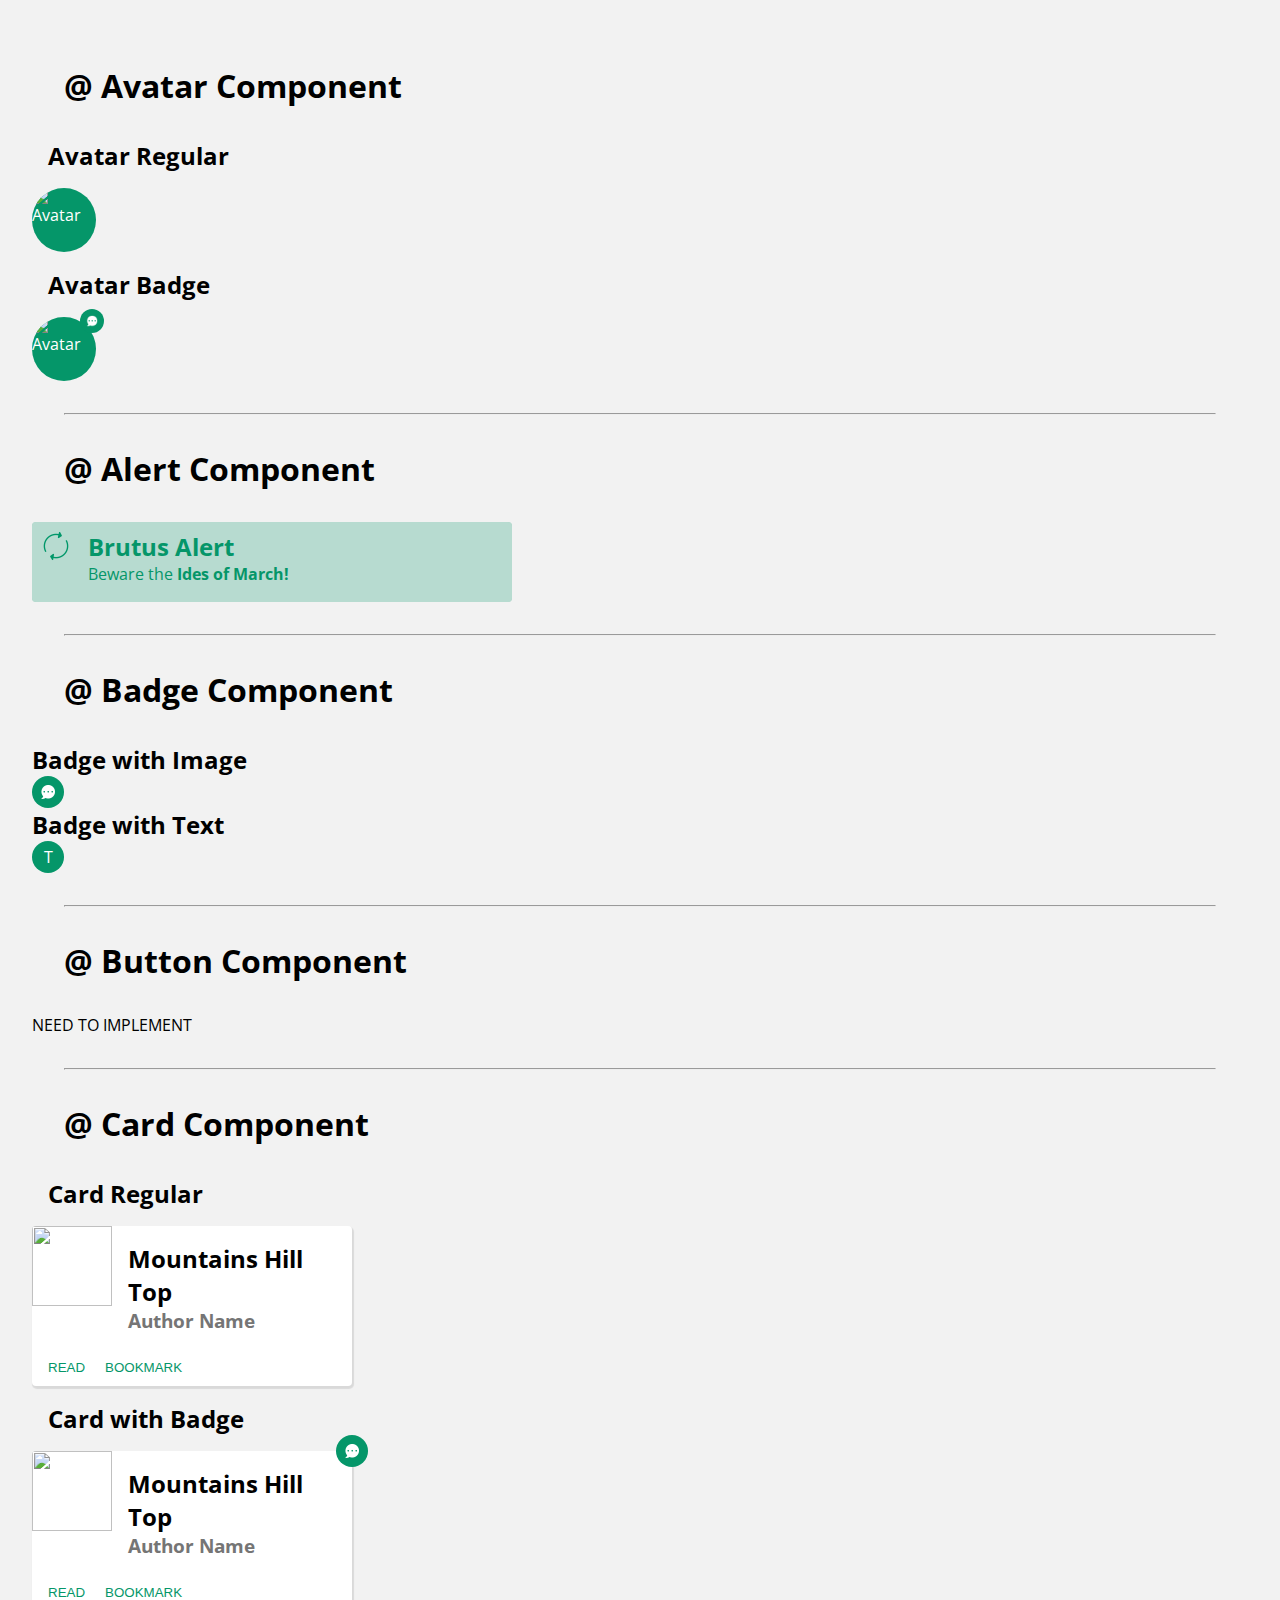
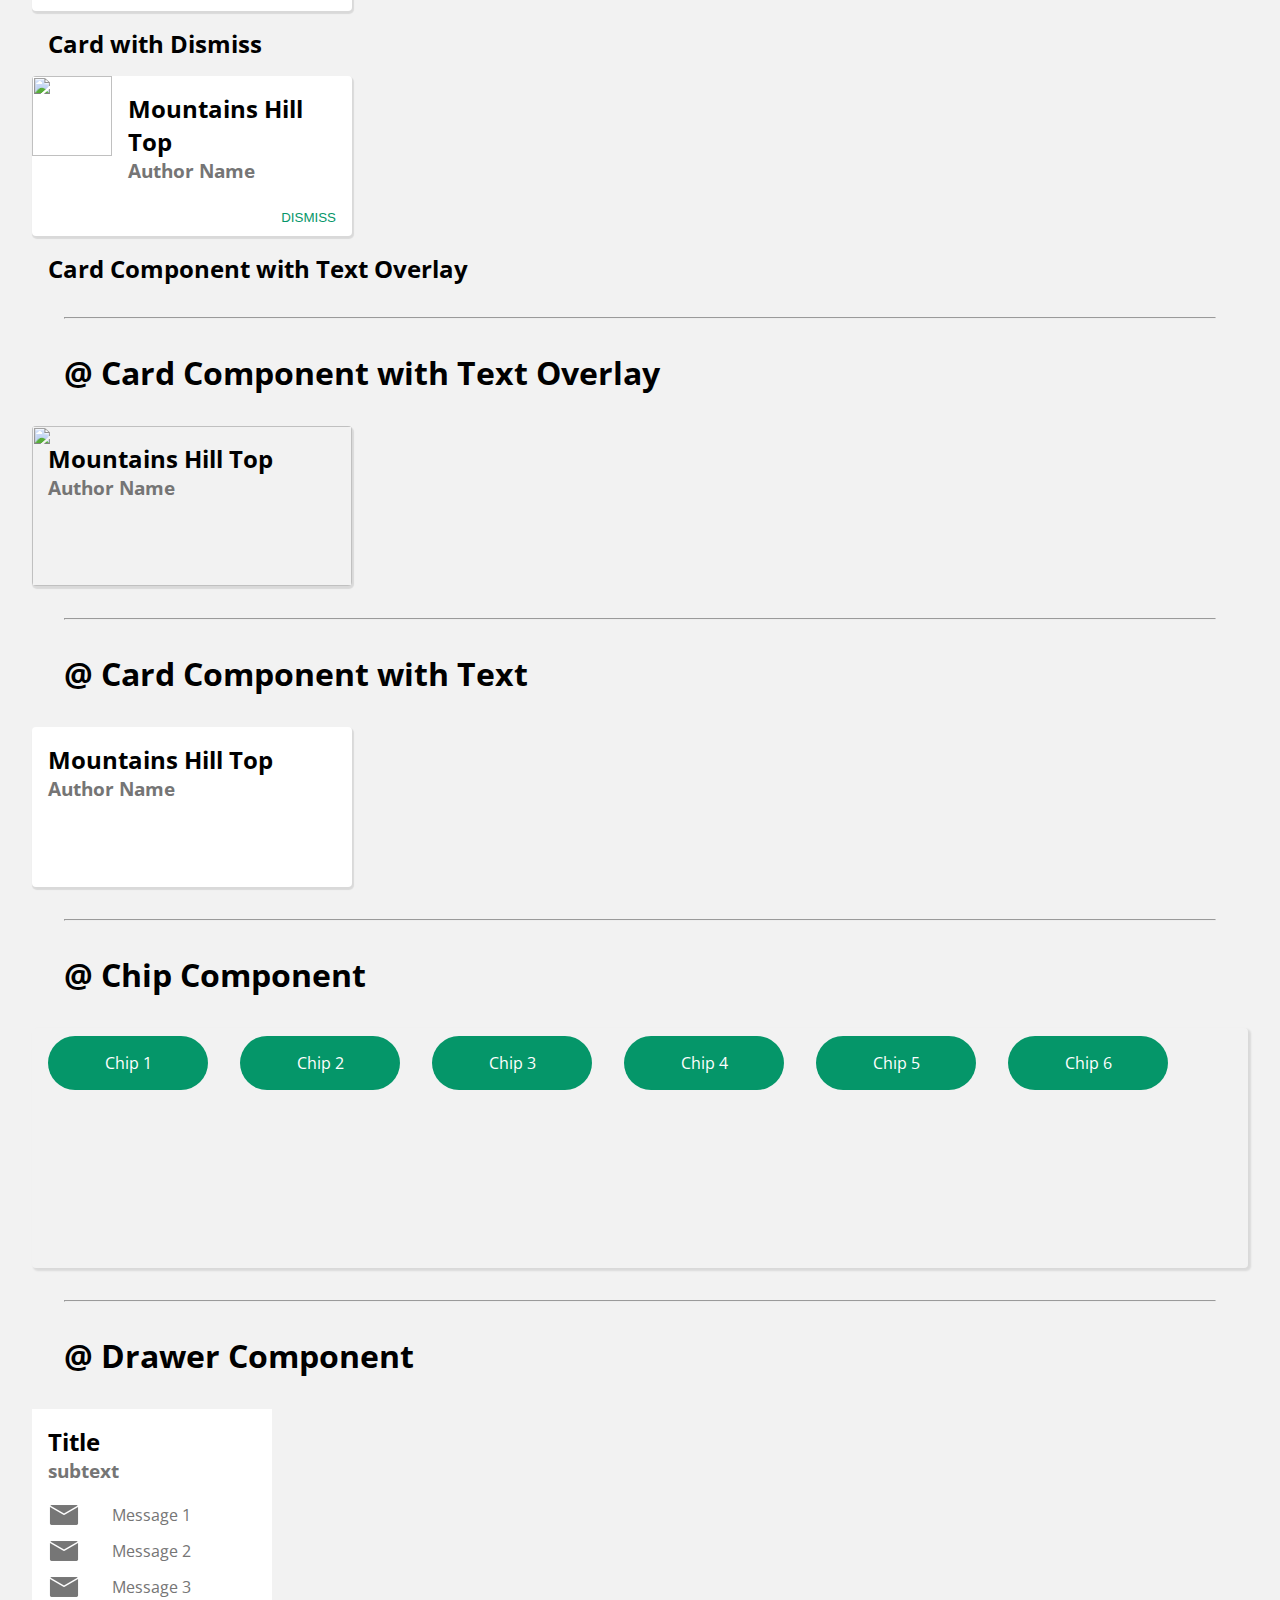
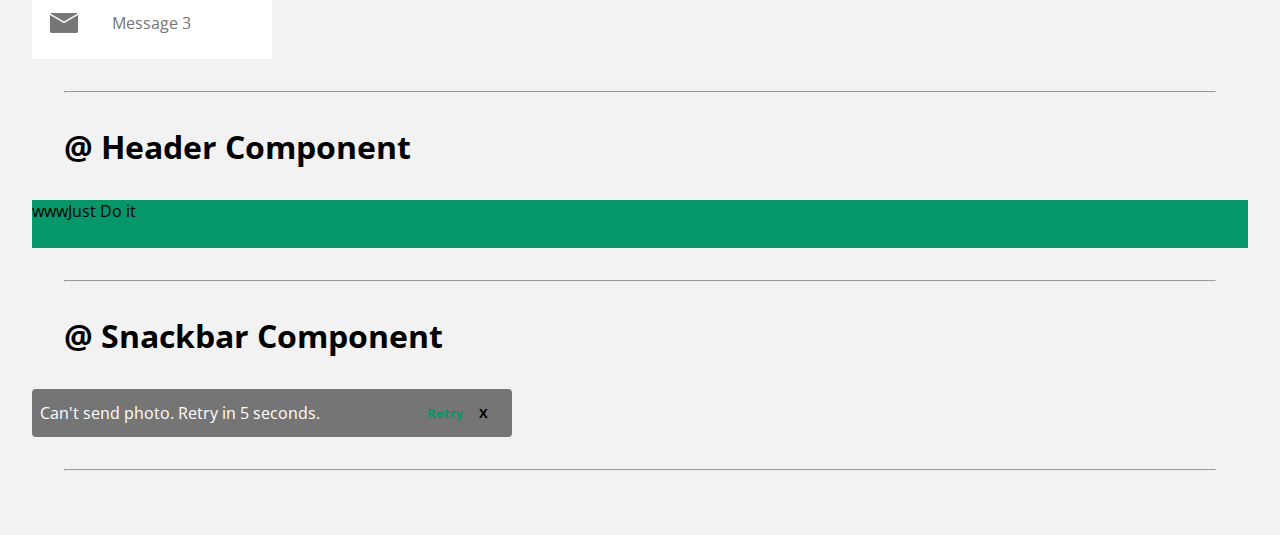
==== index.html @ 1a174f57 "Add Component library:     1) Avatar     2) Alert     3) Badge     4) Card     5) Chip     6) Drawer" ====
<!DOCTYPE html>
<html lang="en">
<head>
    <meta charset="UTF-8">
    <meta http-equiv="X-UA-Compatible" content="IE=edge">
    <meta name="viewport" content="width=device-width, initial-scale=1.0">
    <title>Document</title>
    <link rel="stylesheet" href="styles.css">
</head>
<body>
    <!-- Avatar Component Starts -->
    <h1 class="comp-lib-h1">@ Avatar Component</h1>

    <!-- Avatar Component Description -->

    <h2 class="comp-lib-h2">Avatar Regular</h2>
    <div class="avatar">
        <img class="avatar__content" src="https://i.pravatar.cc/300" alt="Avatar">
        </img>
    </div>

    <h2 class="comp-lib-h2">Avatar Badge</h2>
    <!-- Avatar Component with Badge -->
    <div class="avatar">
        <div class="badge">
            <img class="badge__content" src="/flaticons/chat-white.png" alt="Image">
            </img>
        </div>

        <img class="avatar__content" src="https://i.pravatar.cc/300" alt="Avatar">
        </img>
    </div>

    <!-- Avatar Component Ends -->
    <hr class="comp-lib-hr">




    <!-- Alert Component Starts -->
    <h1 class="comp-lib-h1">@ Alert Component</h1>

    <!-- Alert Component Description -->
    <div class="alert">

        <div class="alert__bg-primary alert--position-start"></div>
        <div class="alert__bg-dark alert--position-start"></div>

        <div class="alert__content alert--position-start">
            <img class="alert__icon" src="/flaticons/sync-green.png" alt="Image">
            </img>

            <div class="alert__text">
                <h2 class="alert__title">Brutus Alert</h2>
                <p class="alert__description">Beware the <strong>Ides of March!</strong></p>
            </div>
        </div>
    </div>

    <!-- Alert Component Ends -->
    <hr class="comp-lib-hr">




    <!-- Badge Component Starts -->
    <h1 class="comp-lib-h1">@ Badge Component</h1>

    <!-- Badge Component Description -->
    <h2>Badge with Image</h2>
    <div class="badge">
        <img class="badge__content" src="/flaticons/chat-white.png" alt="Image">
        </img>
    </div>

    <h2>Badge with Text</h2>
    <div class="badge">
        <div>T</div>
    </div>

    <!-- Badge Component Ends -->
    <hr class="comp-lib-hr">




    <!-- Button Component Starts -->
    <h1 class="comp-lib-h1">@ Button Component</h1>

    <!-- Button Component Description -->
    NEED TO IMPLEMENT

    <!-- Button Component Ends -->
    <hr class="comp-lib-hr">
    
    
    
    
    
    <!-- Card Component Starts -->
    <h1 class="comp-lib-h1">@ Card Component</h1>

    <!-- Card Component Description -->

    <h2 class="comp-lib-h2">Card Regular</h2>
    <!-- Card Component Regular -->
    <div class="card">
        <div class="card__content">
            <img class="card__img" 
            src="https://media.istockphoto.com/photos/aerial-view-of-misty-mountains-at-sunrise-picture-id1195458582?k=20&m=1195458582&s=612x612&w=0&h=gzpAJTwppTIEAhNbUaHnjuRQoYon0F4C87UQ3xXv1oU="/>

            <div class="card__info">
                <h2 class="card__primary-text">Mountains Hill Top</h2>
                <h3 class="card__secondary-text">Author Name</h3>
            </div>
        </div>


        <div class="card__actions">
            <div class="card__buttons">
                <button class="card__button">READ</button>
                <button class="card__button">BOOKMARK</button>
            </div>


            <!-- Inset Icons base on need -->
            <!-- <div class="card__icons">
                <button class="card__button">READ</button>
                <button class="card__button">BOOKMARK</button>
            </div> -->
        </div>
    </div>
    <!-- Card Component Regular Ends -->


    <h2 class="comp-lib-h2">Card with Badge</h2>
    <!-- Card Component with Badge Start -->
    <div class="card">

        <div class="badge">
            <img class="badge__content" src="/flaticons/chat-white.png" alt="Image">
            </img>
        </div>

        <div class="card__content">
            <img class="card__img" 
            src="https://media.istockphoto.com/photos/aerial-view-of-misty-mountains-at-sunrise-picture-id1195458582?k=20&m=1195458582&s=612x612&w=0&h=gzpAJTwppTIEAhNbUaHnjuRQoYon0F4C87UQ3xXv1oU="/>

            <div class="card__info">
                <h2 class="card__primary-text">Mountains Hill Top</h2>
                <h3 class="card__secondary-text">Author Name</h3>
            </div>
        </div>


        <div class="card__actions">
            <div class="card__buttons">
                <button class="card__button">READ</button>
                <button class="card__button">BOOKMARK</button>
            </div>
        </div>
    </div>
    <!-- Card Component with Badge Ends -->


    <h2 class="comp-lib-h2">Card with Dismiss</h2>
    <!-- Card Component with Dismiss Starts -->
    <div class="card">
        <div class="card__content">
            <img class="card__img" 
            src="https://media.istockphoto.com/photos/aerial-view-of-misty-mountains-at-sunrise-picture-id1195458582?k=20&m=1195458582&s=612x612&w=0&h=gzpAJTwppTIEAhNbUaHnjuRQoYon0F4C87UQ3xXv1oU="/>

            <div class="card__info">
                <h2 class="card__primary-text">Mountains Hill Top</h2>
                <h3 class="card__secondary-text">Author Name</h3>
            </div>
        </div>


        <div class="card__actions card__actions--dismiss">
            <div class="card__buttons">
                <button class="card__button">DISMISS</button>
            </div>
        </div>
    </div>
    <!-- Card Component with Dismiss Ends -->


    <h2 class="comp-lib-h2">Card Component with Text Overlay</h2>
    <!-- Card Component with Text Overlay Starts -->
    <!-- Card Component with Text Overlay Ends -->


    <!-- Card Component Ends -->
    <hr class="comp-lib-hr">





    <!-- Card Component with Text Overlay Starts -->
    <h1 class="comp-lib-h1">@ Card Component with Text Overlay</h1>

    <!-- Card Component with Text Overlay Description -->
    <div class="card-txt-overlay">
        <img class="card-txt-overlay__img" 
        src="https://picsum.photos/320/160"/>

        <div class="card-txt-overlay__content">
            <div class="card-txt-overlay__info">
                <h2 class="card-txt-overlay__primary-text">Mountains Hill Top</h2>
                <h3 class="card-txt-overlay__secondary-text">Author Name</h3>
            </div>
        </div>

    </div>

    <!-- Card Component with Text Overlay Ends -->
    <hr class="comp-lib-hr">



    <!-- Card Component with Text Starts -->
    <h1 class="comp-lib-h1">@ Card Component with Text</h1>

    <!-- Card Component with Text Description -->
    <div class="card-txt">

        <div class="card-txt__content">
            <div class="card-txt__info">
                <h2 class="card-txt__primary-text">Mountains Hill Top</h2>
                <h3 class="card-txt__secondary-text">Author Name</h3>
            </div>
        </div>
    </div>
    <!-- Card Component with Text Ends -->
    <hr class="comp-lib-hr">

    


    <!-- Chip Component Starts -->
    <h1 class="comp-lib-h1">@ Chip Component</h1>

    <!-- Chip Component -->
    <div class="chip-holder">
        <div class="chip-holder__chip">
            Chip 1
        </div>
        <div class="chip-holder__chip">
            Chip 2
        </div>
        <div class="chip-holder__chip">
            Chip 3
        </div>
        <div class="chip-holder__chip">
            Chip 4
        </div>
        <div class="chip-holder__chip">
            Chip 5
        </div>
        <div class="chip-holder__chip">
            Chip 6
        </div>
    </div>
    <!-- Chip Component Ends -->
    <hr class="comp-lib-hr">




    <!-- Drawer Component Starts-->
    <h1 class="comp-lib-h1">@ Drawer Component</h1>

    <!-- Drawer Component Regular -->
    <div class="drawer">
        <div class="drawer__heading">
            <h2 class="drawer__title">Title</h2>
            <h3 class="drawer__subtitle">subtext</h3>
        </div>

        <div class="drawer__content-holder">
            <div class="drawer__content ">
                <img class="drawer__icon" src="/flaticons/mail.png" alt="Image">
                <p class="drawer__icon-description">Message 1</p>
            </div>
            <div class="drawer__content">
                <img class="drawer__icon" src="/flaticons/mail.png" alt="Image">
                <p class="drawer__icon-description">Message 2</p>
            </div>
            <div class="drawer__content">
                <img class="drawer__icon" src="/flaticons/mail.png" alt="Image">
                <p class="drawer__icon-description">Message 3</p>
            </div>
            <div class="drawer__content">
                <img class="drawer__icon" src="/flaticons/mail.png" alt="Image">
                <p class="drawer__icon-description">Message 3</p>
            </div>
        </div>
    </div>

    <!-- Drawer Component Ends-->
    <hr class="comp-lib-hr">



    <!-- Header Component Starts -->
    <h1 class="comp-lib-h1">@ Header Component</h1>

    <!-- Header Component Regular -->
    <div class="header">

        <section  class="header__navigation">
            <div class="header__button">
                www
            </div>
            <span class="header__title">
                Just Do it
            </span>
        </section>

        <section class="header__action">
            <!-- <button class="header__btn-download">HHH</button>
            <button class="header__btn-print"></button>
            <button class="header__btn-save"></button> -->
        </section>
    </div>


    <!-- Header Component Ends -->
    <hr class="comp-lib-hr">



    <!-- Snackbar Component Starts -->
    <h1 class="comp-lib-h1">@ Snackbar Component</h1>

    <!-- Snackbar Component Regular -->
    <div class="snackbar">
        <p class="snackbar__message">Can't send photo. Retry in 5 seconds.</p>


        <button class="snackbar__action snackbar__text-btn">Retry</button>
        <button class="snackbar__close snackbar__text-btn"> X</button>

    </div>
    <!-- Snackbar Component Ends -->
    <hr class="comp-lib-hr">
</body>
</html>
---- styles.css ----
@import url('https://fonts.googleapis.com/css2?family=Open+Sans:wght@500&display=swap');

* {
    box-sizing: border-box;
    padding: 0px;
    margin: 0px;
}
:root{
    --primary-color: #059669;
    --secondary-color: white;

    --black: #000000;
    --white: white;
    --grey-subtle: #F2F2F2;
    --grey-secondary: #757575;
}

body{
    background: var(--grey-subtle);
    padding: 2rem;
    font-family: 'Open Sans', sans-serif;
}

.comp-lib-hr {
    margin: 2rem;
}
.comp-lib-h1 {
    margin: 2rem;
}
.comp-lib-h2 {
    margin: 1rem;
}


/*  Avatar Component Starts */
.avatar{
    width: 4rem;
    height: 4rem;
    border-radius: 50%;
    background-color: var(--primary-color);
    color: var(--white);

    display: flex;
    justify-content: center;
    align-items: center;

    position: relative;
}
.avatar__content {
    width: 4rem;
    height: 4rem;

    border-radius: 50%;
}
/* Avatar Component with Badge */
.avatar .badge {
    position: absolute;
    top: -0.5rem;
    right: -0.5rem;
    width: 1.5rem;
    height: 1.5rem;
}
.avatar .badge__content {
    width: 0.75rem;
    height: 0.75rem;
}
/*  Avatar Component Ends */




/*  Alert Component Starts */
.alert {
    position: relative;
    height: 5rem;
}
.alert__bg-primary {
    background-color: var(--primary-color);
    opacity: 0.5;
}
.alert__bg-dark {
    background-color: var(--grey-subtle);
    opacity: 0.5;
}
.alert__content{
    padding: 0.5rem;
    border-radius: 0.25rem;
    color: var(--white);

    display: flex;
    /* justify-content: center;
    align-items: center; */
}

.alert__icon {
    width: 2rem;
    height: 2rem;
    color: var(--primary-color);
}

.alert__text {
    flex-grow: 1;
    padding: 0rem 1rem;
}

.alert__title {
    color: var(--primary-color);
}
.alert__description {
    color: var(--primary-color);
}


.alert--position-start {
    position: absolute;
    top: 0px;
    left: 0px;

    width: 30rem;
    height: 5rem;
    border-radius: 0.25rem;
}
/*  Avatar Component Ends */



/*  Badge Component Starts */
.badge{
    width: 2rem;
    height: 2rem;
    border-radius: 50%;
    background-color: var(--primary-color);
    color: var(--white);

    display: flex;
    justify-content: center;
    align-items: center;
}

.badge__content {
    width: 1rem;
    height: 1rem;
}
/*  Badge Component Ends */




/*  Card Component Starts */
.card{
    display: flex;
    flex-direction: column;
    align-items: stretch;

    width: 20rem;
    height: 10rem;
    background: var(--white);
    position: relative;

    border-radius: 0.25rem;
    box-shadow: 1px 2px 1px 1px rgba(0, 0, 0, 0.1);
}

.card__content {
    display: flex;
    flex-grow: 1;
}
.card__content:hover {
    background-color:var(--grey-subtle);
}

.card__img {
    width: 5rem;
    height: 5rem;
    border-radius: 0.25rem 0rem 0rem 0rem;
}

.card__info {
    flex-grow: 1;
    margin-right: auto;
    padding: 1rem 1rem;
}
.card__primary-text{
    color: var(--black);
}
.card__secondary-text{
    color: var(--grey-secondary);
}

.card__actions {
    display: flex;

    min-height: 2rem;
    padding: 0.5rem;
    align-items: center;
}

.card__button {
    background-color: var(--white);
    border: none;
    text-decoration: none;
    display: inline-block;
    color: var(--primary-color);
    padding: 0.5rem;
}

.card__icons {
    margin-left: auto;
}

    /* Card with Badge Starts */
    .card .badge {
        position: absolute;
        top: -1rem;
        right: -1rem;
    }
    /* Card with Badge Ends */


    /* Card with Dismiss Starts */
    .card__actions--dismiss {
        margin-left: auto;

    }
    /* Card with Dismiss Ends */

/*  Card Component Ends */




/*  Card Component with Text Overlay Starts */
.card-txt-overlay{
    display: flex;
    flex-direction: column;
    align-items: stretch;

    width: 20rem;
    height: 10rem;
    position: relative;

    border-radius: 0.25rem;
    box-shadow: 1px 2px 1px 1px rgba(0, 0, 0, 0.1);
}

.card-txt-overlay__img {
    width: 20rem;
    height: 10rem;
    border-radius: 0.25rem;

    position: absolute;
    top: 0px;
    left: 0px;
}

.card-txt-overlay__content {
    display: flex;
    flex-grow: 1;
}
.card-txt-overlay__content:hover {
    background-color:var(--grey-subtle);
    opacity: 0.25;
}

.card-txt-overlay__info {
    flex-grow: 1;
    margin-right: auto;
    padding: 1rem 1rem;
}
.card-txt-overlay__primary-text{
    color: var(--black);
}
.card-txt-overlay__secondary-text{
    color: var(--grey-secondary);
}
/*  Card Component with Text Overlay Ends */







/*  Card Component with Text Starts */
.card-txt {
    display: flex;
    flex-direction: column;
    align-items: stretch;

    width: 20rem;
    height: 10rem;
    background: var(--white);
    position: relative;

    border-radius: 0.25rem;
    box-shadow: 1px 2px 1px 1px rgba(0, 0, 0, 0.1);
}

.card-txt__content {
    display: flex;
    flex-grow: 1;
}
.card-txt__content:hover {
    background-color:var(--grey-subtle);
    opacity: 0.25;
}

.card-txt__info {
    flex-grow: 1;
    margin-right: auto;
    padding: 1rem 1rem;
}
.card-txt__primary-text{
    color: var(--black);
}
.card-txt__secondary-text{
    color: var(--grey-secondary);
}
/*  Card Component with Text Ends */







/*  Chip Component */
.chip-holder {
    display: flex;
    flex-direction: row;
    flex-wrap: wrap;
    align-items: flex-start;
    align-content: flex-start;

    height: 15rem;
    background: var(--grey-subtle);
    position: relative;

    border-radius: 0.25rem;
    box-shadow: 2px 2px 2px 1px rgba(0.1, 0.1, 0.1, 0.1);
}

.chip-holder__chip {
    min-width: 10rem;
    min-height: 3rem;
    padding: 1rem;
    margin: 0.5rem 1rem 0.5rem 1rem;
    background: var(--primary-color);
    border-radius: 50px;
    color: var(--white);
    text-align: center;
}
/*  Chip Component Ends */





/*  Drawer Component Starts */
.drawer {
    width: 15rem;
    background-color: var(--white);
    display: flex;
    flex-direction: column;
    padding: 1rem;
}
.drawer__heading {
    margin: 0rem 0rem 1rem 0rem;
}

.drawer__title {

}

.drawer__subtitle {
    color: var(--grey-secondary);
}

.drawer__content-holder {
    display: flex;
    flex-direction: column;
}

.drawer__content {
    height: 2rem;
    display: flex;
    align-items: center;
    margin-bottom: 0.25rem;
}
.drawer__content--focus {
    background-color: var(--primary-color);
    opacity: 0.5;
}

.drawer__icon {
    width: 2rem;
    height: 2rem;
    display: inline-block;
}

.drawer__icon-description {
    display: inline-block;
    color: var(--grey-secondary);
    margin-left: 2rem;

}
/*  Drawer Component Ends */



/*  Header Component Starts */
.header {
    height: 3rem;
    background-color: var(--primary-color);

    display: flex;
}
.header__navigation {
    display: flex;
}


.header__action {
    display: flex;
    margin-left: auto;
}

.header__btn-download {
    width: 1rem;
    height: 1rem;
    background: url("/flaticons/mail.png");
}

.header__btn-print {
    width: 1rem;
    height: 1rem;
    background: url("/flaticons/mail.png");
}

.header__btn-save {
    width: 4rem;
    height: 4rem;
    background: url("/flaticons/chat-white.png");
}

/*  Header Component Ends */


/*  Snackbar Component Starts */
.snackbar {
    width: 30rem;
    height: 3rem;
    border-radius: 0.25rem;

    background-color: var(--grey-secondary);
    display: flex;
    align-items: center;

}

.snackbar__message {
    flex-grow: 1;
    padding: 0.5rem;
    color: var(--white);
}

.snackbar__text-btn {
    text-decoration: none;
    border: none;
    background: none;
    padding: 0.5rem;
    font-family: 'Open Sans', sans-serif;
    font-weight: bold;
}

.snackbar__action {
    color: var(--primary-color);
}

.snackbar__close {
    text-decoration: none;
}

.snackbar__text-btn:last-child {
    margin-right: 1rem;
}

/*  Snackbar Component Ends */
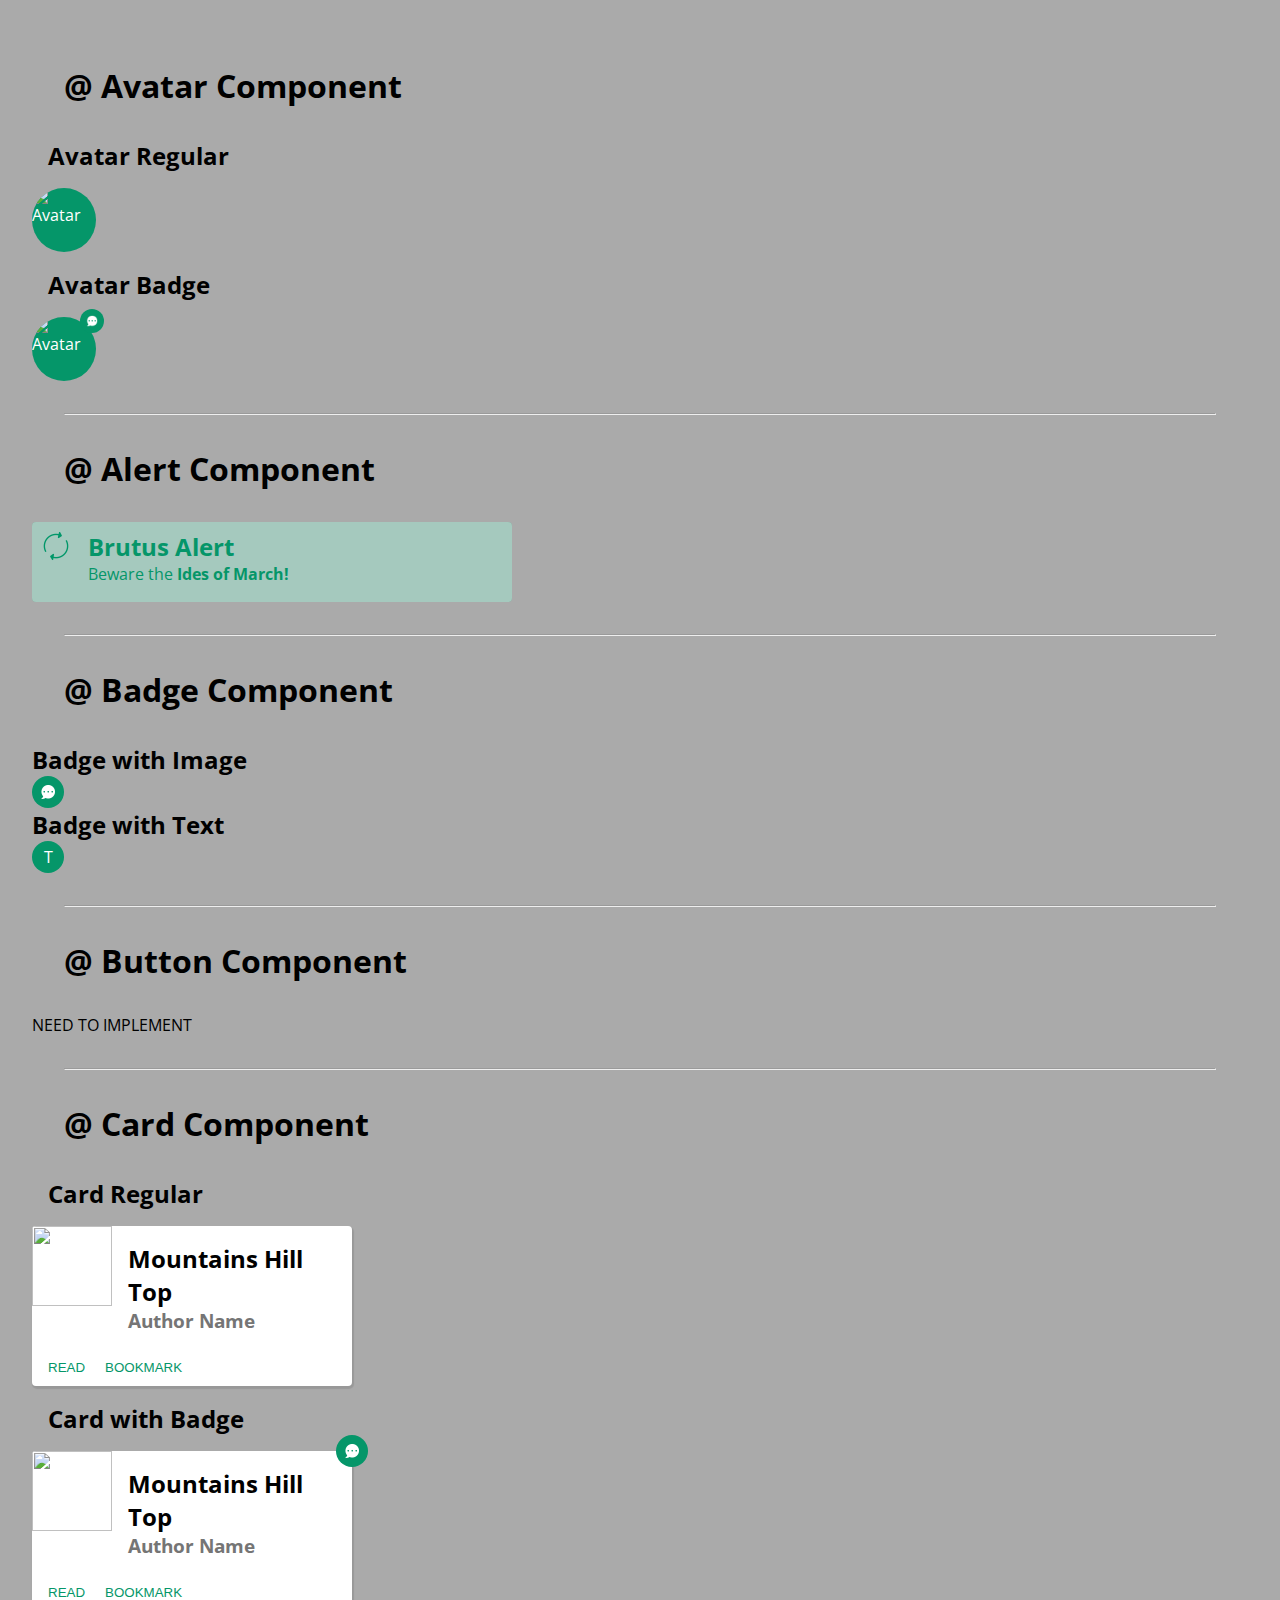
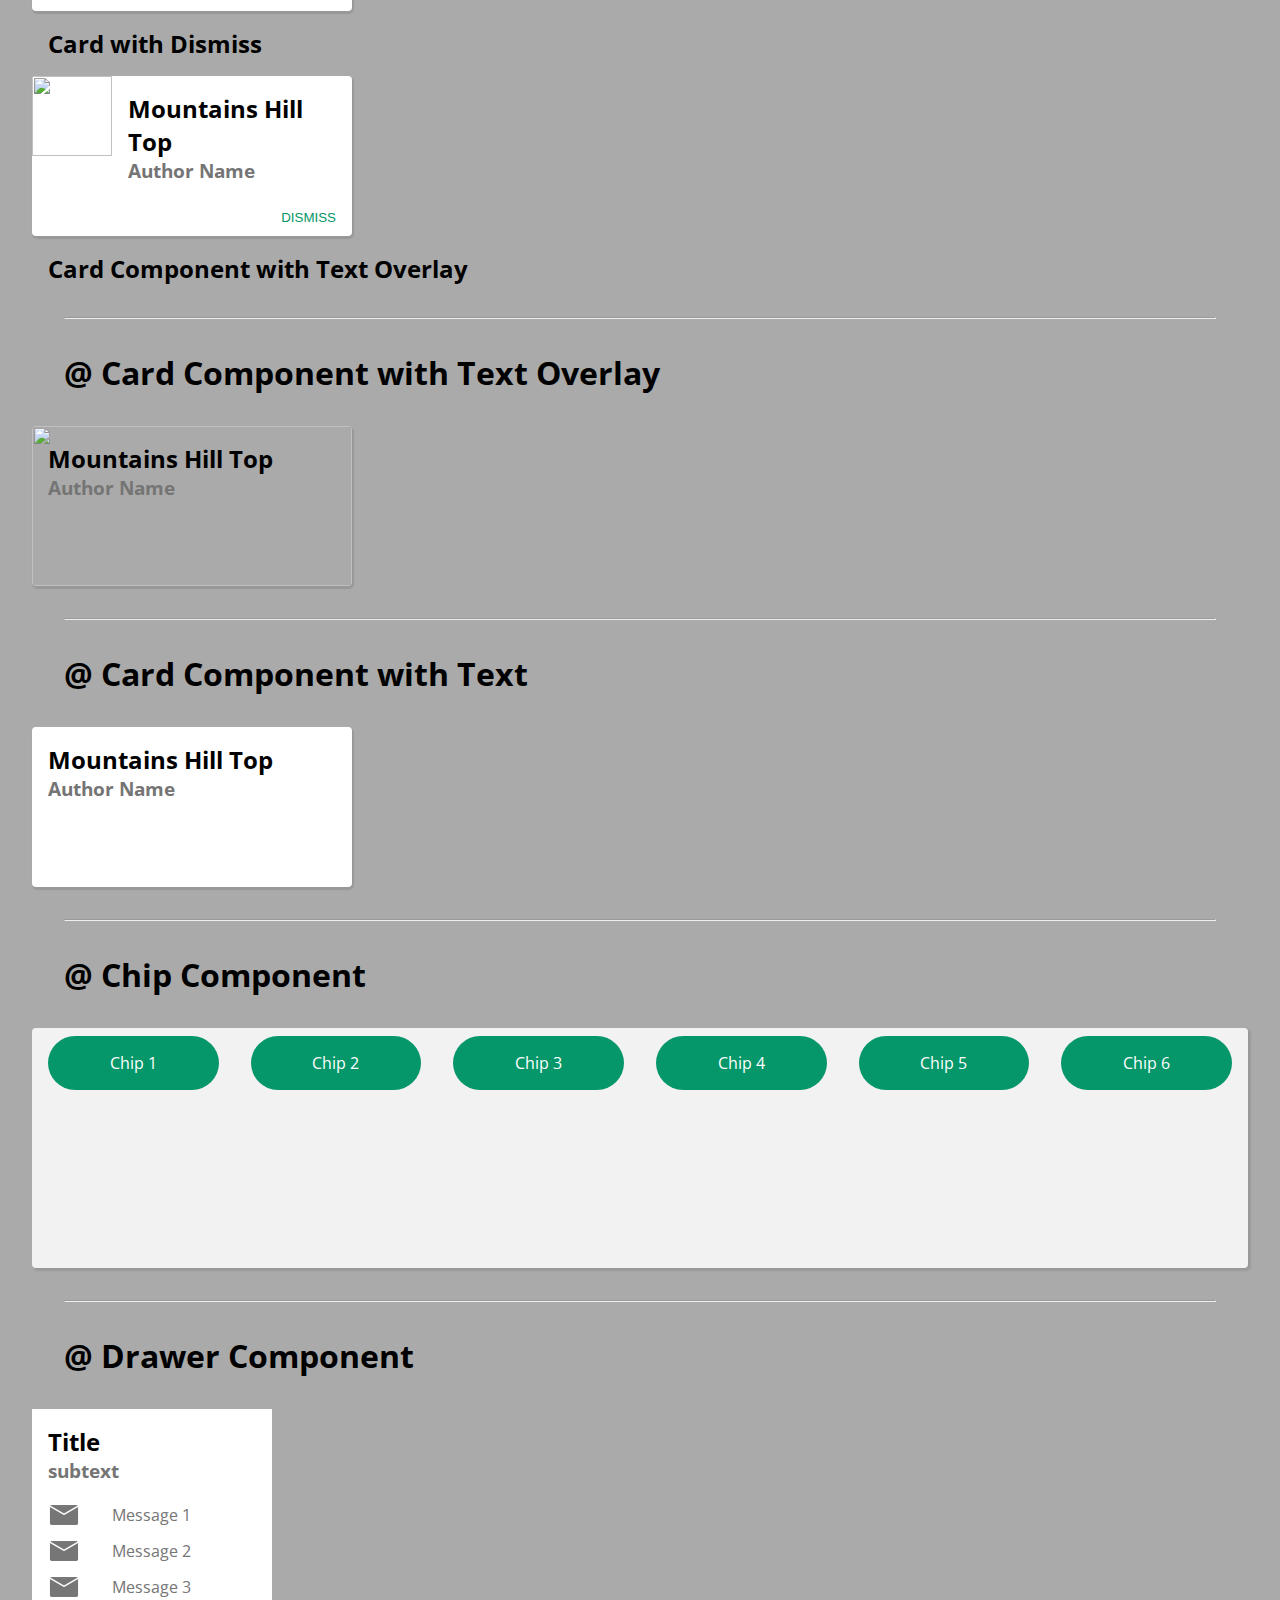
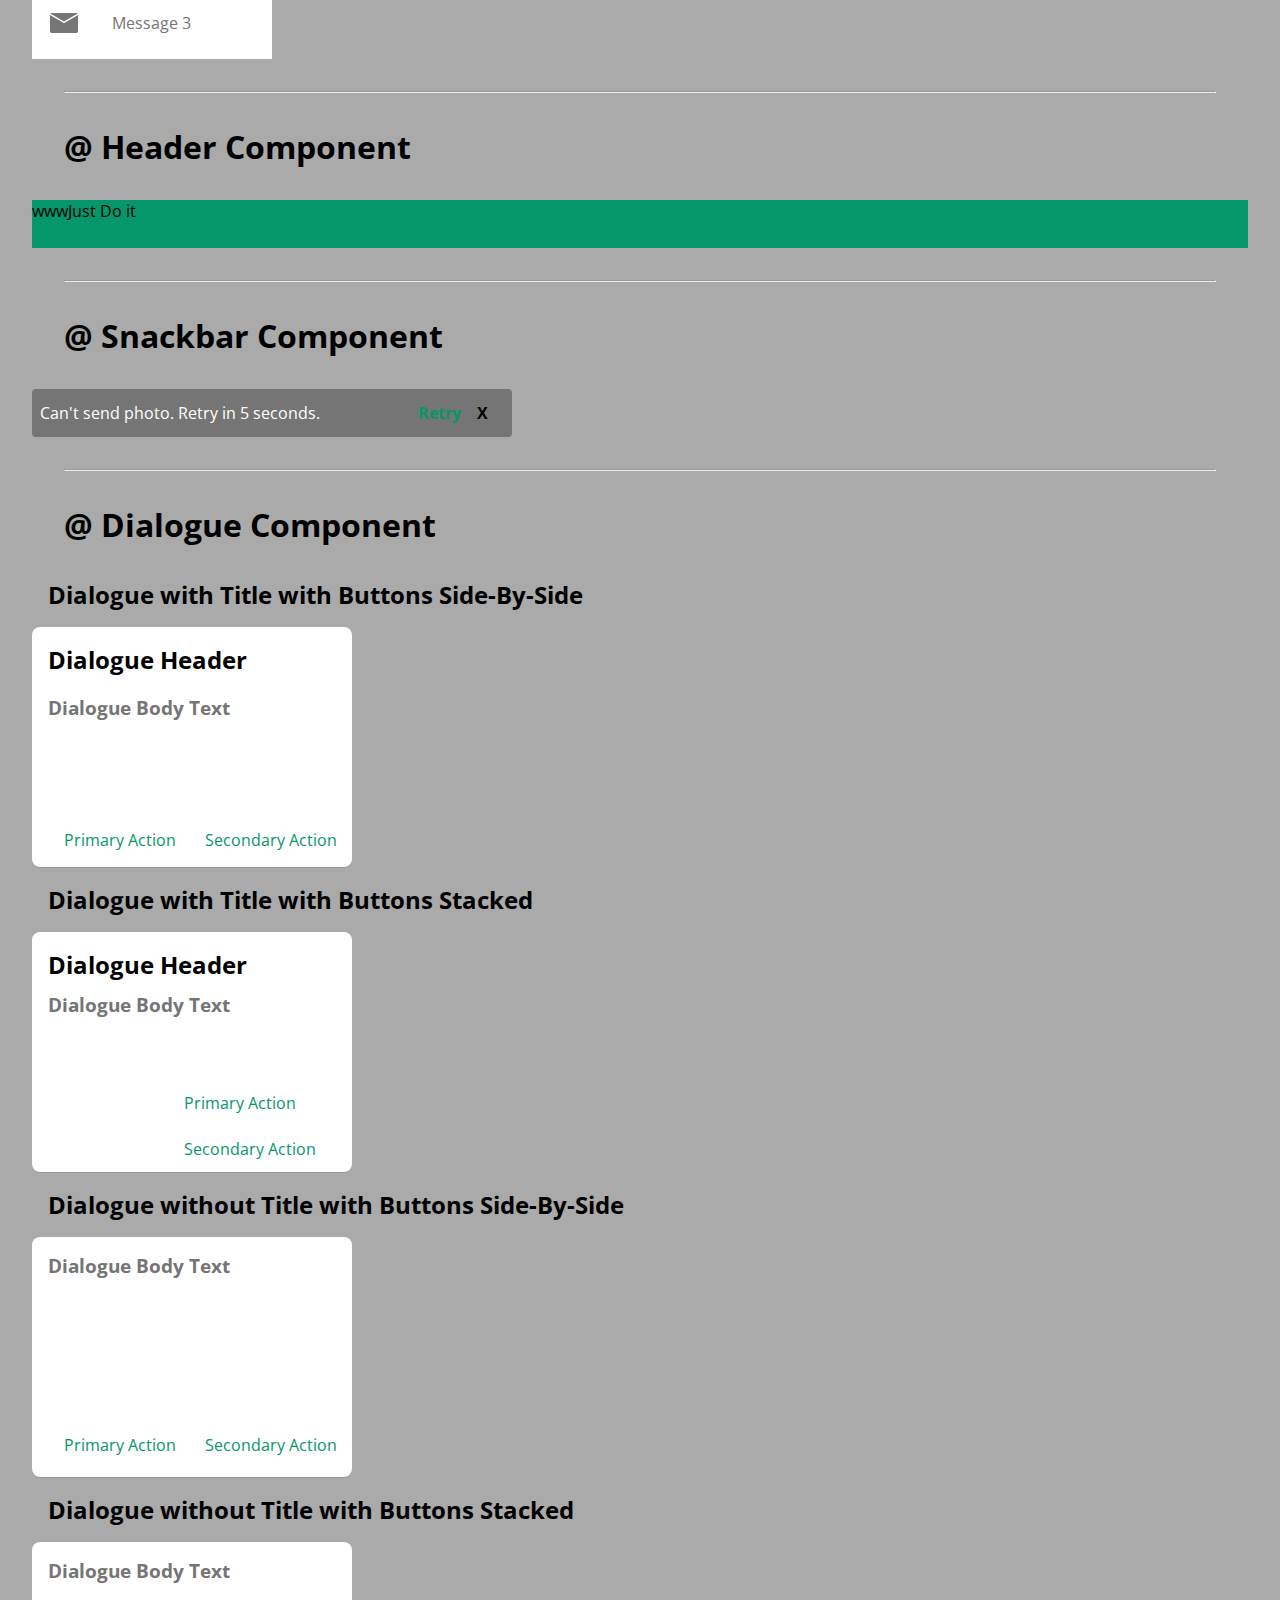
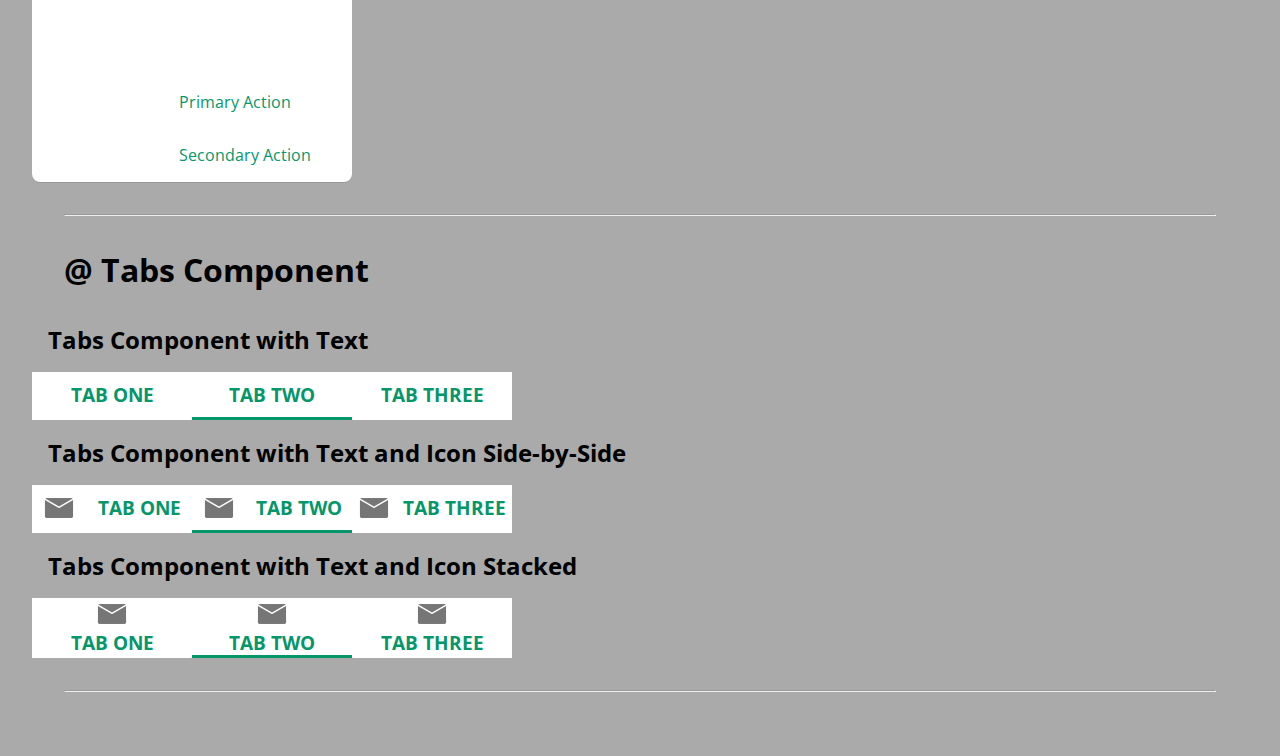
==== commit c99566d0: "Add: 1) Snackbar 2) Tabs 3) Card" ====
--- a/index.html
+++ b/index.html
@@ -340,11 +340,168 @@
         <p class="snackbar__message">Can't send photo. Retry in 5 seconds.</p>
 
 
-        <button class="snackbar__action snackbar__text-btn">Retry</button>
-        <button class="snackbar__close snackbar__text-btn"> X</button>
+        <button class="snackbar__text-btn snackbar__action button-inherit-parent">Retry</button>
+        <button class="snackbar__text-btn snackbar__close button-inherit-parent"> X</button>
 
     </div>
     <!-- Snackbar Component Ends -->
     <hr class="comp-lib-hr">
+
+
+
+
+    <!-- Dialogue Component Starts -->
+    <h1 class="comp-lib-h1">@ Dialogue Component</h1>
+
+    <h2 class="comp-lib-h2">Dialogue with Title with Buttons Side-By-Side</h2>    
+    <!-- Dialogue Component Starts -- with Title  with Buttons Side-By-Side -->
+    <div class="dialogue dialogue--title-buttons-side-by-side">
+        <h2 class="dialogue__title">
+            Dialogue Header
+        </h2>
+        <h3 class="dialogue__supporting-text">
+            Dialogue Body Text
+        </h3>
+        <button class="dialogue__action-btn dialogue__action-btn__primary dialogue__action-btn--side-by-side button-inherit-parent">
+            Primary Action
+        </button>
+        <button class="dialogue__action-btn dialogue__action-btn__secondary dialogue__action-btn--side-by-side button-inherit-parent">
+            Secondary Action 
+        </button>
+    </div>
+    <!-- Dialogue Component Ends -- with Title  with Buttons Side-By-Side -->
+
+
+
+    <h2 class="comp-lib-h2">Dialogue with Title with Buttons Stacked</h2>
+    <!-- Dialogue Component Starts -- with Title  with Buttons Stacked -->
+    <div class="dialogue dialogue--buttons-stacked">
+        <h2 class="dialogue__title">
+            Dialogue Header
+        </h2>
+        <h3 class="dialogue__supporting-text">
+            Dialogue Body Text
+        </h3>
+        <button class="dialogue__action-btn dialogue__action-btn__primary dialogue__action-btn--stacked button-inherit-parent">
+            Primary Action
+        </button>
+        <button class="dialogue__action-btn dialogue__action-btn__secondary dialogue__action-btn--stacked button-inherit-parent">
+            Secondary Action 
+        </button>
+    </div>
+    <!-- Dialogue Component Ends -- with Title  with Buttons Stacked -->
+    
+
+    <h2 class="comp-lib-h2">Dialogue without Title with Buttons Side-By-Side</h2>
+    <!-- Dialogue Component Starts -- without Title  with Buttons Side-By-Side -->
+    <div class="dialogue dialogue--no-title-buttons-side-by-side">
+        <h2 class="dialogue__title dialogue__title--none">
+            Dialogue Header
+        </h2>
+        <h3 class="dialogue__supporting-text">
+            Dialogue Body Text
+        </h3>
+        <button class="dialogue__action-btn dialogue__action-btn__primary dialogue__action-btn--side-by-side button-inherit-parent">
+            Primary Action
+        </button>
+        <button class="dialogue__action-btn dialogue__action-btn__secondary dialogue__action-btn--side-by-side button-inherit-parent">
+            Secondary Action 
+        </button>
+    </div>
+
+    <!-- Dialogue Component Ends -- without Title  with Buttons Side-By-Side -->
+
+
+
+    <h2 class="comp-lib-h2">Dialogue without Title with Buttons Stacked</h2>
+    <!-- Dialogue Component Starts -- without Title  with Buttons Stacked -->
+    <div class="dialogue dialogue--no-title-buttons-stacked">
+        <h2 class="dialogue__title dialogue__title--none">
+            Dialogue Header
+        </h2>
+        <h3 class="dialogue__supporting-text">
+            Dialogue Body Text
+        </h3>
+        <button class="dialogue__action-btn dialogue__action-btn__primary dialogue__action-btn--stacked button-inherit-parent">
+            Primary Action
+        </button>
+        <button class="dialogue__action-btn dialogue__action-btn__secondary dialogue__action-btn--stacked button-inherit-parent">
+            Secondary Action 
+        </button>
+    </div>
+
+    <!-- Dialogue Component Ends -- without Title  with Buttons Stacked -->
+
+
+    <!-- Dialogue Component Ends -->
+    <hr class="comp-lib-hr">
+
+
+
+    <!-- Tabs Component Starts -->
+    <h1 class="comp-lib-h1">@ Tabs Component</h1>
+
+
+    <h2 class="comp-lib-h2">Tabs Component with Text</h2>
+    <!-- Tabs Component Starts -- with Text -->
+    <div class="tab-bar">
+        <div class="tab-bar__tab">
+            <div class="tab-bar__icon tab-bar__icon--none"></div>
+            <h3 class="tab-bar__title">Tab One</h3>
+        </div>
+        <div class="tab-bar__tab tab-bar__tab--focus">
+            <div class="tab-bar__icon tab-bar__icon--none"></div>
+            <h3 class="tab-bar__title">Tab Two</h3>
+        </div>
+        <div class="tab-bar__tab">
+            <div class="tab-bar__icon tab-bar__icon--none"></div>
+            <h3 class="tab-bar__title">Tab Three</h3>
+        </div>
+    </div>
+    <!-- Tabs Component Ends -- with Text -->
+
+
+    <h2 class="comp-lib-h2">Tabs Component with Text  and Icon Side-by-Side</h2>
+    <!-- Tabs Component Starts -- with Text and Icon side-by-side -->
+    <div class="tab-bar">
+        <div class="tab-bar__tab">
+            <img class="tab-bar__icon" src="/flaticons/mail.png" alt="Image">
+            <h3 class="tab-bar__title">Tab One</h3>
+        </div>
+        <div class="tab-bar__tab tab-bar__tab--focus">
+            <img class="tab-bar__icon" src="/flaticons/mail.png" alt="Image">
+            <h3 class="tab-bar__title">Tab Two</h3>
+        </div>
+        <div class="tab-bar__tab">
+            <img class="tab-bar__icon" src="/flaticons/mail.png" alt="Image">
+            <h3 class="tab-bar__title">Tab Three</h3>
+        </div>
+    </div>
+    <!-- Tabs Component Ends -- with Text and Icon side-by-side -->
+
+
+    <h2 class="comp-lib-h2">Tabs Component with Text and Icon Stacked</h2>
+    <!-- Tabs Component Starts -- with Text and Icon Stacked -->
+    <div class="tab-bar">
+        <div class="tab-bar__tab tab-bar__tab--icon-text-stacked ">
+            <img class="tab-bar__icon" src="/flaticons/mail.png" alt="Image">
+            <h3 class="tab-bar__title">Tab One</h3>
+        </div>
+        <div class="tab-bar__tab tab-bar__tab--icon-text-stacked tab-bar__tab--focus">
+            <img class="tab-bar__icon" src="/flaticons/mail.png" alt="Image">
+            <h3 class="tab-bar__title">Tab Two</h3>
+        </div>
+        <div class="tab-bar__tab tab-bar__tab--icon-text-stacked ">
+            <img class="tab-bar__icon" src="/flaticons/mail.png" alt="Image">
+            <h3 class="tab-bar__title">Tab Three</h3>
+        </div>
+    </div>
+    <!-- Tabs Component Ends -- with Text and Icon Stacked -->
+
+    <!-- Tabs Component Ends -->
+    <hr class="comp-lib-hr">
+
+
+
 </body>
 </html>--- a/styles.css
+++ b/styles.css
@@ -7,16 +7,20 @@
 }
 :root{
     --primary-color: #059669;
+    --rgba-primary-color-hover: 5, 150, 105, 0.1;
     --secondary-color: white;
 
     --black: #000000;
     --white: white;
     --grey-subtle: #F2F2F2;
     --grey-secondary: #757575;
+
+    --rgba-box-shadow: 0, 0, 0, 0.1;
+    --description-text: #757575;
 }
 
 body{
-    background: var(--grey-subtle);
+    background: #AAAAAA;
     padding: 2rem;
     font-family: 'Open Sans', sans-serif;
 }
@@ -30,6 +34,20 @@
 .comp-lib-h2 {
     margin: 1rem;
 }
+
+/* Common CSS Starts */
+.button-inherit-parent {
+    background: none;
+	color: inherit;
+	border: none;
+	padding: 0;
+	font: inherit;
+	cursor: pointer;
+	outline: inherit;
+}
+/* Common CSS Ends */
+
+
 
 
 /*  Avatar Component Starts */
@@ -158,7 +176,7 @@
     position: relative;
 
     border-radius: 0.25rem;
-    box-shadow: 1px 2px 1px 1px rgba(0, 0, 0, 0.1);
+    box-shadow: 1px 2px 1px 1px rgba(var(--rgba-box-shadow));
 }
 
 .card__content {
@@ -240,7 +258,7 @@
     position: relative;
 
     border-radius: 0.25rem;
-    box-shadow: 1px 2px 1px 1px rgba(0, 0, 0, 0.1);
+    box-shadow: 1px 2px 1px 1px rgba(var(--rgba-box-shadow));
 }
 
 .card-txt-overlay__img {
@@ -293,7 +311,7 @@
     position: relative;
 
     border-radius: 0.25rem;
-    box-shadow: 1px 2px 1px 1px rgba(0, 0, 0, 0.1);
+    box-shadow: 1px 2px 1px 1px rgba(var(--rgba-box-shadow));
 }
 
 .card-txt__content {
@@ -324,7 +342,7 @@
 
 
 
-/*  Chip Component */
+/*  Chip Component with Flex */
 .chip-holder {
     display: flex;
     flex-direction: row;
@@ -350,8 +368,40 @@
     color: var(--white);
     text-align: center;
 }
-/*  Chip Component Ends */
-
+/*  Chip Component Ends with Flex */
+
+
+
+/*  Chip Component with Grid */
+.chip-holder {
+    display: grid;
+    grid-template-columns: 1fr 1fr 1fr 1fr 1fr 1fr;
+
+    height: 15rem;
+    background: var(--grey-subtle);
+    position: relative;
+
+    border-radius: 0.25rem;
+    box-shadow: 2px 2px 2px 1px rgba(0.1, 0.1, 0.1, 0.1);
+}
+
+.chip-holder__chip {
+    min-width: 10rem;
+    min-height: 3rem;
+    padding: 1rem;
+    margin: 0.5rem 1rem 0.5rem 1rem;
+    background: var(--primary-color);
+    border-radius: 50px;
+    color: var(--white);
+    text-align: center;
+}
+
+@media only screen and (max-width: 1212px) {
+    .chip-holder {
+        grid-template-columns: 1fr 1fr 1fr;
+    }
+  }
+/*  Chip Component Ends with Grid */
 
 
 
@@ -455,7 +505,12 @@
     background-color: var(--grey-secondary);
     display: flex;
     align-items: center;
-
+    
+    /* Uncomment to Enable them to fix snack bar */
+
+    /* position: fixed;
+    bottom: 30px;
+    left: 30px; */
 }
 
 .snackbar__message {
@@ -487,3 +542,184 @@
 
 /*  Snackbar Component Ends */
 
+
+
+/*  Dialogue Component Starts */
+
+.dialogue {
+    width: 20rem;
+    height: 15rem;
+    border-radius: 0.5rem;
+    box-shadow: 0px 1px 0px 0px rgba(var(--rgba-box-shadow));
+    background-color: var(--white);
+    
+    display: grid;
+    grid-template-columns: "1fr 1fr 1fr";
+
+}
+
+.dialogue__title {
+    grid-area: title;
+    /* background-color: red; */
+    padding: 1rem;
+    height: 2rem;
+}
+
+.dialogue__supporting-text {
+    grid-area: supportingText;
+    padding: 1rem;
+    color: var(--description-text);
+
+}
+
+.dialogue__action-btn {
+    width: auto;
+    border-radius: 8px;
+    margin: 6px;
+    color: var(--primary-color);
+    text-align: center;
+}
+.dialogue__action-btn:hover {
+    background-color:rgba(var(--rgba-primary-color-hover));
+}
+
+.dialogue__action-btn__primary {
+    grid-area: actionBtnPrimary;
+}
+
+.dialogue__action-btn__secondary {
+    grid-area: actionBtnSecondary;
+}
+
+/*  Dialogue Component Starts -- with Title with Buttons Side-By-Side  */
+.dialogue--title-buttons-side-by-side {
+    grid-template-areas: 'title          title            title'
+                         'supportingText supportingText   supportingText'
+                         'supportingText supportingText   supportingText'
+                         'supportingText supportingText   supportingText'
+                         'supportingText supportingText   supportingText'
+                         '.....          actionBtnPrimary actionBtnSecondary';
+}
+/*  Dialogue Component Ends -- with Buttons Stacked with Buttons Side-By-Side  */
+
+
+/*  Dialogue Component Starts -- with Title with Buttons Stacked */
+.dialogue--buttons-stacked {
+    grid-template-areas: 'title          title            title'
+                         'supportingText supportingText   supportingText'
+                         'supportingText supportingText   supportingText'
+                         'supportingText supportingText   supportingText'
+                         'supportingText supportingText   supportingText'
+                         '.....          .....            actionBtnPrimary'
+                         '.....          .....            actionBtnSecondary';
+
+}
+
+.dialogue__action-btn--stacked {
+    text-align: left;
+    padding-left: 1rem;
+}
+/*  Dialogue Component Ends -- with Title with Buttons Stacked */
+
+
+/*  Dialogue Component Starts -- without Title with Buttons Side-By-Side */
+.dialogue--no-title-buttons-side-by-side {
+    grid-template-areas: 'supportingText supportingText   supportingText'
+                         'supportingText supportingText   supportingText'
+                         'supportingText supportingText   supportingText'
+                         'supportingText supportingText   supportingText'
+                         '.....          actionBtnPrimary actionBtnSecondary';
+}
+
+.dialogue__title--none {
+    display: none;
+}
+/*  Dialogue Component Ends -- with Buttons Stacked with Buttons Side-By-Side */
+
+
+/*  Dialogue Component Starts -- without Title with Buttons Stacked */
+.dialogue--no-title-buttons-stacked {
+    grid-template-areas: 'supportingText supportingText   supportingText'
+                         'supportingText supportingText   supportingText'
+                         'supportingText supportingText   supportingText'
+                         'supportingText supportingText   supportingText'
+                         '.....          .....            actionBtnPrimary'
+                         '.....          .....            actionBtnSecondary';
+}
+
+.dialogue__title--none {
+    display: none;
+}
+
+.dialogue__action-btn--stacked {
+    text-align: left;
+    padding-left: 1rem;
+}
+/*  Dialogue Component Ends -- with Buttons Stacked with Buttons Stacked */
+
+
+/*  Dialogue Component Ends */
+
+
+
+
+/*  Tabs Component Starts */
+
+.tab-bar {
+    display: inline-flex;
+    background: var(--white);
+    height: auto;
+}
+
+.tab-bar__tab {
+    width: 10rem;
+    height: auto;
+    min-height: 3rem;
+
+    border-bottom: 3px solid var(--white);
+
+    display: flex;
+    align-items: center;
+    justify-content: center;
+}
+.tab-bar__tab:hover {
+    background: rgba(var(--rgba-primary-color-hover));
+}
+.tab-bar__tab--focus {
+    border-bottom: 3px solid var(--primary-color);
+}
+
+.tab-bar__icon {
+    width: 2rem;
+    height: 2rem;
+    margin-left: auto;
+    margin-right: auto;
+}
+
+.tab-bar__title {
+    width: auto;
+    height: auto;
+    text-transform: uppercase;
+    color: var(--primary-color);
+    margin-left: auto;
+    margin-right: auto;
+}
+
+/*  Tabs Component Starts -- with Text*/
+.tab-bar__icon--none {
+    display: none;
+}
+/*  Tabs Component Ends -- with Text*/
+
+/*  Tabs Component Starts -- with Text and Icon side-by-side*/
+.tab-bar__icon--none {
+}
+/*  Tabs Component Ends -- with Text and Icon side-by-side*/
+
+/*  Tabs Component Starts -- with Text and Icon Stacked*/
+.tab-bar__tab--icon-text-stacked {
+    flex-direction: column;
+}
+/*  Tabs Component Ends -- with Text and Icon Stacked*/
+
+/*  Tabs Component Ends */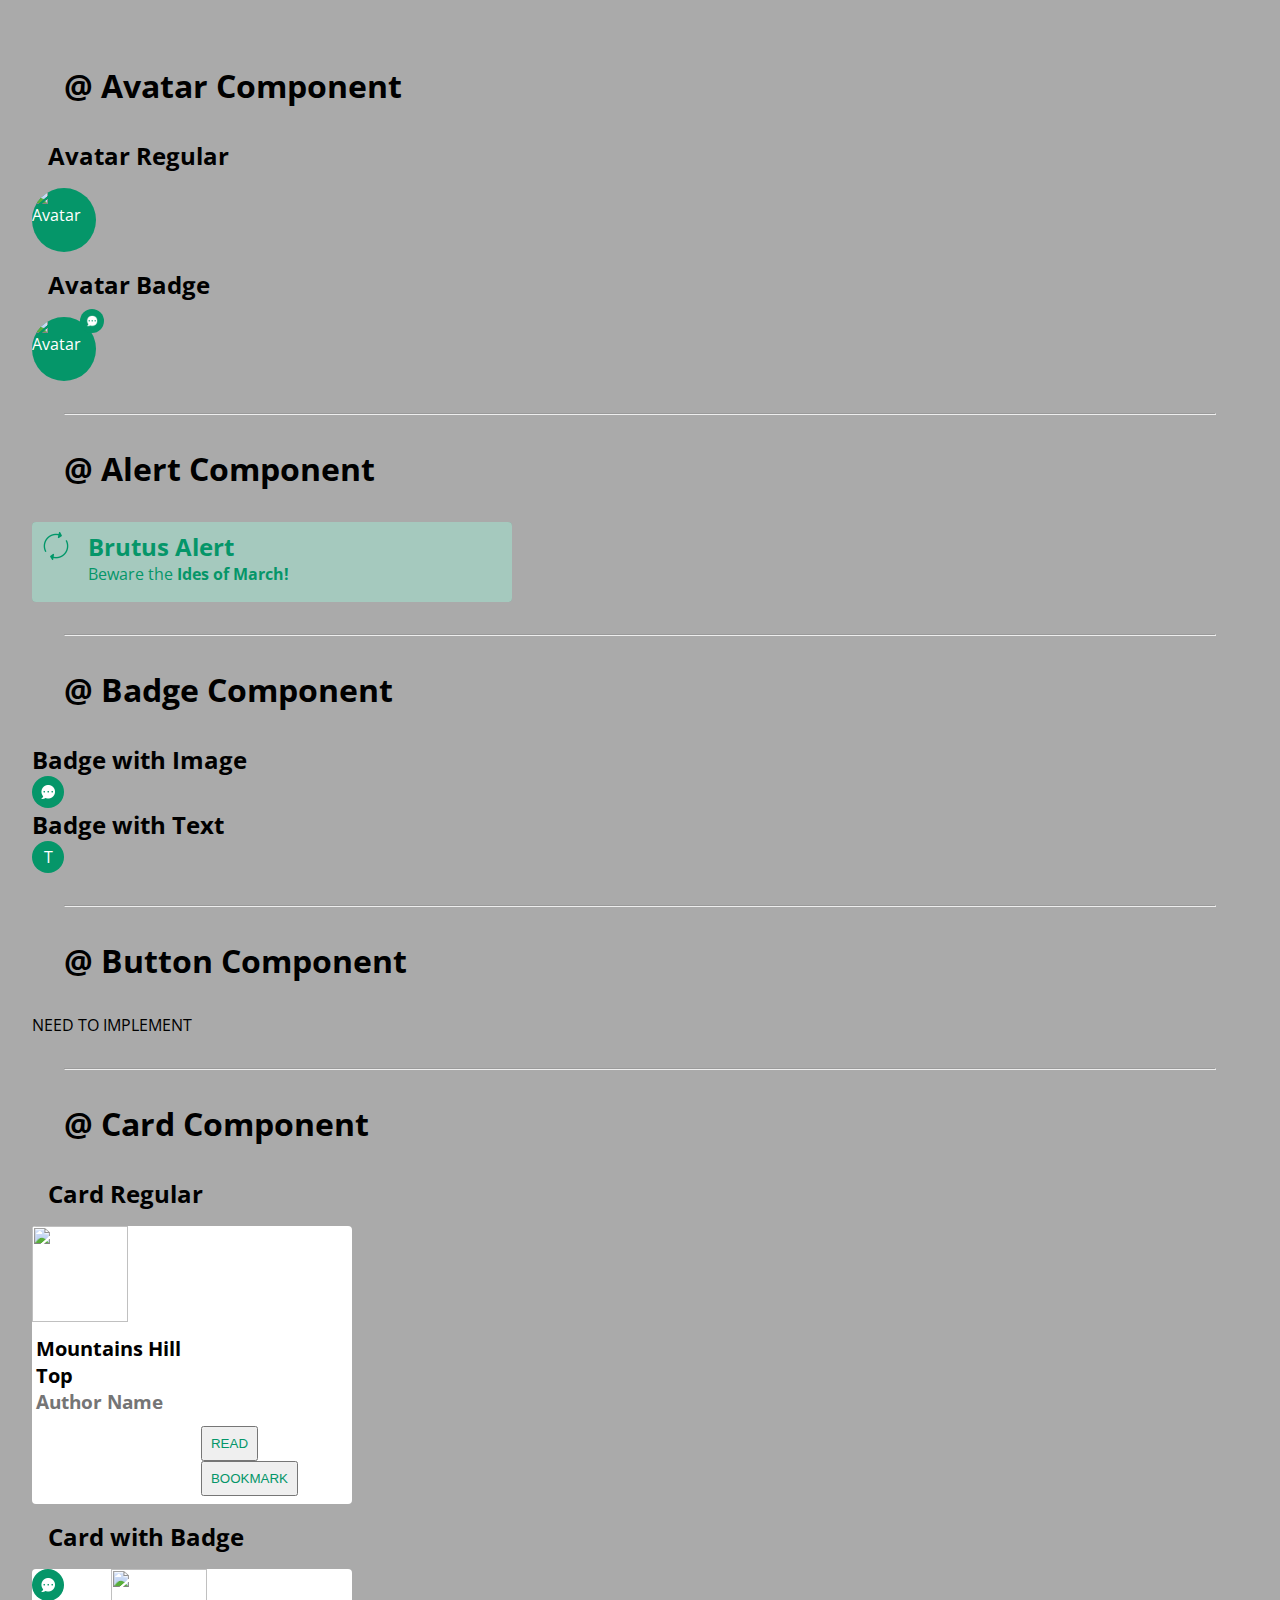
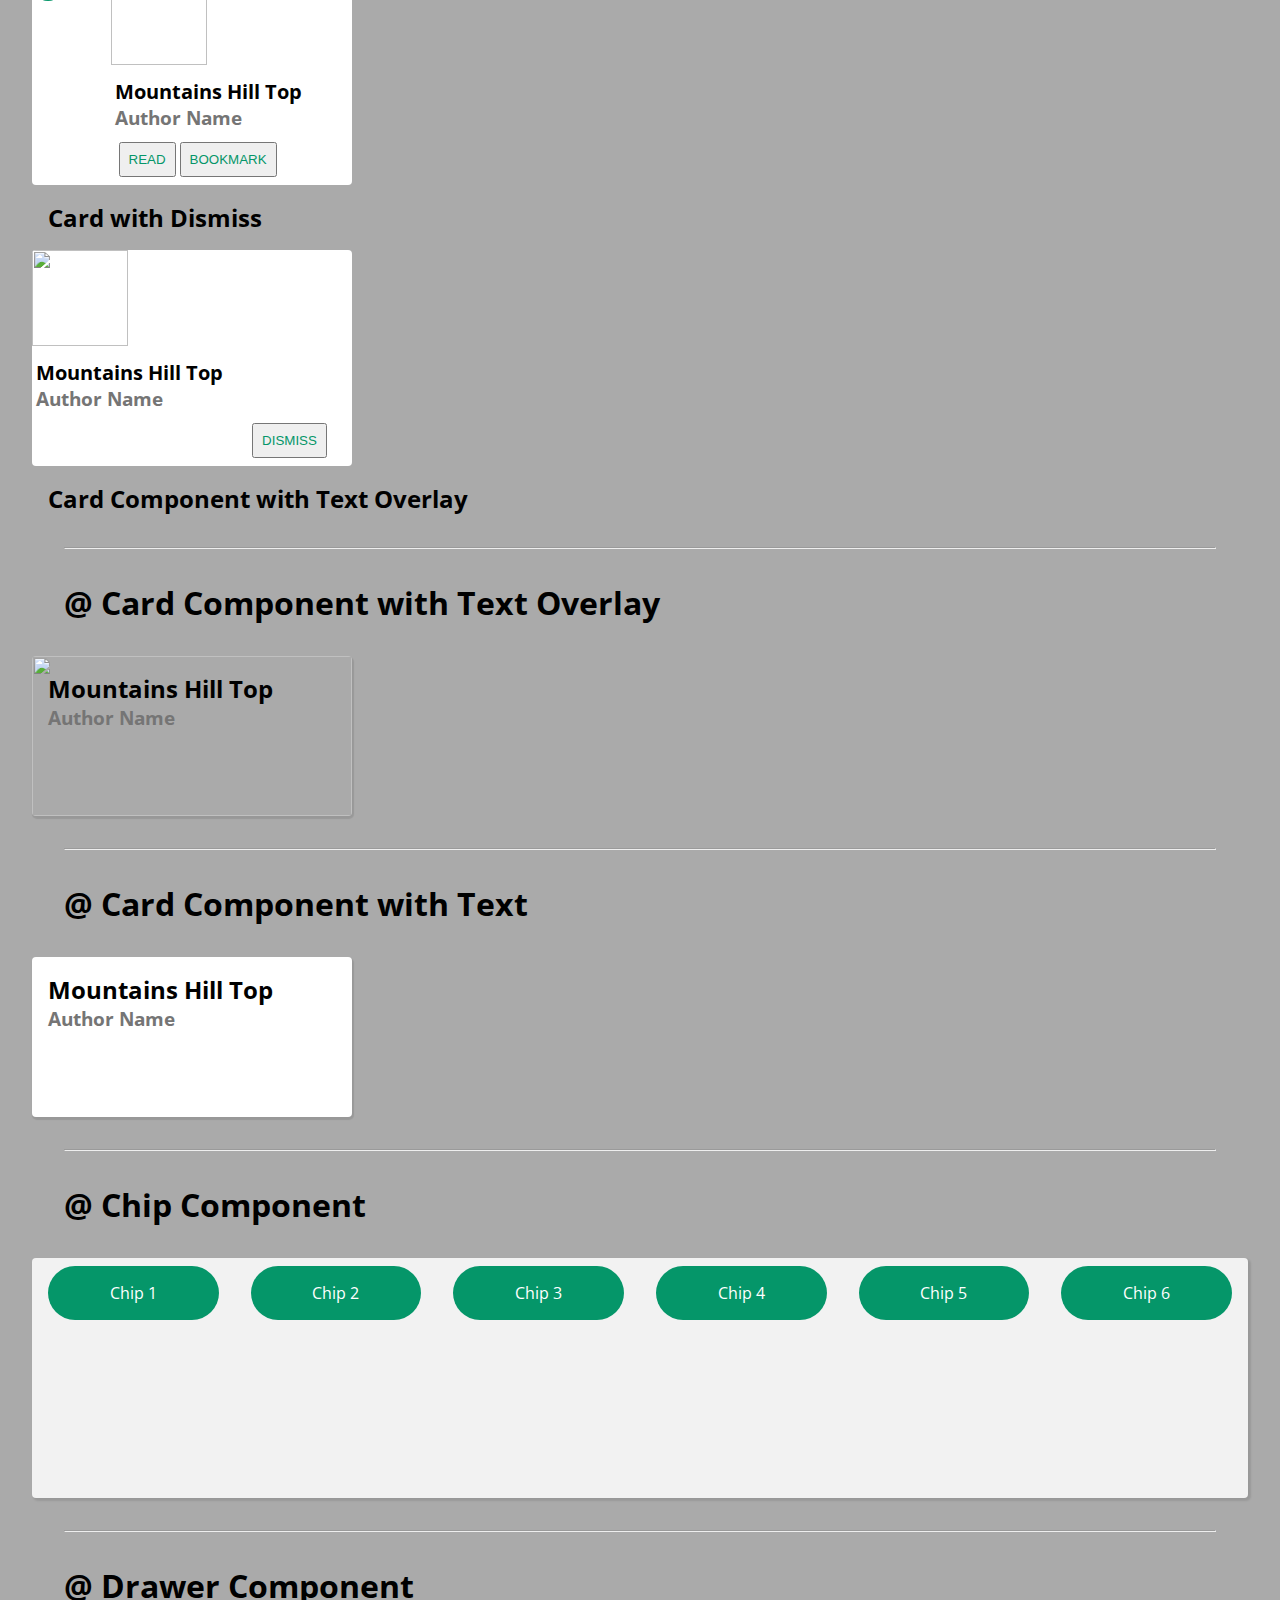
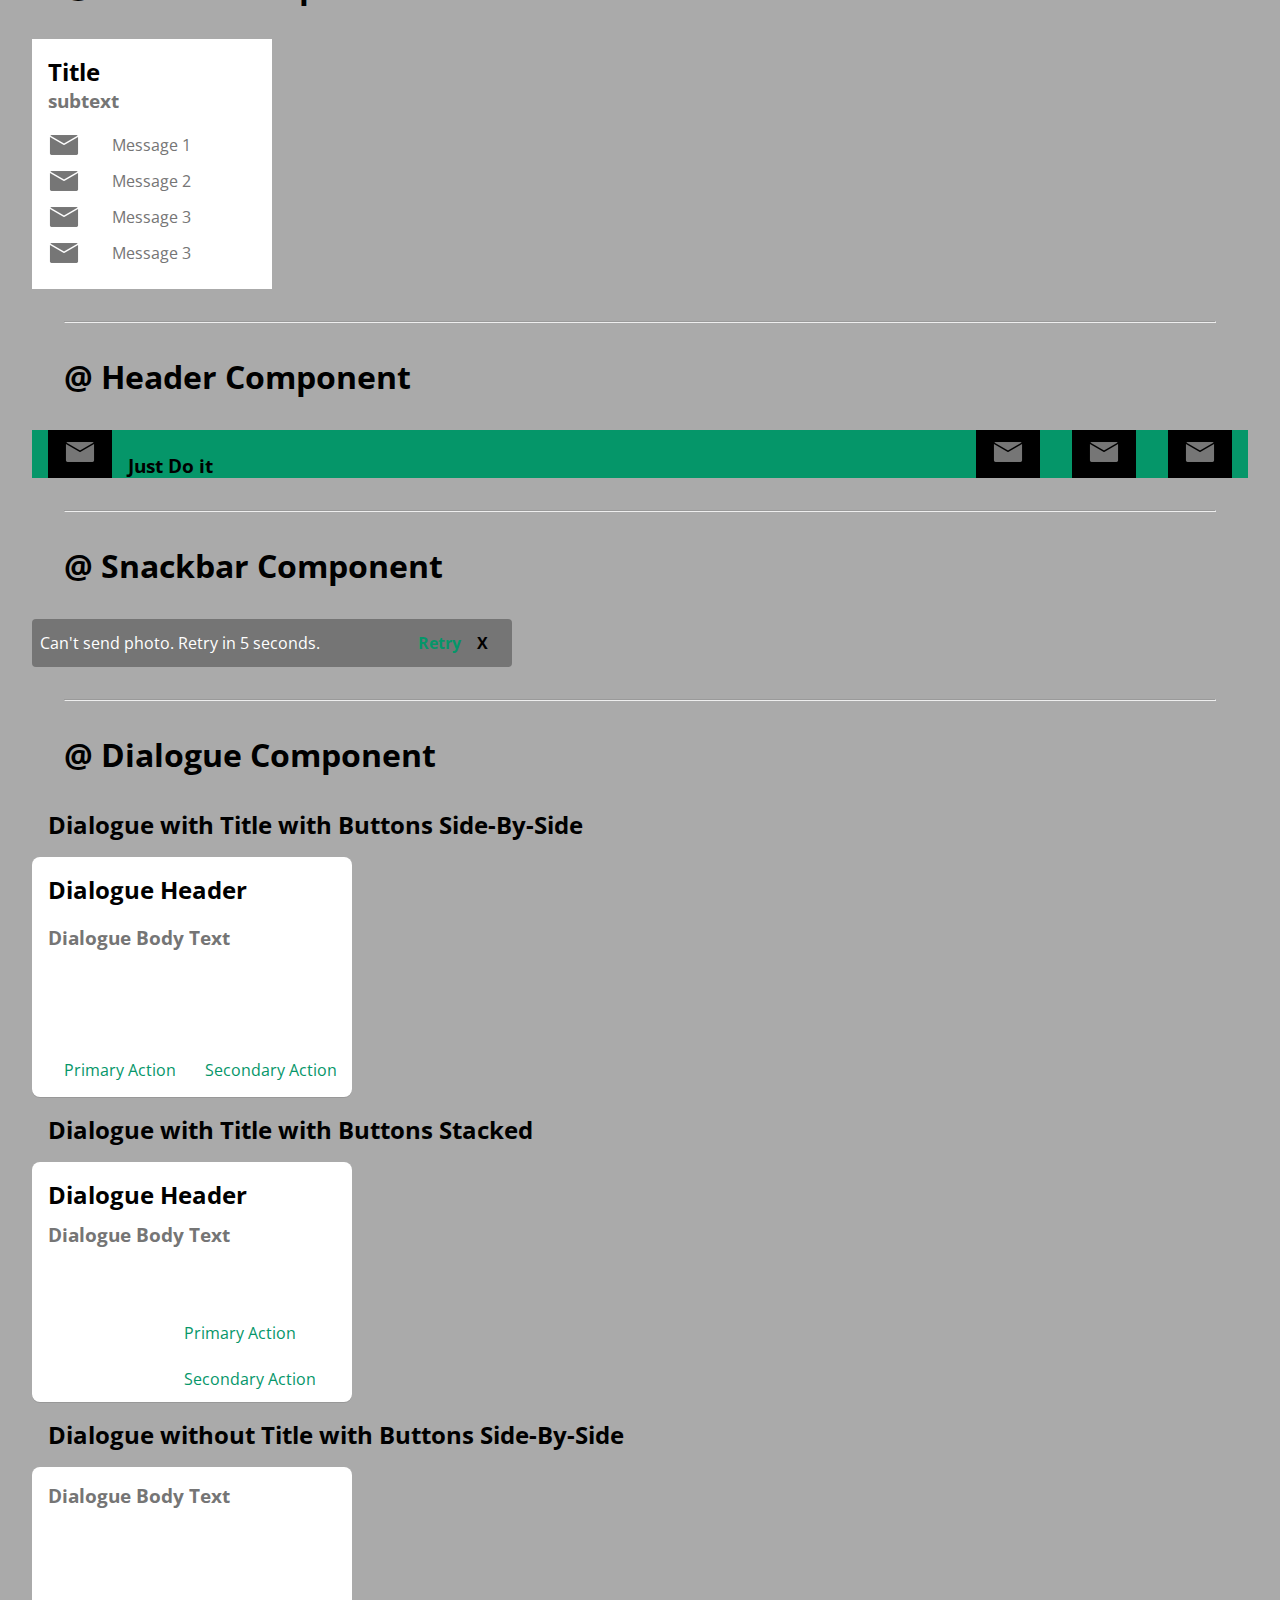
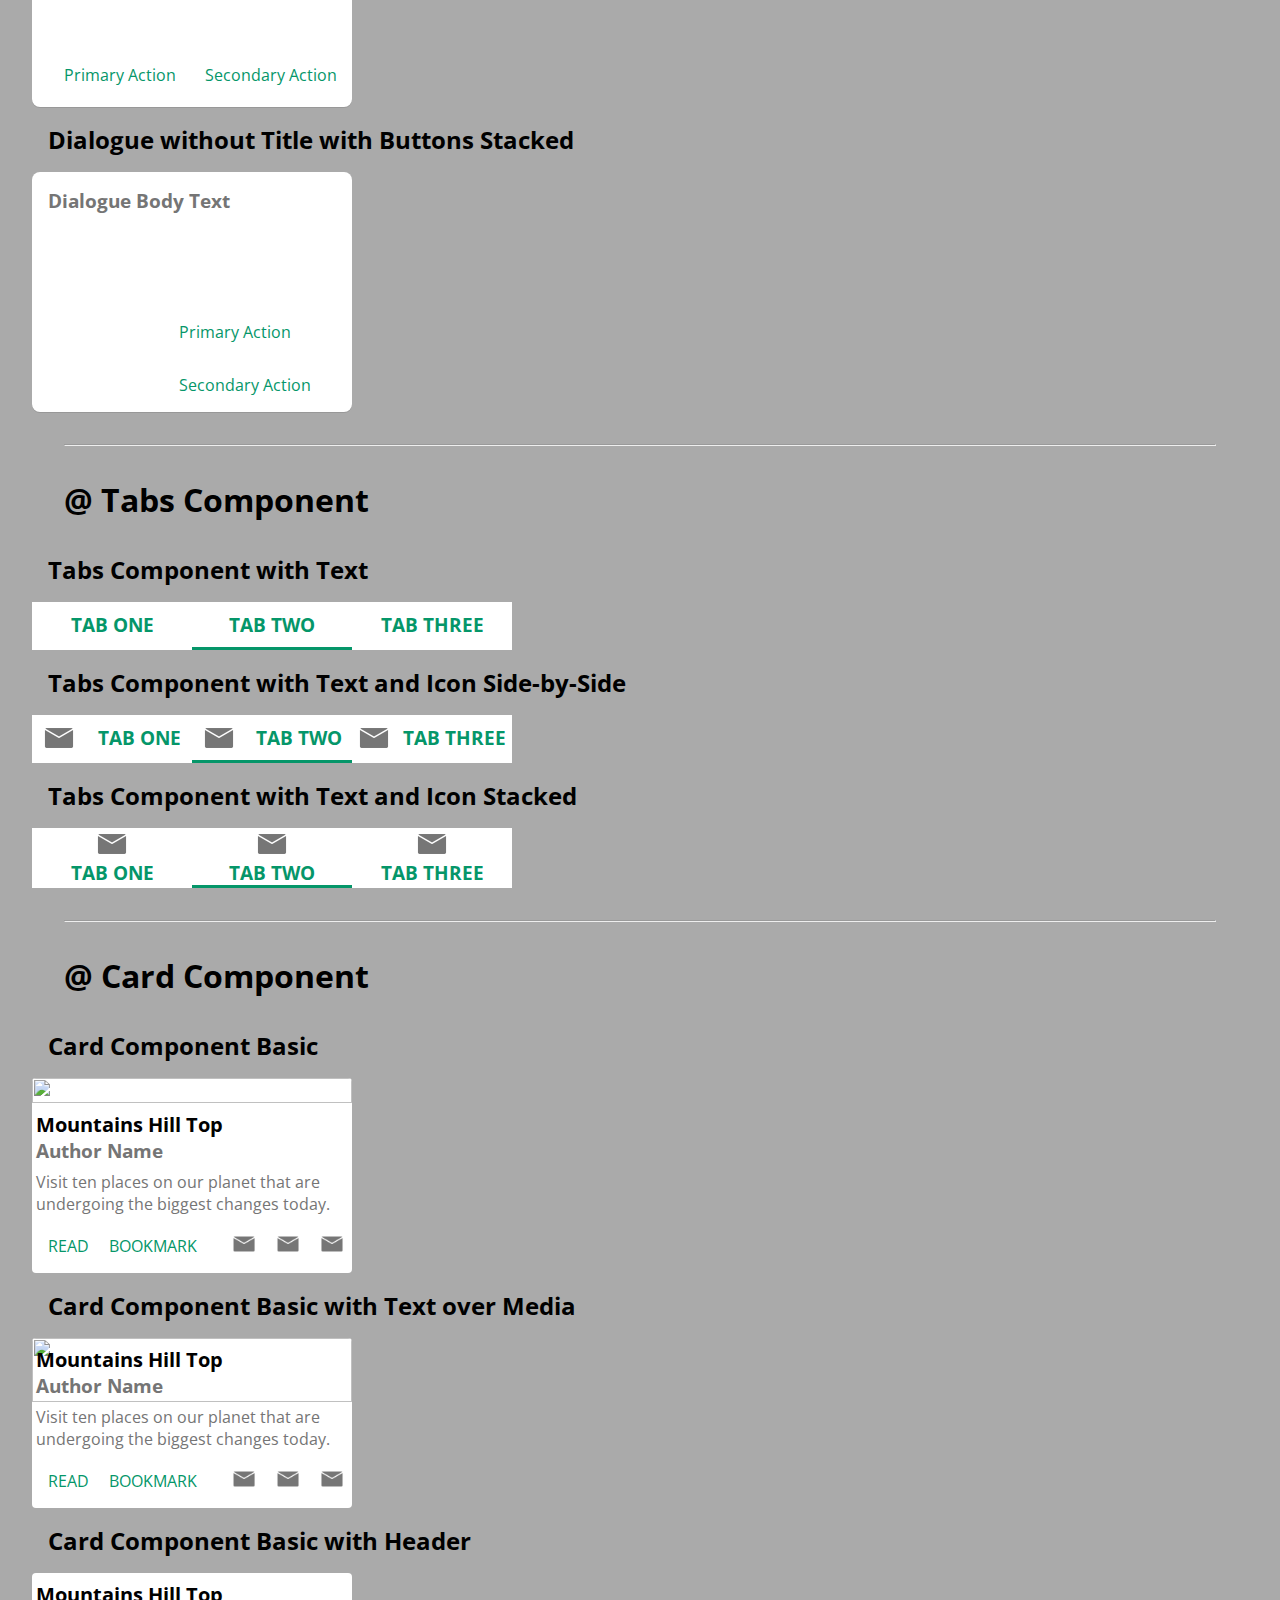
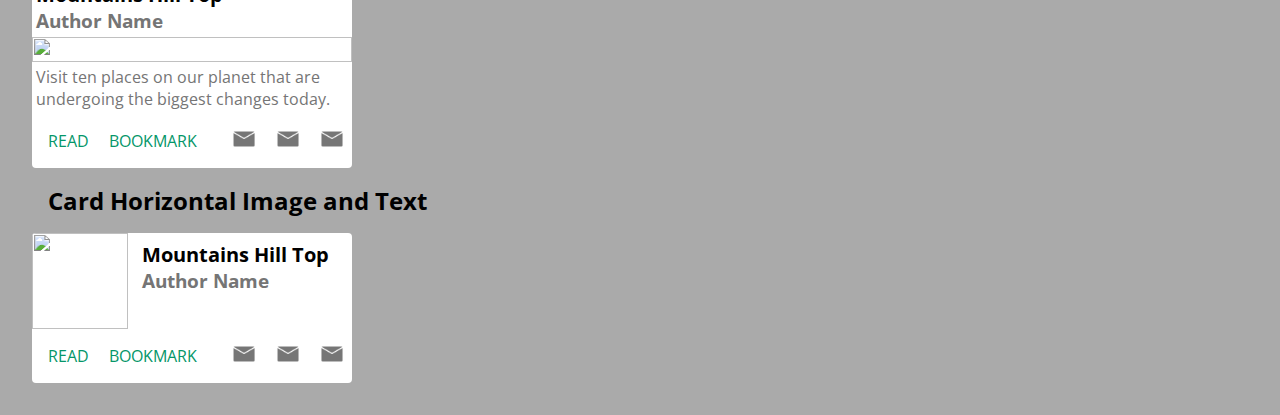
==== commit 02bfbd1c: "Add card with grid and Header component" ====
--- a/index.html
+++ b/index.html
@@ -310,20 +310,26 @@
     <!-- Header Component Regular -->
     <div class="header">
 
-        <section  class="header__navigation">
-            <div class="header__button">
-                www
-            </div>
-            <span class="header__title">
+        <!-- <section  class="header__navigation"> -->
+            <button class="header__btn-download button-inherit-parent">
+                <img class="tab-bar__icon" src="/flaticons/mail.png" alt="Image">
+            </button>
+            <h3 class="header__title">
                 Just Do it
-            </span>
-        </section>
-
-        <section class="header__action">
-            <!-- <button class="header__btn-download">HHH</button>
-            <button class="header__btn-print"></button>
-            <button class="header__btn-save"></button> -->
-        </section>
+            </h3>
+        <!-- </section> -->
+
+        <div class="header__action">
+            <button class="header__btn-download button-inherit-parent">
+                <img class="tab-bar__icon" src="/flaticons/mail.png" alt="Image">
+            </button>
+            <button class="header__btn-print button-inherit-parent">
+                <img class="tab-bar__icon" src="/flaticons/mail.png" alt="Image">
+            </button>
+            <button class="header__btn-save button-inherit-parent">
+                <img class="tab-bar__icon" src="/flaticons/mail.png" alt="Image">
+            </button>
+        </div>
     </div>
 
 
@@ -502,6 +508,146 @@
     <hr class="comp-lib-hr">
 
 
+    <!-- Card Component Starts -->
+    <h1 class="comp-lib-h1">@ Card Component</h1>
+
+    <!-- Card Component Description -->
+
+    <h2 class="comp-lib-h2">Card Component Basic</h2>
+    <!-- Card Component Starts -- Basic -->
+    <div class="card card-basic">
+        <img class="card__img card__img--basic"
+            src="https://material-components.github.io/material-components-web-catalog/static/media/photos/3x2/2.jpg"/>
+
+        <div class="card__info">
+            <h2 class="card__primary-text">Mountains Hill Top</h2>
+            <h3 class="card__secondary-text">Author Name</h3>
+        </div>
+
+        <div class="card__description">
+            <p>Visit ten places on our planet that are undergoing the biggest changes today.</p>
+        </div>
+
+        <div class="card__actions">
+            <div class="card__buttons">
+                <button class="card__button button-inherit-parent">READ</button>
+                <button class="card__button button-inherit-parent">BOOKMARK</button>
+            </div>
+
+
+            <!-- Inset Icons base on need -->
+            <div class="card__icons">
+                <img class="card__icon" src="/flaticons/mail.png" alt="Image">
+                <img class="card__icon" src="/flaticons/mail.png" alt="Image">
+                <img class="card__icon" src="/flaticons/mail.png" alt="Image">
+            </div>
+
+        </div>
+    </div>
+    <!-- Card Component Ends -- Basic -->
+
+
+    <h2 class="comp-lib-h2">Card Component Basic with Text over Media</h2>
+    <!-- Card Component Starts -- Basic with Text over Media -->
+    <div class="card card-basic-text-over-media">
+        <img class="card__img card__img--basic-text-over-media"
+            src="https://material-components.github.io/material-components-web-catalog/static/media/photos/3x2/2.jpg"/>
+
+        <div class="card__info card__info--basic-text-over-media">
+            <h2 class="card__primary-text">Mountains Hill Top</h2>
+            <h3 class="card__secondary-text">Author Name</h3>
+        </div>
+
+        <div class="card__description">
+            <p>Visit ten places on our planet that are undergoing the biggest changes today.</p>
+        </div>
+
+        <div class="card__actions">
+            <div class="card__buttons">
+                <button class="card__button button-inherit-parent">READ</button>
+                <button class="card__button button-inherit-parent">BOOKMARK</button>
+            </div>
+
+
+            <!-- Inset Icons base on need -->
+            <div class="card__icons">
+                <img class="card__icon" src="/flaticons/mail.png" alt="Image">
+                <img class="card__icon" src="/flaticons/mail.png" alt="Image">
+                <img class="card__icon" src="/flaticons/mail.png" alt="Image">
+            </div>
+
+        </div>
+    </div>
+    <!-- Card Component Ends -- Basic with Text over Media -->
+
+    <h2 class="comp-lib-h2">Card Component Basic with Header</h2>
+    <!-- Card Component Starts -- Basic with Header -->
+    <div class="card card-basic-text-header">
+        <img class="card__img card__img--basic-text-over-media"
+            src="https://material-components.github.io/material-components-web-catalog/static/media/photos/3x2/2.jpg"/>
+
+        <div class="card__info card__info--basic-text-header">
+            <h2 class="card__primary-text">Mountains Hill Top</h2>
+            <h3 class="card__secondary-text">Author Name</h3>
+        </div>
+
+        <div class="card__description">
+            <p>Visit ten places on our planet that are undergoing the biggest changes today.</p>
+        </div>
+
+        <div class="card__actions">
+            <div class="card__buttons">
+                <button class="card__button button-inherit-parent">READ</button>
+                <button class="card__button button-inherit-parent">BOOKMARK</button>
+            </div>
+
+
+            <!-- Inset Icons base on need -->
+            <div class="card__icons">
+                <img class="card__icon" src="/flaticons/mail.png" alt="Image">
+                <img class="card__icon" src="/flaticons/mail.png" alt="Image">
+                <img class="card__icon" src="/flaticons/mail.png" alt="Image">
+            </div>
+
+        </div>
+    </div>
+    <!-- Card Component Ends -- Basic with Header -->
+
+
+
+    <h2 class="comp-lib-h2">Card Horizontal Image and Text</h2>
+    <!-- Card Component Starts -- Horizontal Image and Text -->
+    <div class="card card-img-text-side-by-side">
+        <img class="card__img" 
+            src="https://material-components.github.io/material-components-web-catalog/static/media/photos/3x2/2.jpg"/>
+
+        <div class="card__info">
+            <h2 class="card__primary-text">Mountains Hill Top</h2>
+            <h3 class="card__secondary-text">Author Name</h3>
+        </div>
+
+        <div class="card__description card__description-none">
+            <p>Some Description</p>
+        </div>
+
+        <div class="card__actions">
+            <div class="card__buttons">
+                <button class="card__button button-inherit-parent">READ</button>
+                <button class="card__button button-inherit-parent">BOOKMARK</button>
+            </div>
+
+
+            <!-- Inset Icons base on need -->
+            <div class="card__icons">
+                <img class="card__icon" src="/flaticons/mail.png" alt="Image">
+                <img class="card__icon" src="/flaticons/mail.png" alt="Image">
+                <img class="card__icon" src="/flaticons/mail.png" alt="Image">
+            </div>
+
+        </div>
+    </div>
+    <!-- Card Component Ends -- Horizontal Image and Text -->
+
 
 </body>
 </html>--- a/styles.css
+++ b/styles.css
@@ -165,7 +165,7 @@
 
 
 /*  Card Component Starts */
-.card{
+/* .card{
     display: flex;
     flex-direction: column;
     align-items: stretch;
@@ -224,22 +224,22 @@
 
 .card__icons {
     margin-left: auto;
-}
+} */
 
     /* Card with Badge Starts */
-    .card .badge {
+    /* .card .badge {
         position: absolute;
         top: -1rem;
         right: -1rem;
-    }
+    } */
     /* Card with Badge Ends */
 
 
     /* Card with Dismiss Starts */
-    .card__actions--dismiss {
+    /* .card__actions--dismiss {
         margin-left: auto;
 
-    }
+    } */
     /* Card with Dismiss Ends */
 
 /*  Card Component Ends */
@@ -465,8 +465,10 @@
 
     display: flex;
 }
-.header__navigation {
-    display: flex;
+
+.header__title {
+    margin-top: auto;
+
 }
 
 
@@ -476,21 +478,24 @@
 }
 
 .header__btn-download {
-    width: 1rem;
-    height: 1rem;
-    background: url("/flaticons/mail.png");
+    width: 4rem;
+    height: auto;
+    margin: 0rem 1rem 0rem 1rem;
+    background: var(--black);
 }
 
 .header__btn-print {
-    width: 1rem;
-    height: 1rem;
-    background: url("/flaticons/mail.png");
+    width: 4rem;
+    height: auto;
+    margin: 0rem 1rem 0rem 1rem;
+    background: var(--black);
 }
 
 .header__btn-save {
     width: 4rem;
-    height: 4rem;
-    background: url("/flaticons/chat-white.png");
+    height: auto;
+    margin: 0rem 1rem 0rem 1rem;
+    background: var(--black);
 }
 
 /*  Header Component Ends */
@@ -705,21 +710,182 @@
     margin-right: auto;
 }
 
-/*  Tabs Component Starts -- with Text*/
+/*  Tabs Component Starts -- with Text */
 .tab-bar__icon--none {
     display: none;
 }
-/*  Tabs Component Ends -- with Text*/
-
-/*  Tabs Component Starts -- with Text and Icon side-by-side*/
+/*  Tabs Component Ends -- with Text */
+
+/*  Tabs Component Starts -- with Text and Icon side-by-side */
 .tab-bar__icon--none {
 }
-/*  Tabs Component Ends -- with Text and Icon side-by-side*/
-
-/*  Tabs Component Starts -- with Text and Icon Stacked*/
+/*  Tabs Component Ends -- with Text and Icon side-by-side */
+
+/*  Tabs Component Starts -- with Text and Icon Stacked */
 .tab-bar__tab--icon-text-stacked {
     flex-direction: column;
 }
-/*  Tabs Component Ends -- with Text and Icon Stacked*/
-
-/*  Tabs Component Ends */+/*  Tabs Component Ends -- with Text and Icon Stacked */
+
+/*  Tabs Component Ends */
+
+
+
+
+
+
+/*  Card Component Starts */
+.card{
+    display: grid;
+    width: 20rem;
+    height: auto;
+    background: var(--white);
+    border-radius: 0.25rem;
+    overflow: hidden;
+
+}
+
+.card__img {
+    grid-area: cardImg;
+    width: 6rem;
+    height: 6rem;
+}
+
+.card__info {
+    grid-area: cardInfo;
+}
+
+.card__actions {
+    grid-area: cardActions;
+}
+
+.card__info {
+    padding: 0.5rem 0.25rem 0.25rem 0.25rem;
+}
+.card__primary-text{
+    font-size: 1.25rem;
+    color: var(--black);
+}
+.card__secondary-text{
+    color: var(--grey-secondary);
+}
+
+.card__description {
+    grid-area: cardDesc;
+    padding: 0.25rem;
+    color: var(--grey-secondary);
+    /* display: none; */
+}
+
+.card__actions {
+    display: flex;
+
+    min-height: 2rem;
+    padding: 0.5rem;
+    align-items: center;
+
+}
+
+.card__button {
+    color: var(--primary-color);
+    padding: 0.5rem;
+}
+
+.card__icons {
+    margin-left: auto;
+}
+.card__icon {
+    width: 1.5rem;
+    height: 1.5rem;
+    margin-left: 1rem;
+}
+
+/*  Card Component Starts -- Basic */
+.card-basic {
+    grid-template-areas: 'cardImg     cardImg     cardImg    cardImg    cardImg    cardImg'
+                         'cardImg     cardImg     cardImg    cardImg    cardImg    cardImg'
+                         'cardImg     cardImg     cardImg    cardImg    cardImg    cardImg'
+                         'cardInfo     cardInfo     cardInfo    cardInfo    cardInfo    cardInfo'
+                         'cardInfo     cardInfo     cardInfo    cardInfo    cardInfo    cardInfo'
+                         'cardDesc     cardDesc     cardDesc    cardDesc    cardDesc    cardDesc'
+                         'cardActions cardActions cardActions cardActions cardActions cardActions';
+}
+.card__img--basic {
+    object-fit: cover;
+    width: 100%;
+    height: 100%;
+}
+/*  Card Component Ends -- Basic */
+
+/*  Card Component Starts -- Basic with Text over Media */
+.card-basic-text-over-media {
+    grid-template-areas: 'cardImg     cardImg     cardImg    cardImg    cardImg    cardImg'
+                         'cardDesc     cardDesc     cardDesc    cardDesc    cardDesc    cardDesc'
+                         'cardActions cardActions cardActions cardActions cardActions cardActions';
+}
+.card__img--basic-text-over-media {
+    object-fit: cover;
+    width: 100%;
+    height: 100%;
+}
+.card__info--basic-text-over-media {
+    grid-area: cardImg-start / cardImg-start / cardImg-end / cardImg-end;
+    margin-top: auto;
+}
+/*  Card Component Ends -- Basic with Text over Media */
+
+
+/*  Card Component Starts -- Basic with Header */
+.card-basic-text-header {
+    grid-template-areas: 'cardInfo     cardInfo     cardInfo    cardInfo    cardInfo    cardInfo'
+                         'cardImg     cardImg     cardImg    cardImg    cardImg    cardImg'
+                         'cardDesc     cardDesc     cardDesc    cardDesc    cardDesc    cardDesc'
+                         'cardActions cardActions cardActions cardActions cardActions cardActions';
+}
+.card__img--basic-text-over-media {
+    object-fit: cover;
+    width: 100%;
+    height: 100%;
+}
+.card__info--basic-text-header {
+    grid-area: cardInfo;
+    margin-top: auto;
+}
+
+/*  Card Component Ends -- Basic with Header */
+
+
+
+/*  Card Component Starts -- Horizontal Image and Text */
+.card-img-text-side-by-side {
+    grid-template-areas: 'cardImg     cardImg     cardInfo    cardInfo    cardInfo    cardInfo'
+                         'cardImg     cardImg     cardInfo    cardInfo    cardInfo    cardInfo'
+                         'cardImg     cardImg     cardInfo    cardInfo    cardInfo    cardInfo'
+                         'cardActions cardActions cardActions cardActions cardActions cardActions';
+}
+
+.card__description-none {
+    display: none;
+}
+/*  Card Component Ends -- Horizontal Image and Text */
+
+
+
+
+    /* Card with Badge Starts */
+    /* .card .badge {
+        position: absolute;
+        top: -1rem;
+        right: -1rem;
+    } */
+    /* Card with Badge Ends */
+
+
+    /* Card with Dismiss Starts */
+    /* .card__actions--dismiss {
+        margin-left: auto;
+
+    } */
+    /* Card with Dismiss Ends */
+
+/*  Card Component Ends */
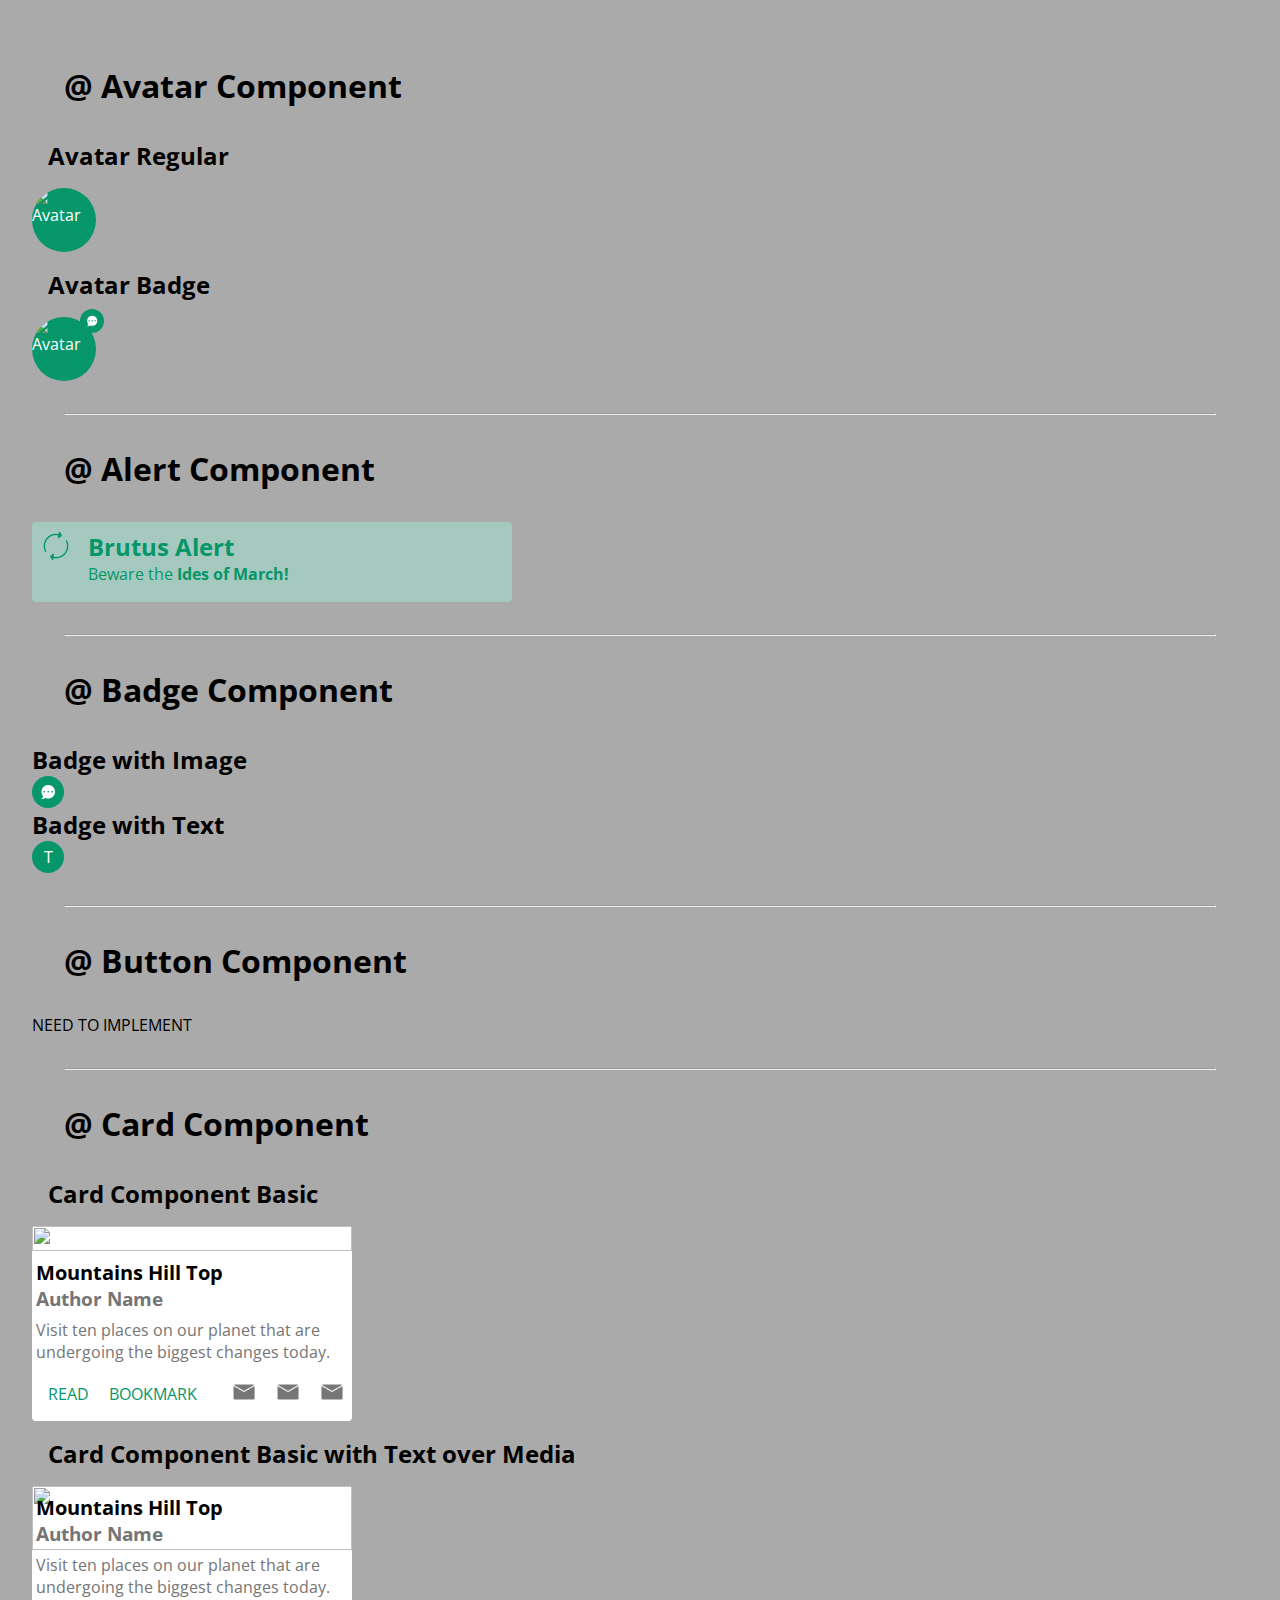
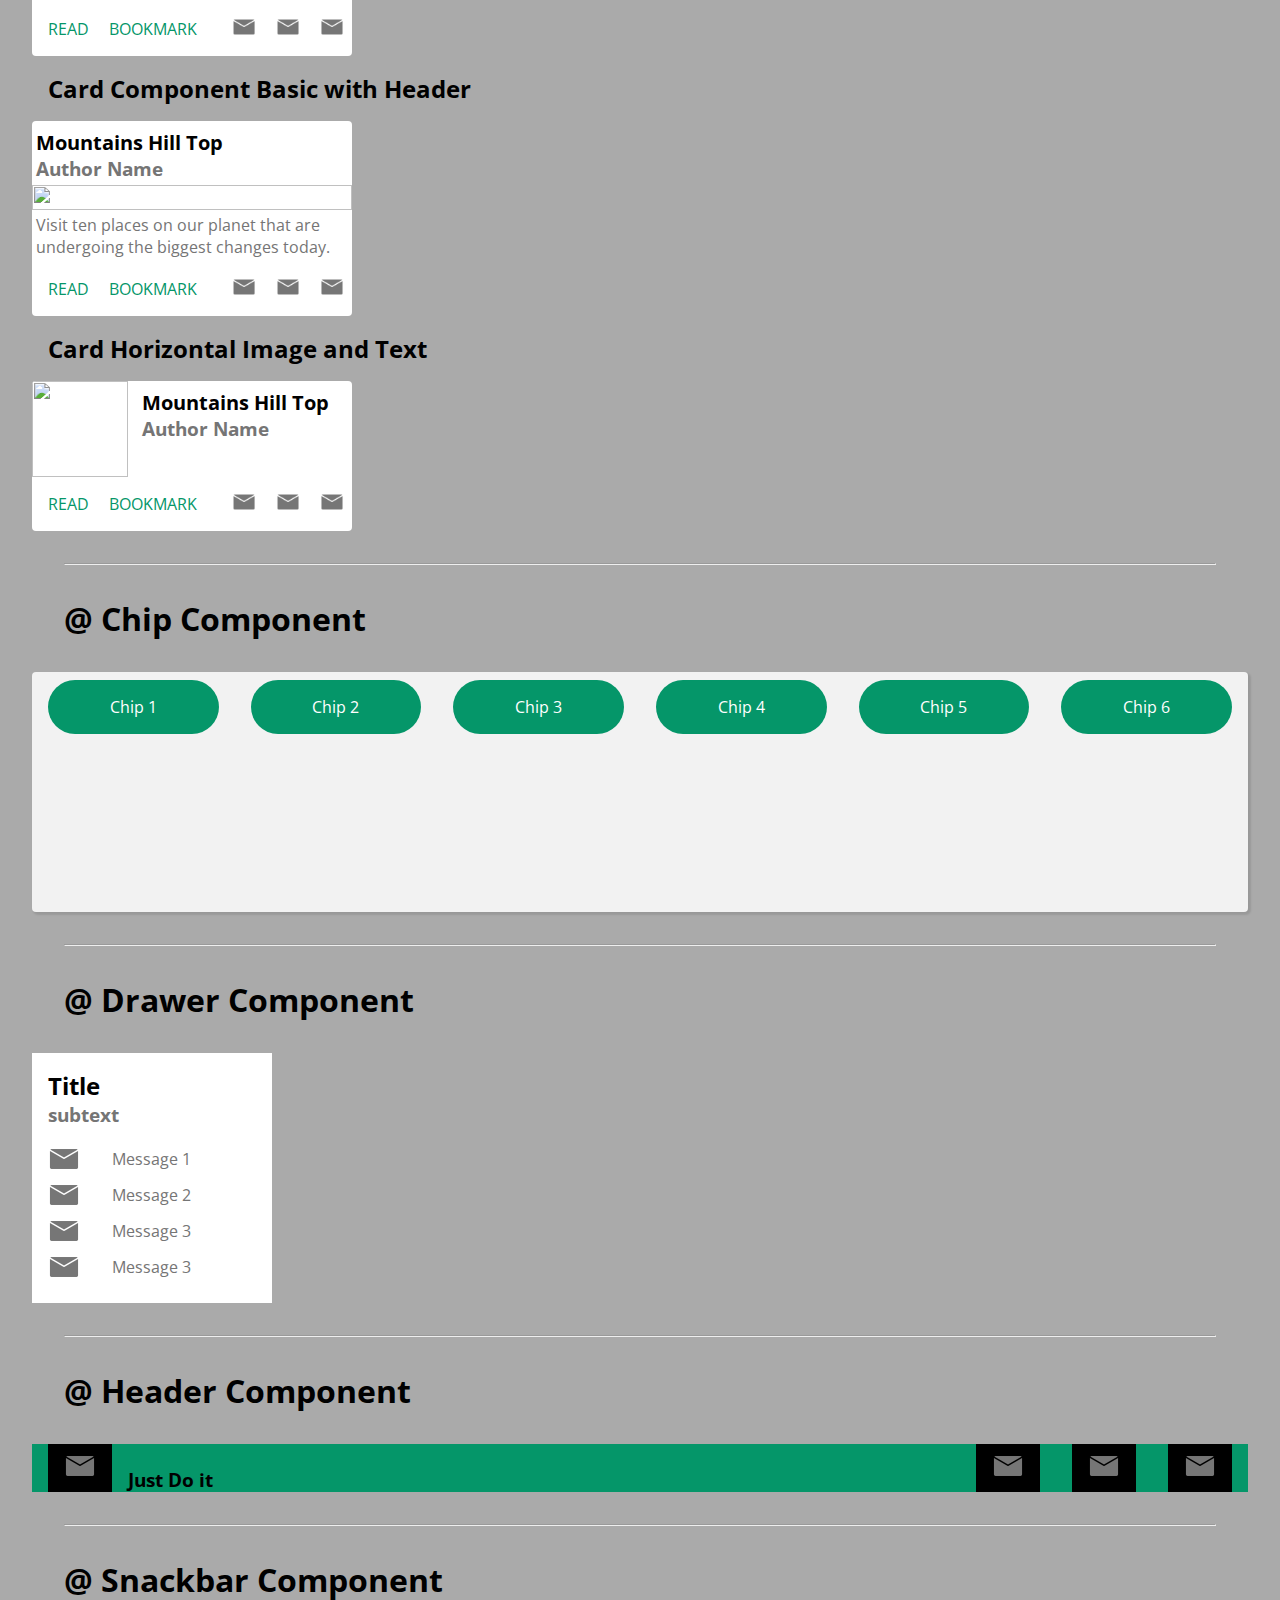
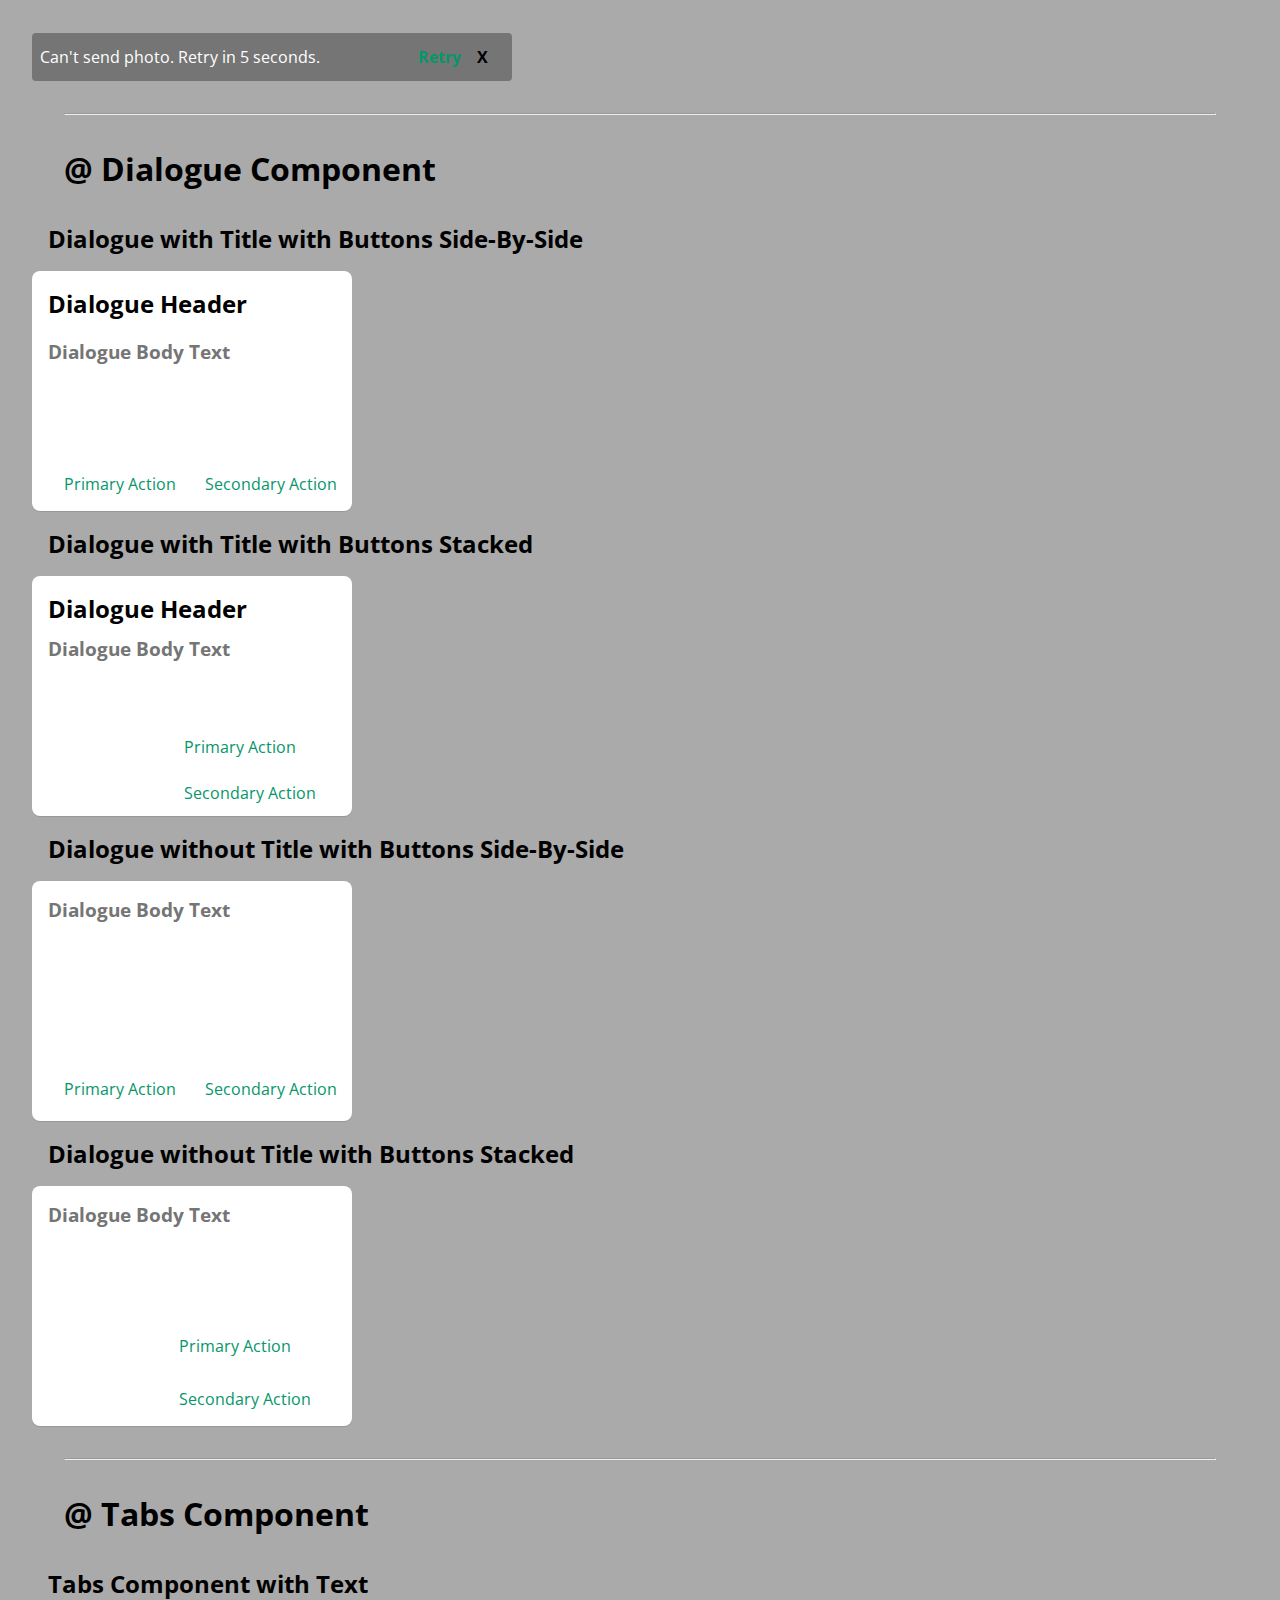
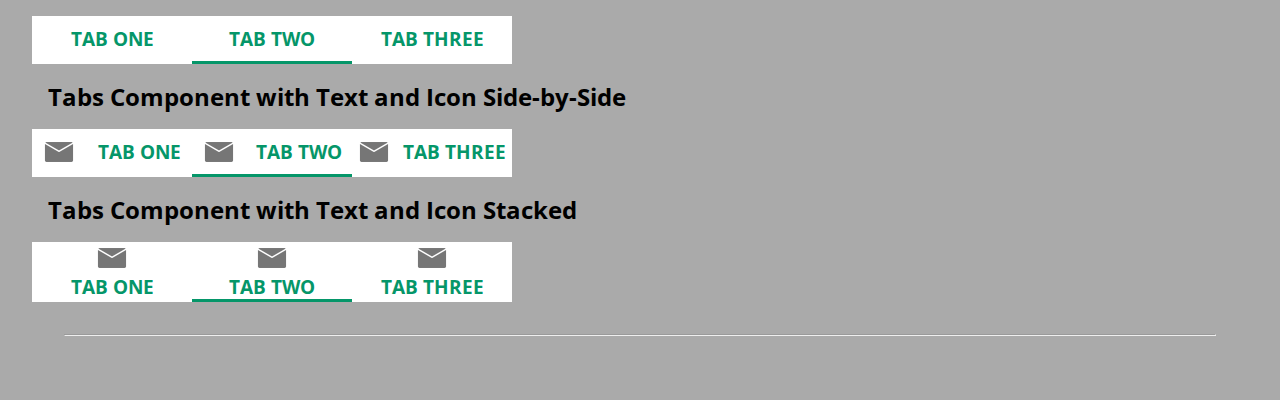
==== commit b9c4bddb: "Refactoring Card component Css and html code." ====
--- a/index.html
+++ b/index.html
@@ -96,149 +96,152 @@
     
     
     
-    
     <!-- Card Component Starts -->
     <h1 class="comp-lib-h1">@ Card Component</h1>
 
     <!-- Card Component Description -->
 
-    <h2 class="comp-lib-h2">Card Regular</h2>
-    <!-- Card Component Regular -->
-    <div class="card">
-        <div class="card__content">
-            <img class="card__img" 
-            src="https://media.istockphoto.com/photos/aerial-view-of-misty-mountains-at-sunrise-picture-id1195458582?k=20&m=1195458582&s=612x612&w=0&h=gzpAJTwppTIEAhNbUaHnjuRQoYon0F4C87UQ3xXv1oU="/>
-
-            <div class="card__info">
-                <h2 class="card__primary-text">Mountains Hill Top</h2>
-                <h3 class="card__secondary-text">Author Name</h3>
-            </div>
-        </div>
-
+    <h2 class="comp-lib-h2">Card Component Basic</h2>
+    <!-- Card Component Starts -- Basic -->
+    <div class="card card-basic">
+        <img class="card__img card__img--basic"
+            src="https://material-components.github.io/material-components-web-catalog/static/media/photos/3x2/2.jpg"/>
+
+        <div class="card__info">
+            <h2 class="card__primary-text">Mountains Hill Top</h2>
+            <h3 class="card__secondary-text">Author Name</h3>
+        </div>
+
+        <div class="card__description">
+            <p>Visit ten places on our planet that are undergoing the biggest changes today.</p>
+        </div>
 
         <div class="card__actions">
             <div class="card__buttons">
-                <button class="card__button">READ</button>
-                <button class="card__button">BOOKMARK</button>
+                <button class="card__button button-inherit-parent">READ</button>
+                <button class="card__button button-inherit-parent">BOOKMARK</button>
             </div>
 
 
             <!-- Inset Icons base on need -->
-            <!-- <div class="card__icons">
-                <button class="card__button">READ</button>
-                <button class="card__button">BOOKMARK</button>
-            </div> -->
-        </div>
-    </div>
-    <!-- Card Component Regular Ends -->
-
-
-    <h2 class="comp-lib-h2">Card with Badge</h2>
-    <!-- Card Component with Badge Start -->
-    <div class="card">
-
-        <div class="badge">
-            <img class="badge__content" src="/flaticons/chat-white.png" alt="Image">
-            </img>
-        </div>
-
-        <div class="card__content">
-            <img class="card__img" 
-            src="https://media.istockphoto.com/photos/aerial-view-of-misty-mountains-at-sunrise-picture-id1195458582?k=20&m=1195458582&s=612x612&w=0&h=gzpAJTwppTIEAhNbUaHnjuRQoYon0F4C87UQ3xXv1oU="/>
-
-            <div class="card__info">
-                <h2 class="card__primary-text">Mountains Hill Top</h2>
-                <h3 class="card__secondary-text">Author Name</h3>
-            </div>
-        </div>
-
+            <div class="card__icons">
+                <img class="card__icon" src="/flaticons/mail.png" alt="Image">
+                <img class="card__icon" src="/flaticons/mail.png" alt="Image">
+                <img class="card__icon" src="/flaticons/mail.png" alt="Image">
+            </div>
+
+        </div>
+    </div>
+    <!-- Card Component Ends -- Basic -->
+
+
+    <h2 class="comp-lib-h2">Card Component Basic with Text over Media</h2>
+    <!-- Card Component Starts -- Basic with Text over Media -->
+    <div class="card card-basic-text-over-media">
+        <img class="card__img card__img--basic-text-over-media"
+            src="https://material-components.github.io/material-components-web-catalog/static/media/photos/3x2/2.jpg"/>
+
+        <div class="card__info card__info--basic-text-over-media">
+            <h2 class="card__primary-text">Mountains Hill Top</h2>
+            <h3 class="card__secondary-text">Author Name</h3>
+        </div>
+
+        <div class="card__description">
+            <p>Visit ten places on our planet that are undergoing the biggest changes today.</p>
+        </div>
 
         <div class="card__actions">
             <div class="card__buttons">
-                <button class="card__button">READ</button>
-                <button class="card__button">BOOKMARK</button>
-            </div>
-        </div>
-    </div>
-    <!-- Card Component with Badge Ends -->
-
-
-    <h2 class="comp-lib-h2">Card with Dismiss</h2>
-    <!-- Card Component with Dismiss Starts -->
-    <div class="card">
-        <div class="card__content">
-            <img class="card__img" 
-            src="https://media.istockphoto.com/photos/aerial-view-of-misty-mountains-at-sunrise-picture-id1195458582?k=20&m=1195458582&s=612x612&w=0&h=gzpAJTwppTIEAhNbUaHnjuRQoYon0F4C87UQ3xXv1oU="/>
-
-            <div class="card__info">
-                <h2 class="card__primary-text">Mountains Hill Top</h2>
-                <h3 class="card__secondary-text">Author Name</h3>
-            </div>
-        </div>
-
-
-        <div class="card__actions card__actions--dismiss">
+                <button class="card__button button-inherit-parent">READ</button>
+                <button class="card__button button-inherit-parent">BOOKMARK</button>
+            </div>
+
+
+            <!-- Inset Icons base on need -->
+            <div class="card__icons">
+                <img class="card__icon" src="/flaticons/mail.png" alt="Image">
+                <img class="card__icon" src="/flaticons/mail.png" alt="Image">
+                <img class="card__icon" src="/flaticons/mail.png" alt="Image">
+            </div>
+
+        </div>
+    </div>
+    <!-- Card Component Ends -- Basic with Text over Media -->
+
+    <h2 class="comp-lib-h2">Card Component Basic with Header</h2>
+    <!-- Card Component Starts -- Basic with Header -->
+    <div class="card card-basic-text-header">
+        <img class="card__img card__img--basic-text-over-media"
+            src="https://material-components.github.io/material-components-web-catalog/static/media/photos/3x2/2.jpg"/>
+
+        <div class="card__info card__info--basic-text-header">
+            <h2 class="card__primary-text">Mountains Hill Top</h2>
+            <h3 class="card__secondary-text">Author Name</h3>
+        </div>
+
+        <div class="card__description">
+            <p>Visit ten places on our planet that are undergoing the biggest changes today.</p>
+        </div>
+
+        <div class="card__actions">
             <div class="card__buttons">
-                <button class="card__button">DISMISS</button>
-            </div>
-        </div>
-    </div>
-    <!-- Card Component with Dismiss Ends -->
-
-
-    <h2 class="comp-lib-h2">Card Component with Text Overlay</h2>
-    <!-- Card Component with Text Overlay Starts -->
-    <!-- Card Component with Text Overlay Ends -->
-
+                <button class="card__button button-inherit-parent">READ</button>
+                <button class="card__button button-inherit-parent">BOOKMARK</button>
+            </div>
+
+
+            <!-- Inset Icons base on need -->
+            <div class="card__icons">
+                <img class="card__icon" src="/flaticons/mail.png" alt="Image">
+                <img class="card__icon" src="/flaticons/mail.png" alt="Image">
+                <img class="card__icon" src="/flaticons/mail.png" alt="Image">
+            </div>
+
+        </div>
+    </div>
+    <!-- Card Component Ends -- Basic with Header -->
+
+
+
+    <h2 class="comp-lib-h2">Card Horizontal Image and Text</h2>
+    <!-- Card Component Starts -- Horizontal Image and Text -->
+    <div class="card card-img-text-side-by-side">
+        <img class="card__img" 
+            src="https://material-components.github.io/material-components-web-catalog/static/media/photos/3x2/2.jpg"/>
+
+        <div class="card__info">
+            <h2 class="card__primary-text">Mountains Hill Top</h2>
+            <h3 class="card__secondary-text">Author Name</h3>
+        </div>
+
+        <div class="card__description card__description-none">
+            <p>Some Description</p>
+        </div>
+
+        <div class="card__actions">
+            <div class="card__buttons">
+                <button class="card__button button-inherit-parent">READ</button>
+                <button class="card__button button-inherit-parent">BOOKMARK</button>
+            </div>
+
+
+            <!-- Inset Icons base on need -->
+            <div class="card__icons">
+                <img class="card__icon" src="/flaticons/mail.png" alt="Image">
+                <img class="card__icon" src="/flaticons/mail.png" alt="Image">
+                <img class="card__icon" src="/flaticons/mail.png" alt="Image">
+            </div>
+
+        </div>
+    </div>
+    <!-- Card Component Ends -- Horizontal Image and Text -->
 
     <!-- Card Component Ends -->
     <hr class="comp-lib-hr">
 
 
 
-
-
-    <!-- Card Component with Text Overlay Starts -->
-    <h1 class="comp-lib-h1">@ Card Component with Text Overlay</h1>
-
-    <!-- Card Component with Text Overlay Description -->
-    <div class="card-txt-overlay">
-        <img class="card-txt-overlay__img" 
-        src="https://picsum.photos/320/160"/>
-
-        <div class="card-txt-overlay__content">
-            <div class="card-txt-overlay__info">
-                <h2 class="card-txt-overlay__primary-text">Mountains Hill Top</h2>
-                <h3 class="card-txt-overlay__secondary-text">Author Name</h3>
-            </div>
-        </div>
-
-    </div>
-
-    <!-- Card Component with Text Overlay Ends -->
-    <hr class="comp-lib-hr">
-
-
-
-    <!-- Card Component with Text Starts -->
-    <h1 class="comp-lib-h1">@ Card Component with Text</h1>
-
-    <!-- Card Component with Text Description -->
-    <div class="card-txt">
-
-        <div class="card-txt__content">
-            <div class="card-txt__info">
-                <h2 class="card-txt__primary-text">Mountains Hill Top</h2>
-                <h3 class="card-txt__secondary-text">Author Name</h3>
-            </div>
-        </div>
-    </div>
-    <!-- Card Component with Text Ends -->
-    <hr class="comp-lib-hr">
-
     
-
-
     <!-- Chip Component Starts -->
     <h1 class="comp-lib-h1">@ Chip Component</h1>
 
@@ -508,145 +511,6 @@
     <hr class="comp-lib-hr">
 
 
-    <!-- Card Component Starts -->
-    <h1 class="comp-lib-h1">@ Card Component</h1>
-
-    <!-- Card Component Description -->
-
-    <h2 class="comp-lib-h2">Card Component Basic</h2>
-    <!-- Card Component Starts -- Basic -->
-    <div class="card card-basic">
-        <img class="card__img card__img--basic"
-            src="https://material-components.github.io/material-components-web-catalog/static/media/photos/3x2/2.jpg"/>
-
-        <div class="card__info">
-            <h2 class="card__primary-text">Mountains Hill Top</h2>
-            <h3 class="card__secondary-text">Author Name</h3>
-        </div>
-
-        <div class="card__description">
-            <p>Visit ten places on our planet that are undergoing the biggest changes today.</p>
-        </div>
-
-        <div class="card__actions">
-            <div class="card__buttons">
-                <button class="card__button button-inherit-parent">READ</button>
-                <button class="card__button button-inherit-parent">BOOKMARK</button>
-            </div>
-
-
-            <!-- Inset Icons base on need -->
-            <div class="card__icons">
-                <img class="card__icon" src="/flaticons/mail.png" alt="Image">
-                <img class="card__icon" src="/flaticons/mail.png" alt="Image">
-                <img class="card__icon" src="/flaticons/mail.png" alt="Image">
-            </div>
-
-        </div>
-    </div>
-    <!-- Card Component Ends -- Basic -->
-
-
-    <h2 class="comp-lib-h2">Card Component Basic with Text over Media</h2>
-    <!-- Card Component Starts -- Basic with Text over Media -->
-    <div class="card card-basic-text-over-media">
-        <img class="card__img card__img--basic-text-over-media"
-            src="https://material-components.github.io/material-components-web-catalog/static/media/photos/3x2/2.jpg"/>
-
-        <div class="card__info card__info--basic-text-over-media">
-            <h2 class="card__primary-text">Mountains Hill Top</h2>
-            <h3 class="card__secondary-text">Author Name</h3>
-        </div>
-
-        <div class="card__description">
-            <p>Visit ten places on our planet that are undergoing the biggest changes today.</p>
-        </div>
-
-        <div class="card__actions">
-            <div class="card__buttons">
-                <button class="card__button button-inherit-parent">READ</button>
-                <button class="card__button button-inherit-parent">BOOKMARK</button>
-            </div>
-
-
-            <!-- Inset Icons base on need -->
-            <div class="card__icons">
-                <img class="card__icon" src="/flaticons/mail.png" alt="Image">
-                <img class="card__icon" src="/flaticons/mail.png" alt="Image">
-                <img class="card__icon" src="/flaticons/mail.png" alt="Image">
-            </div>
-
-        </div>
-    </div>
-    <!-- Card Component Ends -- Basic with Text over Media -->
-
-    <h2 class="comp-lib-h2">Card Component Basic with Header</h2>
-    <!-- Card Component Starts -- Basic with Header -->
-    <div class="card card-basic-text-header">
-        <img class="card__img card__img--basic-text-over-media"
-            src="https://material-components.github.io/material-components-web-catalog/static/media/photos/3x2/2.jpg"/>
-
-        <div class="card__info card__info--basic-text-header">
-            <h2 class="card__primary-text">Mountains Hill Top</h2>
-            <h3 class="card__secondary-text">Author Name</h3>
-        </div>
-
-        <div class="card__description">
-            <p>Visit ten places on our planet that are undergoing the biggest changes today.</p>
-        </div>
-
-        <div class="card__actions">
-            <div class="card__buttons">
-                <button class="card__button button-inherit-parent">READ</button>
-                <button class="card__button button-inherit-parent">BOOKMARK</button>
-            </div>
-
-
-            <!-- Inset Icons base on need -->
-            <div class="card__icons">
-                <img class="card__icon" src="/flaticons/mail.png" alt="Image">
-                <img class="card__icon" src="/flaticons/mail.png" alt="Image">
-                <img class="card__icon" src="/flaticons/mail.png" alt="Image">
-            </div>
-
-        </div>
-    </div>
-    <!-- Card Component Ends -- Basic with Header -->
-
-
-
-    <h2 class="comp-lib-h2">Card Horizontal Image and Text</h2>
-    <!-- Card Component Starts -- Horizontal Image and Text -->
-    <div class="card card-img-text-side-by-side">
-        <img class="card__img" 
-            src="https://material-components.github.io/material-components-web-catalog/static/media/photos/3x2/2.jpg"/>
-
-        <div class="card__info">
-            <h2 class="card__primary-text">Mountains Hill Top</h2>
-            <h3 class="card__secondary-text">Author Name</h3>
-        </div>
-
-        <div class="card__description card__description-none">
-            <p>Some Description</p>
-        </div>
-
-        <div class="card__actions">
-            <div class="card__buttons">
-                <button class="card__button button-inherit-parent">READ</button>
-                <button class="card__button button-inherit-parent">BOOKMARK</button>
-            </div>
-
-
-            <!-- Inset Icons base on need -->
-            <div class="card__icons">
-                <img class="card__icon" src="/flaticons/mail.png" alt="Image">
-                <img class="card__icon" src="/flaticons/mail.png" alt="Image">
-                <img class="card__icon" src="/flaticons/mail.png" alt="Image">
-            </div>
-
-        </div>
-    </div>
-    <!-- Card Component Ends -- Horizontal Image and Text -->
 
 
 </body>
--- a/styles.css
+++ b/styles.css
@@ -164,45 +164,48 @@
 
 
 
+
 /*  Card Component Starts */
-/* .card{
-    display: flex;
-    flex-direction: column;
-    align-items: stretch;
-
+.card{
+    display: grid;
     width: 20rem;
-    height: 10rem;
+    height: auto;
     background: var(--white);
-    position: relative;
-
     border-radius: 0.25rem;
-    box-shadow: 1px 2px 1px 1px rgba(var(--rgba-box-shadow));
-}
-
-.card__content {
-    display: flex;
-    flex-grow: 1;
-}
-.card__content:hover {
-    background-color:var(--grey-subtle);
+    overflow: hidden;
+
 }
 
 .card__img {
-    width: 5rem;
-    height: 5rem;
-    border-radius: 0.25rem 0rem 0rem 0rem;
+    grid-area: cardImg;
+    width: 6rem;
+    height: 6rem;
 }
 
 .card__info {
-    flex-grow: 1;
-    margin-right: auto;
-    padding: 1rem 1rem;
+    grid-area: cardInfo;
+}
+
+.card__actions {
+    grid-area: cardActions;
+}
+
+.card__info {
+    padding: 0.5rem 0.25rem 0.25rem 0.25rem;
 }
 .card__primary-text{
+    font-size: 1.25rem;
     color: var(--black);
 }
 .card__secondary-text{
     color: var(--grey-secondary);
+}
+
+.card__description {
+    grid-area: cardDesc;
+    padding: 0.25rem;
+    color: var(--grey-secondary);
+    /* display: none; */
 }
 
 .card__actions {
@@ -211,132 +214,92 @@
     min-height: 2rem;
     padding: 0.5rem;
     align-items: center;
+
 }
 
 .card__button {
-    background-color: var(--white);
-    border: none;
-    text-decoration: none;
-    display: inline-block;
     color: var(--primary-color);
     padding: 0.5rem;
 }
 
 .card__icons {
     margin-left: auto;
-} */
-
-    /* Card with Badge Starts */
-    /* .card .badge {
-        position: absolute;
-        top: -1rem;
-        right: -1rem;
-    } */
-    /* Card with Badge Ends */
-
-
-    /* Card with Dismiss Starts */
-    /* .card__actions--dismiss {
-        margin-left: auto;
-
-    } */
-    /* Card with Dismiss Ends */
-
+}
+.card__icon {
+    width: 1.5rem;
+    height: 1.5rem;
+    margin-left: 1rem;
+}
+
+/*  Card Component Starts -- Basic */
+.card-basic {
+    grid-template-areas: 'cardImg     cardImg     cardImg    cardImg    cardImg    cardImg'
+                         'cardImg     cardImg     cardImg    cardImg    cardImg    cardImg'
+                         'cardImg     cardImg     cardImg    cardImg    cardImg    cardImg'
+                         'cardInfo     cardInfo     cardInfo    cardInfo    cardInfo    cardInfo'
+                         'cardInfo     cardInfo     cardInfo    cardInfo    cardInfo    cardInfo'
+                         'cardDesc     cardDesc     cardDesc    cardDesc    cardDesc    cardDesc'
+                         'cardActions cardActions cardActions cardActions cardActions cardActions';
+}
+.card__img--basic {
+    object-fit: cover;
+    width: 100%;
+    height: 100%;
+}
+/*  Card Component Ends -- Basic */
+
+/*  Card Component Starts -- Basic with Text over Media */
+.card-basic-text-over-media {
+    grid-template-areas: 'cardImg     cardImg     cardImg    cardImg    cardImg    cardImg'
+                         'cardDesc     cardDesc     cardDesc    cardDesc    cardDesc    cardDesc'
+                         'cardActions cardActions cardActions cardActions cardActions cardActions';
+}
+.card__img--basic-text-over-media {
+    object-fit: cover;
+    width: 100%;
+    height: 100%;
+}
+.card__info--basic-text-over-media {
+    grid-area: cardImg-start / cardImg-start / cardImg-end / cardImg-end;
+    margin-top: auto;
+}
+/*  Card Component Ends -- Basic with Text over Media */
+
+
+/*  Card Component Starts -- Basic with Header */
+.card-basic-text-header {
+    grid-template-areas: 'cardInfo     cardInfo     cardInfo    cardInfo    cardInfo    cardInfo'
+                         'cardImg     cardImg     cardImg    cardImg    cardImg    cardImg'
+                         'cardDesc     cardDesc     cardDesc    cardDesc    cardDesc    cardDesc'
+                         'cardActions cardActions cardActions cardActions cardActions cardActions';
+}
+.card__img--basic-text-over-media {
+    object-fit: cover;
+    width: 100%;
+    height: 100%;
+}
+.card__info--basic-text-header {
+    grid-area: cardInfo;
+    margin-top: auto;
+}
+
+/*  Card Component Ends -- Basic with Header */
+
+
+
+/*  Card Component Starts -- Horizontal Image and Text */
+.card-img-text-side-by-side {
+    grid-template-areas: 'cardImg     cardImg     cardInfo    cardInfo    cardInfo    cardInfo'
+                         'cardImg     cardImg     cardInfo    cardInfo    cardInfo    cardInfo'
+                         'cardImg     cardImg     cardInfo    cardInfo    cardInfo    cardInfo'
+                         'cardActions cardActions cardActions cardActions cardActions cardActions';
+}
+
+.card__description-none {
+    display: none;
+}
+/*  Card Component Ends -- Horizontal Image and Text */
 /*  Card Component Ends */
-
-
-
-
-/*  Card Component with Text Overlay Starts */
-.card-txt-overlay{
-    display: flex;
-    flex-direction: column;
-    align-items: stretch;
-
-    width: 20rem;
-    height: 10rem;
-    position: relative;
-
-    border-radius: 0.25rem;
-    box-shadow: 1px 2px 1px 1px rgba(var(--rgba-box-shadow));
-}
-
-.card-txt-overlay__img {
-    width: 20rem;
-    height: 10rem;
-    border-radius: 0.25rem;
-
-    position: absolute;
-    top: 0px;
-    left: 0px;
-}
-
-.card-txt-overlay__content {
-    display: flex;
-    flex-grow: 1;
-}
-.card-txt-overlay__content:hover {
-    background-color:var(--grey-subtle);
-    opacity: 0.25;
-}
-
-.card-txt-overlay__info {
-    flex-grow: 1;
-    margin-right: auto;
-    padding: 1rem 1rem;
-}
-.card-txt-overlay__primary-text{
-    color: var(--black);
-}
-.card-txt-overlay__secondary-text{
-    color: var(--grey-secondary);
-}
-/*  Card Component with Text Overlay Ends */
-
-
-
-
-
-
-
-/*  Card Component with Text Starts */
-.card-txt {
-    display: flex;
-    flex-direction: column;
-    align-items: stretch;
-
-    width: 20rem;
-    height: 10rem;
-    background: var(--white);
-    position: relative;
-
-    border-radius: 0.25rem;
-    box-shadow: 1px 2px 1px 1px rgba(var(--rgba-box-shadow));
-}
-
-.card-txt__content {
-    display: flex;
-    flex-grow: 1;
-}
-.card-txt__content:hover {
-    background-color:var(--grey-subtle);
-    opacity: 0.25;
-}
-
-.card-txt__info {
-    flex-grow: 1;
-    margin-right: auto;
-    padding: 1rem 1rem;
-}
-.card-txt__primary-text{
-    color: var(--black);
-}
-.card-txt__secondary-text{
-    color: var(--grey-secondary);
-}
-/*  Card Component with Text Ends */
-
-
 
 
 
@@ -734,158 +697,3 @@
 
 
 
-/*  Card Component Starts */
-.card{
-    display: grid;
-    width: 20rem;
-    height: auto;
-    background: var(--white);
-    border-radius: 0.25rem;
-    overflow: hidden;
-
-}
-
-.card__img {
-    grid-area: cardImg;
-    width: 6rem;
-    height: 6rem;
-}
-
-.card__info {
-    grid-area: cardInfo;
-}
-
-.card__actions {
-    grid-area: cardActions;
-}
-
-.card__info {
-    padding: 0.5rem 0.25rem 0.25rem 0.25rem;
-}
-.card__primary-text{
-    font-size: 1.25rem;
-    color: var(--black);
-}
-.card__secondary-text{
-    color: var(--grey-secondary);
-}
-
-.card__description {
-    grid-area: cardDesc;
-    padding: 0.25rem;
-    color: var(--grey-secondary);
-    /* display: none; */
-}
-
-.card__actions {
-    display: flex;
-
-    min-height: 2rem;
-    padding: 0.5rem;
-    align-items: center;
-
-}
-
-.card__button {
-    color: var(--primary-color);
-    padding: 0.5rem;
-}
-
-.card__icons {
-    margin-left: auto;
-}
-.card__icon {
-    width: 1.5rem;
-    height: 1.5rem;
-    margin-left: 1rem;
-}
-
-/*  Card Component Starts -- Basic */
-.card-basic {
-    grid-template-areas: 'cardImg     cardImg     cardImg    cardImg    cardImg    cardImg'
-                         'cardImg     cardImg     cardImg    cardImg    cardImg    cardImg'
-                         'cardImg     cardImg     cardImg    cardImg    cardImg    cardImg'
-                         'cardInfo     cardInfo     cardInfo    cardInfo    cardInfo    cardInfo'
-                         'cardInfo     cardInfo     cardInfo    cardInfo    cardInfo    cardInfo'
-                         'cardDesc     cardDesc     cardDesc    cardDesc    cardDesc    cardDesc'
-                         'cardActions cardActions cardActions cardActions cardActions cardActions';
-}
-.card__img--basic {
-    object-fit: cover;
-    width: 100%;
-    height: 100%;
-}
-/*  Card Component Ends -- Basic */
-
-/*  Card Component Starts -- Basic with Text over Media */
-.card-basic-text-over-media {
-    grid-template-areas: 'cardImg     cardImg     cardImg    cardImg    cardImg    cardImg'
-                         'cardDesc     cardDesc     cardDesc    cardDesc    cardDesc    cardDesc'
-                         'cardActions cardActions cardActions cardActions cardActions cardActions';
-}
-.card__img--basic-text-over-media {
-    object-fit: cover;
-    width: 100%;
-    height: 100%;
-}
-.card__info--basic-text-over-media {
-    grid-area: cardImg-start / cardImg-start / cardImg-end / cardImg-end;
-    margin-top: auto;
-}
-/*  Card Component Ends -- Basic with Text over Media */
-
-
-/*  Card Component Starts -- Basic with Header */
-.card-basic-text-header {
-    grid-template-areas: 'cardInfo     cardInfo     cardInfo    cardInfo    cardInfo    cardInfo'
-                         'cardImg     cardImg     cardImg    cardImg    cardImg    cardImg'
-                         'cardDesc     cardDesc     cardDesc    cardDesc    cardDesc    cardDesc'
-                         'cardActions cardActions cardActions cardActions cardActions cardActions';
-}
-.card__img--basic-text-over-media {
-    object-fit: cover;
-    width: 100%;
-    height: 100%;
-}
-.card__info--basic-text-header {
-    grid-area: cardInfo;
-    margin-top: auto;
-}
-
-/*  Card Component Ends -- Basic with Header */
-
-
-
-/*  Card Component Starts -- Horizontal Image and Text */
-.card-img-text-side-by-side {
-    grid-template-areas: 'cardImg     cardImg     cardInfo    cardInfo    cardInfo    cardInfo'
-                         'cardImg     cardImg     cardInfo    cardInfo    cardInfo    cardInfo'
-                         'cardImg     cardImg     cardInfo    cardInfo    cardInfo    cardInfo'
-                         'cardActions cardActions cardActions cardActions cardActions cardActions';
-}
-
-.card__description-none {
-    display: none;
-}
-/*  Card Component Ends -- Horizontal Image and Text */
-
-
-
-
-    /* Card with Badge Starts */
-    /* .card .badge {
-        position: absolute;
-        top: -1rem;
-        right: -1rem;
-    } */
-    /* Card with Badge Ends */
-
-
-    /* Card with Dismiss Starts */
-    /* .card__actions--dismiss {
-        margin-left: auto;
-
-    } */
-    /* Card with Dismiss Ends */
-
-/*  Card Component Ends */
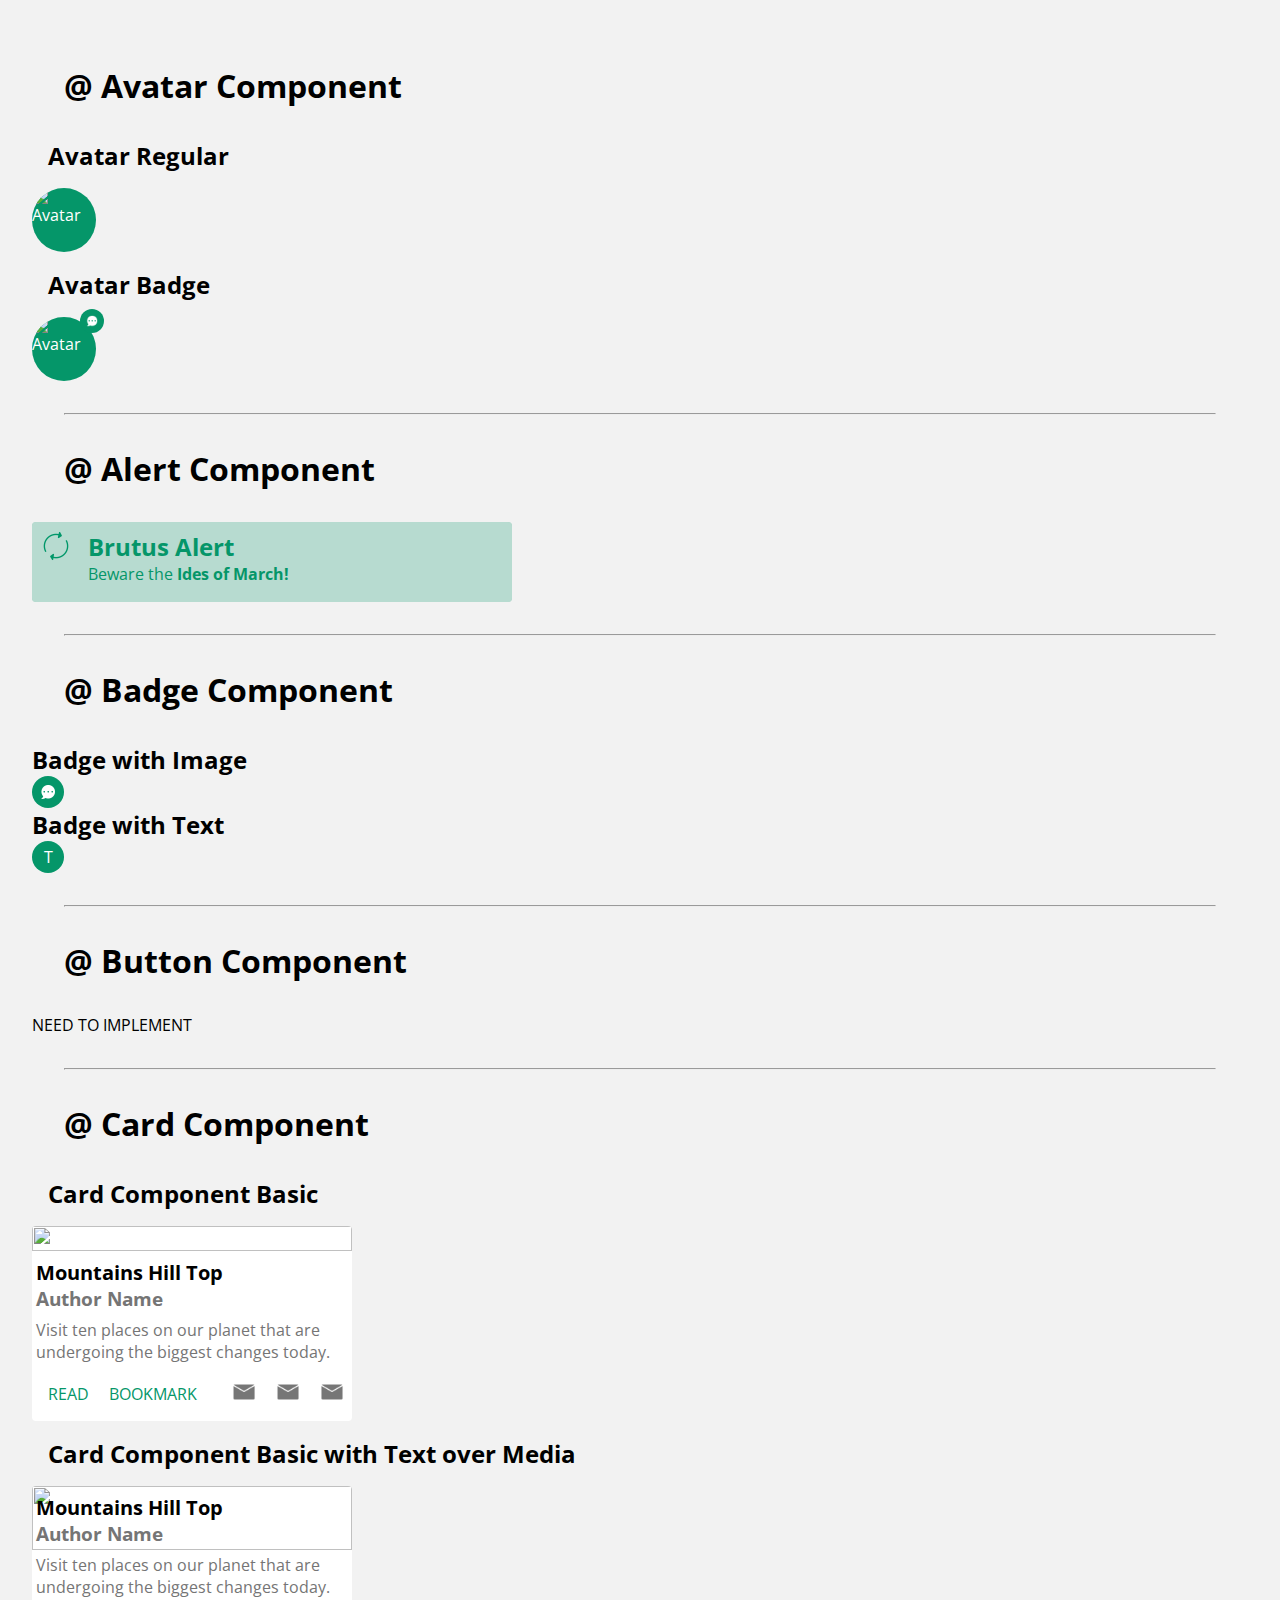
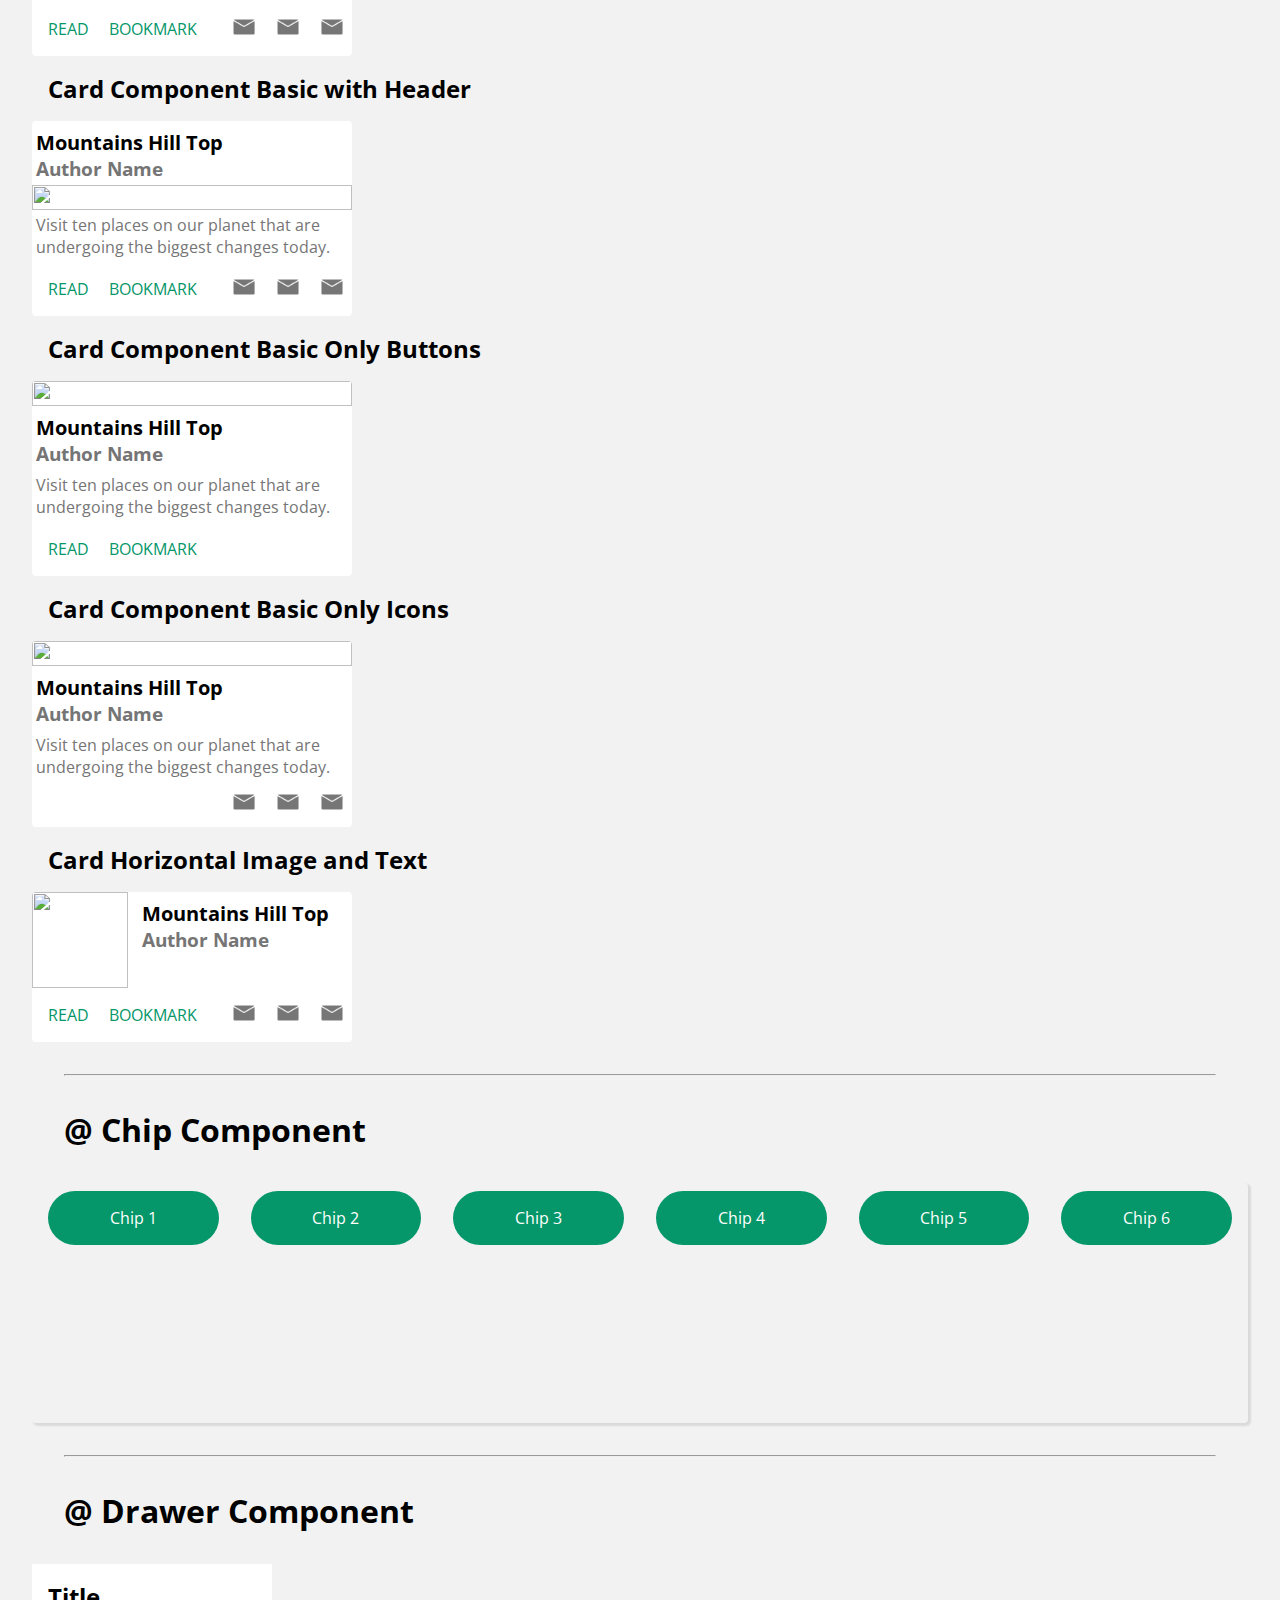
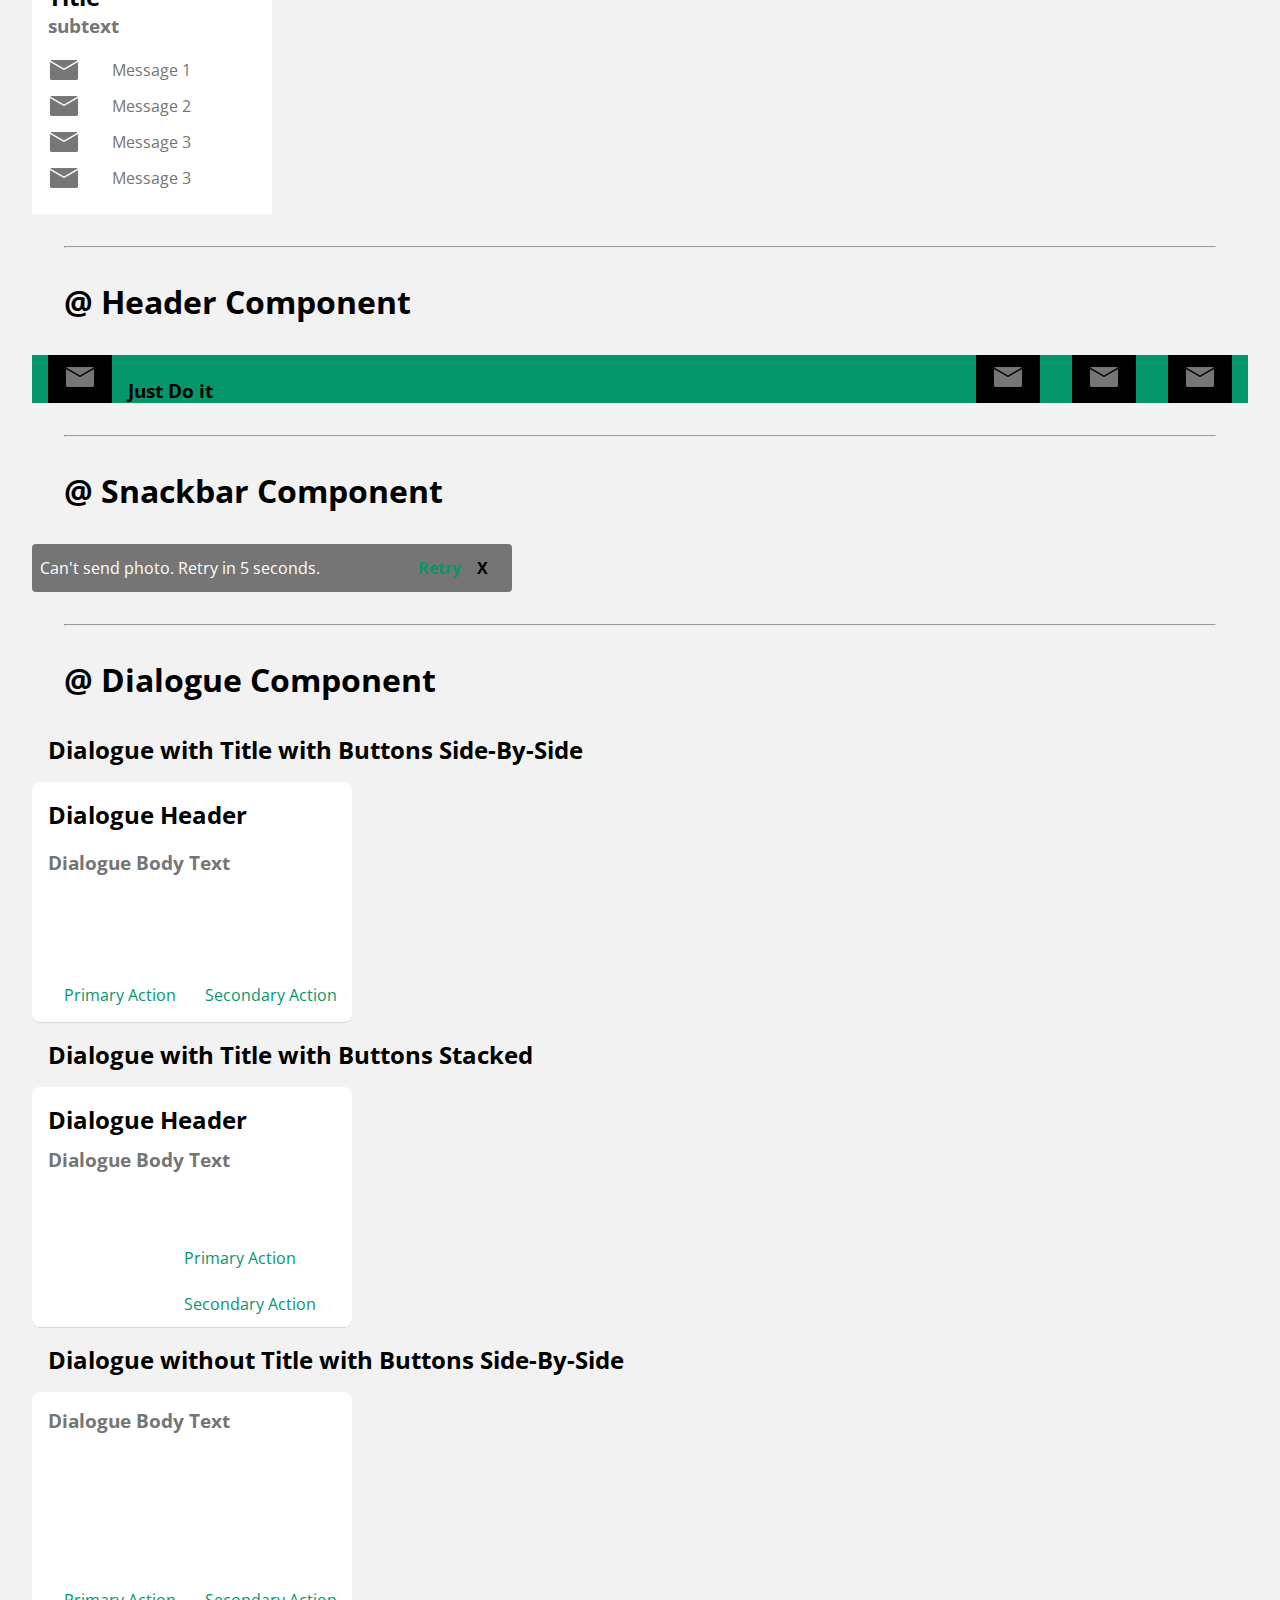
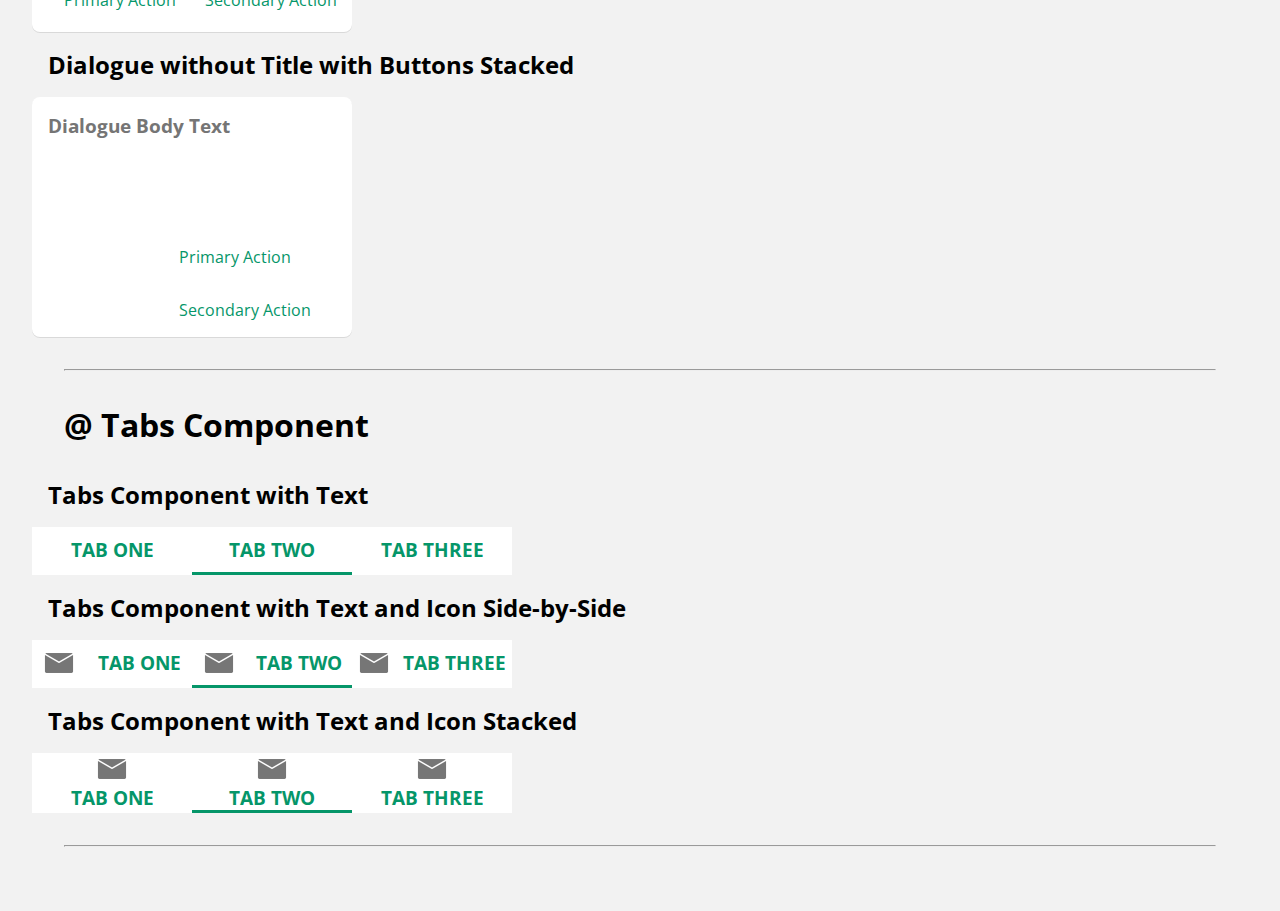
==== commit 7ca88d74: "Add two more varients of card. Update background color." ====
--- a/index.html
+++ b/index.html
@@ -203,6 +203,75 @@
 
 
 
+    <h2 class="comp-lib-h2">Card Component Basic Only Buttons</h2>
+    <!-- Card Component Starts -- Basic only buttons -->
+    <div class="card card-basic-only-buttons">
+        <img class="card__img card__img--basic-only-buttons"
+            src="https://material-components.github.io/material-components-web-catalog/static/media/photos/3x2/2.jpg"/>
+
+        <div class="card__info">
+            <h2 class="card__primary-text">Mountains Hill Top</h2>
+            <h3 class="card__secondary-text">Author Name</h3>
+        </div>
+
+        <div class="card__description">
+            <p>Visit ten places on our planet that are undergoing the biggest changes today.</p>
+        </div>
+
+        <div class="card__actions">
+            <div class="card__buttons">
+                <button class="card__button button-inherit-parent">READ</button>
+                <button class="card__button button-inherit-parent">BOOKMARK</button>
+            </div>
+
+
+            <!-- Inset Icons base on need -->
+            <div class="card__icons card__icons-only-buttons">
+                <img class="card__icon" src="/flaticons/mail.png" alt="Image">
+                <img class="card__icon" src="/flaticons/mail.png" alt="Image">
+                <img class="card__icon" src="/flaticons/mail.png" alt="Image">
+            </div>
+
+        </div>
+    </div>
+    <!-- Card Component Ends -- Basic  only button -->
+
+
+
+    <h2 class="comp-lib-h2">Card Component Basic Only Icons</h2>
+    <!-- Card Component Starts -- Basic only Icons  -->
+    <div class="card card-basic-only-icons">
+        <img class="card__img card__img--basic-only-icons"
+            src="https://material-components.github.io/material-components-web-catalog/static/media/photos/3x2/2.jpg"/>
+
+        <div class="card__info">
+            <h2 class="card__primary-text">Mountains Hill Top</h2>
+            <h3 class="card__secondary-text">Author Name</h3>
+        </div>
+
+        <div class="card__description">
+            <p>Visit ten places on our planet that are undergoing the biggest changes today.</p>
+        </div>
+
+        <div class="card__actions">
+            <div class="card__buttons card__buttons--basic-only-icons">
+                <button class="card__button button-inherit-parent">READ</button>
+                <button class="card__button button-inherit-parent">BOOKMARK</button>
+            </div>
+
+
+            <!-- Inset Icons base on need -->
+            <div class="card__icons">
+                <img class="card__icon" src="/flaticons/mail.png" alt="Image">
+                <img class="card__icon" src="/flaticons/mail.png" alt="Image">
+                <img class="card__icon" src="/flaticons/mail.png" alt="Image">
+            </div>
+
+        </div>
+    </div>
+    <!-- Card Component Ends -- Basic  only button -->
+
+
     <h2 class="comp-lib-h2">Card Horizontal Image and Text</h2>
     <!-- Card Component Starts -- Horizontal Image and Text -->
     <div class="card card-img-text-side-by-side">
@@ -241,7 +310,7 @@
 
 
 
-    
+
     <!-- Chip Component Starts -->
     <h1 class="comp-lib-h1">@ Chip Component</h1>
 
--- a/styles.css
+++ b/styles.css
@@ -20,7 +20,7 @@
 }
 
 body{
-    background: #AAAAAA;
+    background: var(--grey-subtle);
     padding: 2rem;
     font-family: 'Open Sans', sans-serif;
 }
@@ -286,6 +286,51 @@
 /*  Card Component Ends -- Basic with Header */
 
 
+/*  Card Component Starts -- Basic only buttons */
+.card-basic-only-buttons {
+    grid-template-areas: 'cardImg     cardImg     cardImg    cardImg    cardImg    cardImg'
+                         'cardImg     cardImg     cardImg    cardImg    cardImg    cardImg'
+                         'cardImg     cardImg     cardImg    cardImg    cardImg    cardImg'
+                         'cardInfo     cardInfo     cardInfo    cardInfo    cardInfo    cardInfo'
+                         'cardInfo     cardInfo     cardInfo    cardInfo    cardInfo    cardInfo'
+                         'cardDesc     cardDesc     cardDesc    cardDesc    cardDesc    cardDesc'
+                         'cardActions cardActions cardActions cardActions cardActions cardActions';
+}
+.card__img--basic-only-buttons {
+    object-fit: cover;
+    width: 100%;
+    height: 100%;
+}
+
+.card__icons-only-buttons {
+    display: none;
+
+}
+/*  Card Component Ends -- Basic  only buttons */
+
+
+/*  Card Component Starts -- Basic only Icons */
+.card-basic-only-icons {
+    grid-template-areas: 'cardImg     cardImg     cardImg    cardImg    cardImg    cardImg'
+                         'cardImg     cardImg     cardImg    cardImg    cardImg    cardImg'
+                         'cardImg     cardImg     cardImg    cardImg    cardImg    cardImg'
+                         'cardInfo     cardInfo     cardInfo    cardInfo    cardInfo    cardInfo'
+                         'cardInfo     cardInfo     cardInfo    cardInfo    cardInfo    cardInfo'
+                         'cardDesc     cardDesc     cardDesc    cardDesc    cardDesc    cardDesc'
+                         'cardActions cardActions cardActions cardActions cardActions cardActions';
+}
+.card__img--basic-only-icons {
+    object-fit: cover;
+    width: 100%;
+    height: 100%;
+}
+
+.card__buttons--basic-only-icons {
+    display: none;
+
+}
+/*  Card Component Ends -- Basic  only button */
+
 
 /*  Card Component Starts -- Horizontal Image and Text */
 .card-img-text-side-by-side {
@@ -299,6 +344,8 @@
     display: none;
 }
 /*  Card Component Ends -- Horizontal Image and Text */
+
+
 /*  Card Component Ends */
 
 
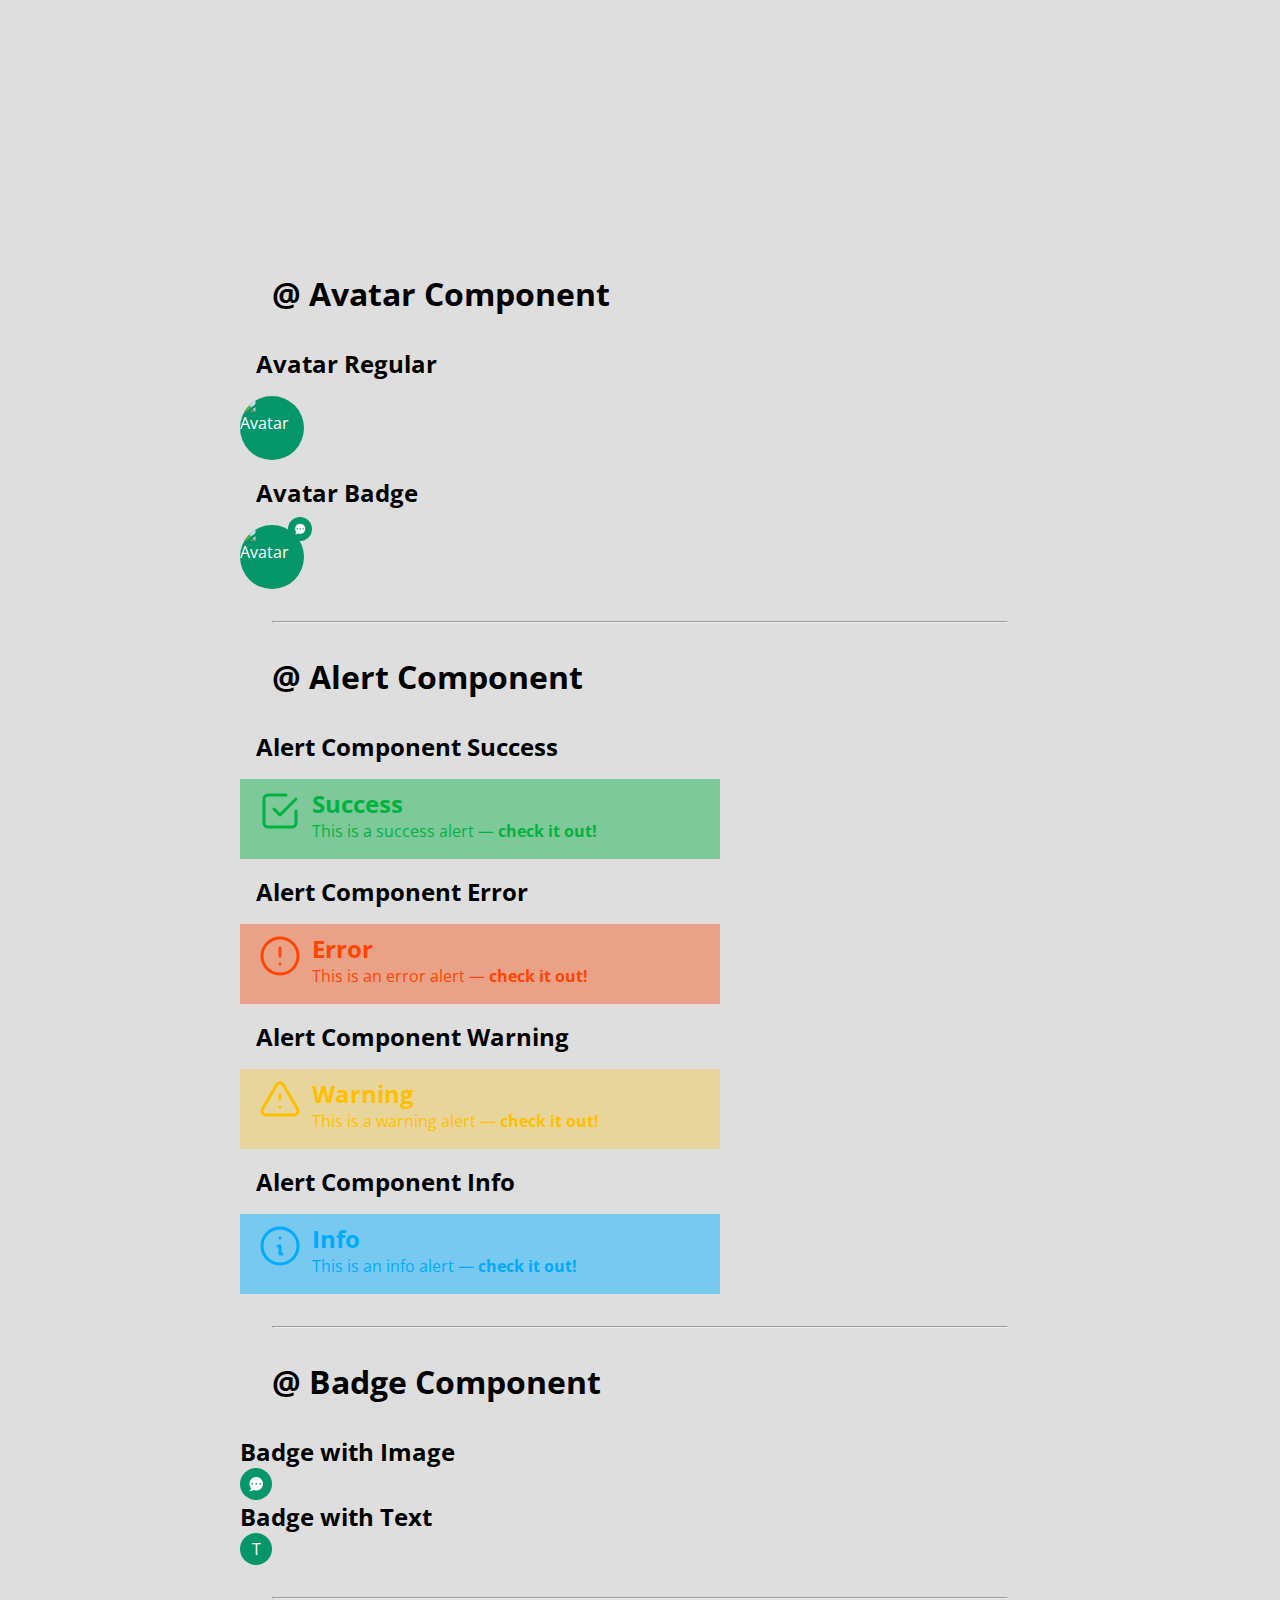
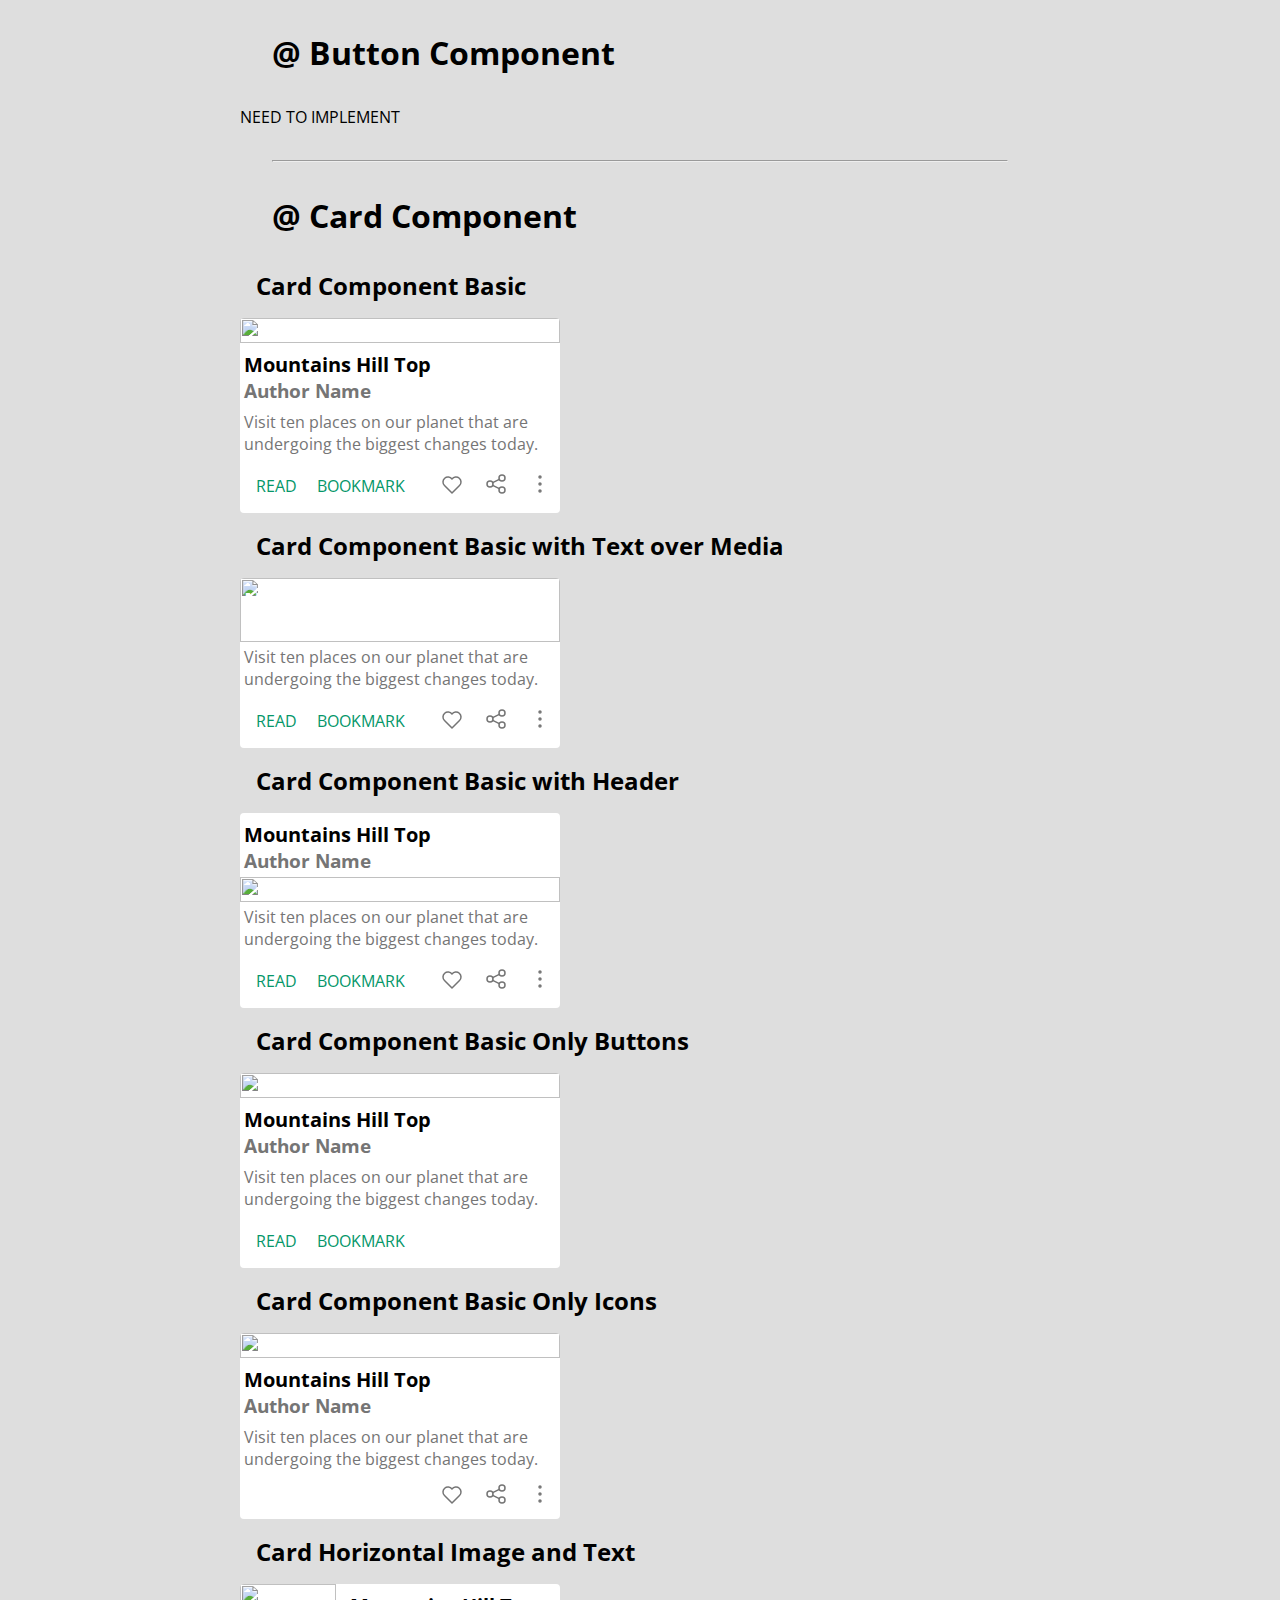
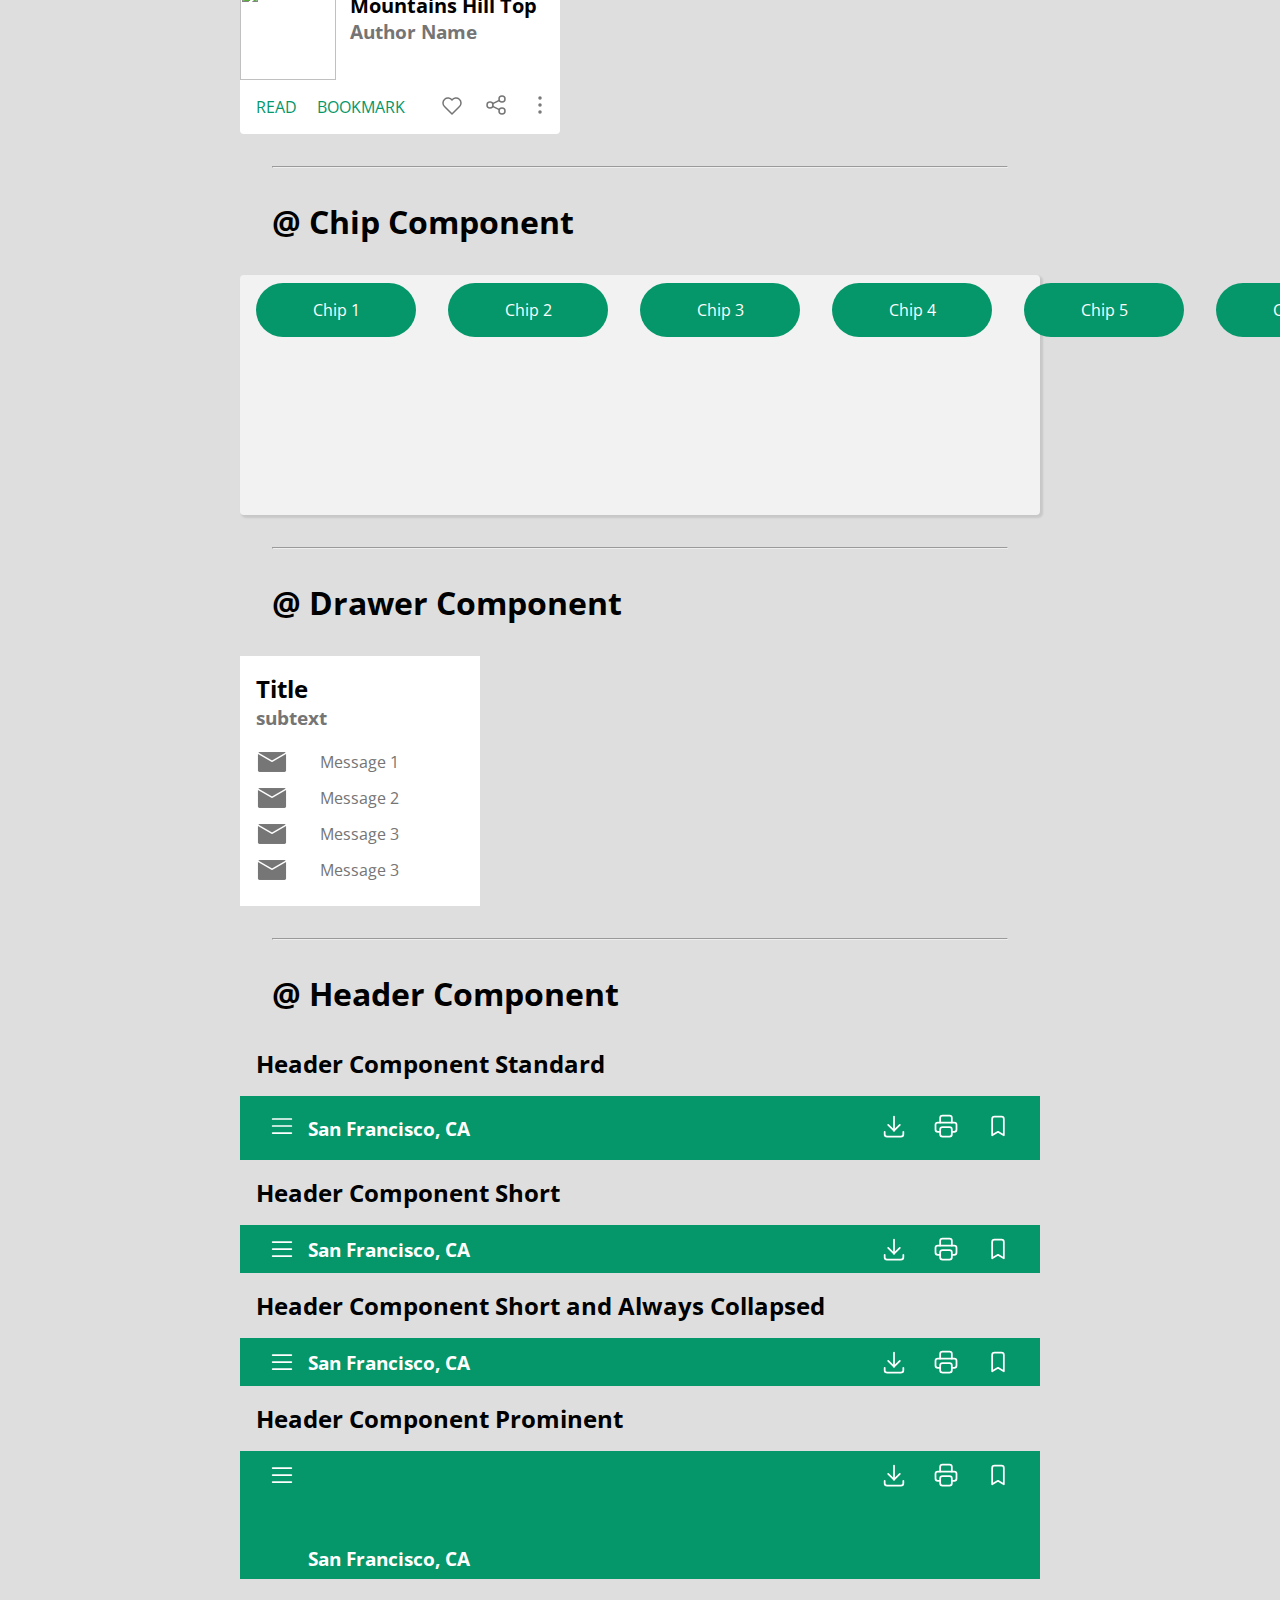
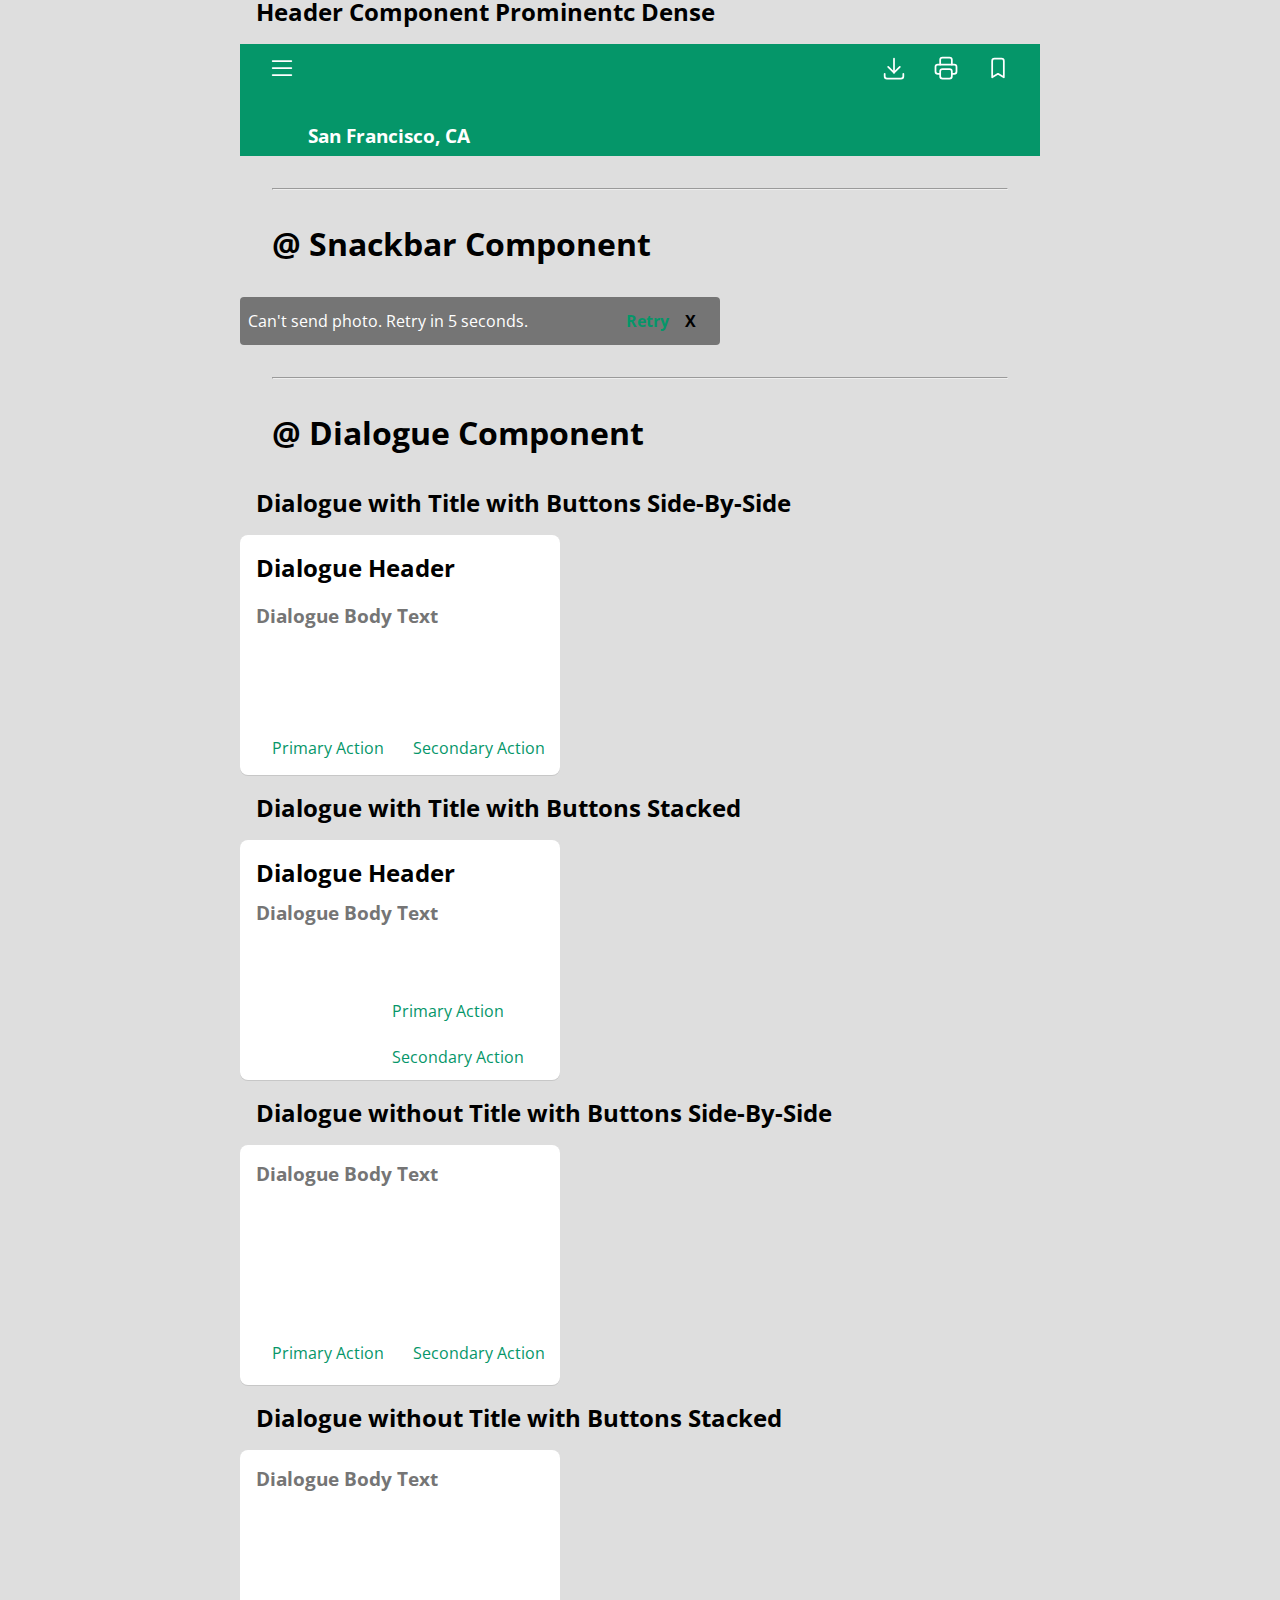
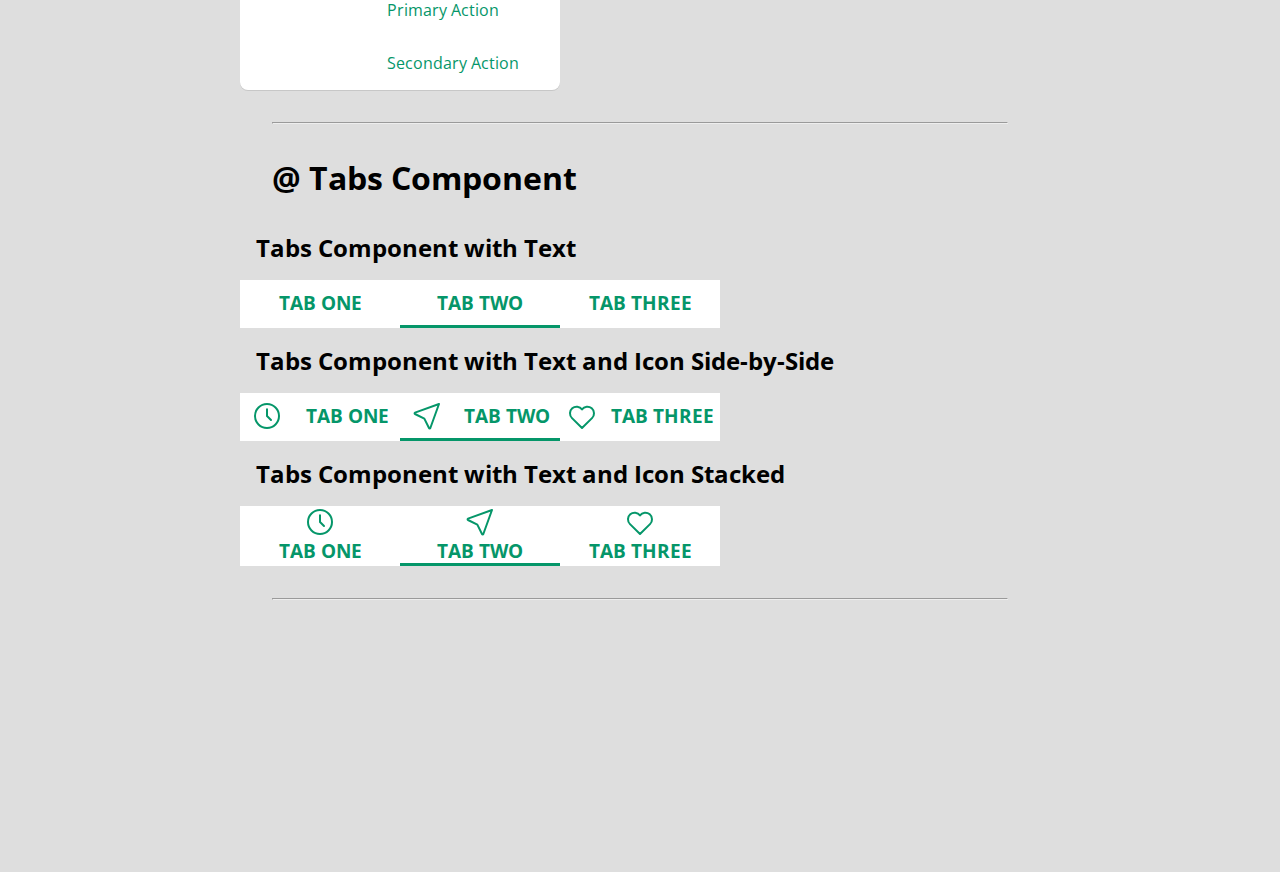
==== commit d8910dae: "Modularise CSS Add Header component" ====
--- a/index.html
+++ b/index.html
@@ -40,22 +40,65 @@
     <!-- Alert Component Starts -->
     <h1 class="comp-lib-h1">@ Alert Component</h1>
 
-    <!-- Alert Component Description -->
-    <div class="alert">
-
-        <div class="alert__bg-primary alert--position-start"></div>
-        <div class="alert__bg-dark alert--position-start"></div>
-
-        <div class="alert__content alert--position-start">
-            <img class="alert__icon" src="/flaticons/sync-green.png" alt="Image">
-            </img>
-
-            <div class="alert__text">
-                <h2 class="alert__title">Brutus Alert</h2>
-                <p class="alert__description">Beware the <strong>Ides of March!</strong></p>
-            </div>
-        </div>
-    </div>
+    <h2 class="comp-lib-h2">Alert Component Success</h2>
+    <!-- Alert Component Starts -- Success -->
+    <div class="alert alert--success">
+        <img class="alert__icon" src="/components/alert/success.svg" alt="success">
+        </img>
+
+        <div class="alert__content">
+            <div class="alert__text alert__text--success">
+                <h2 class="alert__title">Success</h2>
+                <p class="alert__description">This is a success alert — <strong>check it out!</strong></p>
+            </div>
+        </div>
+    </div>
+    <!-- Alert Component Ends -- Success -->
+
+    <h2 class="comp-lib-h2">Alert Component Error</h2>
+    <!-- Alert Component Starts -- Error -->
+    <div class="alert alert--error">
+        <img class="alert__icon" src="/components/alert/error.svg" alt="error">
+        </img>
+
+        <div class="alert__content">
+            <div class="alert__text alert__text--error">
+                <h2 class="alert__title">Error</h2>
+                <p class="alert__description">This is an error alert — <strong>check it out!</strong></p>
+            </div>
+        </div>
+    </div>
+    <!-- Alert Component Ends -- Error -->
+
+    <h2 class="comp-lib-h2">Alert Component Warning</h2>
+    <!-- Alert Component Starts -- Warning -->
+    <div class="alert alert--warning">
+        <img class="alert__icon" src="/components/alert/warning.svg" alt="warning">
+        </img>
+
+        <div class="alert__content">
+            <div class="alert__text alert__text--warning ">
+                <h2 class="alert__title">Warning</h2>
+                <p class="alert__description">This is a warning alert — <strong>check it out!</strong></p>
+            </div>
+        </div>
+    </div>
+    <!-- Alert Component Ends -- Warning -->
+
+    <h2 class="comp-lib-h2">Alert Component Info</h2>
+    <!-- Alert Component Starts -- Info -->
+    <div class="alert alert--info">
+        <img class="alert__icon" src="/components/alert/info.svg" alt="Info">
+        </img>
+
+        <div class="alert__content">
+            <div class="alert__text alert__text--info">
+                <h2 class="alert__title">Info</h2>
+                <p class="alert__description">This is an info alert — <strong>check it out!</strong></p>
+            </div>
+        </div>
+    </div>
+    <!-- Alert Component Ends -- Info -->
 
     <!-- Alert Component Ends -->
     <hr class="comp-lib-hr">
@@ -125,9 +168,9 @@
 
             <!-- Inset Icons base on need -->
             <div class="card__icons">
-                <img class="card__icon" src="/flaticons/mail.png" alt="Image">
-                <img class="card__icon" src="/flaticons/mail.png" alt="Image">
-                <img class="card__icon" src="/flaticons/mail.png" alt="Image">
+                <img class="card__icon" src="/components/card/like.svg" alt="like">
+                <img class="card__icon" src="/components/card/share.svg" alt="share">
+                <img class="card__icon" src="/components/card/menu.svg" alt="menu">
             </div>
 
         </div>
@@ -142,8 +185,8 @@
             src="https://material-components.github.io/material-components-web-catalog/static/media/photos/3x2/2.jpg"/>
 
         <div class="card__info card__info--basic-text-over-media">
-            <h2 class="card__primary-text">Mountains Hill Top</h2>
-            <h3 class="card__secondary-text">Author Name</h3>
+            <h2 class="card__primary-text card__primary-text--basic-text-over-media">Mountains Hill Top</h2>
+            <h3 class="card__secondary-text card__secondary-text--basic-text-over-media">Author Name</h3>
         </div>
 
         <div class="card__description">
@@ -159,9 +202,10 @@
 
             <!-- Inset Icons base on need -->
             <div class="card__icons">
-                <img class="card__icon" src="/flaticons/mail.png" alt="Image">
-                <img class="card__icon" src="/flaticons/mail.png" alt="Image">
-                <img class="card__icon" src="/flaticons/mail.png" alt="Image">
+                <img class="card__icon" src="/components/card/like.svg" alt="like">
+                <img class="card__icon" src="/components/card/share.svg" alt="share">
+                <img class="card__icon" src="/components/card/menu.svg" alt="menu">
+ 
             </div>
 
         </div>
@@ -192,9 +236,10 @@
 
             <!-- Inset Icons base on need -->
             <div class="card__icons">
-                <img class="card__icon" src="/flaticons/mail.png" alt="Image">
-                <img class="card__icon" src="/flaticons/mail.png" alt="Image">
-                <img class="card__icon" src="/flaticons/mail.png" alt="Image">
+                <img class="card__icon" src="/components/card/like.svg" alt="like">
+                <img class="card__icon" src="/components/card/share.svg" alt="share">
+                <img class="card__icon" src="/components/card/menu.svg" alt="menu">
+ 
             </div>
 
         </div>
@@ -227,9 +272,10 @@
 
             <!-- Inset Icons base on need -->
             <div class="card__icons card__icons-only-buttons">
-                <img class="card__icon" src="/flaticons/mail.png" alt="Image">
-                <img class="card__icon" src="/flaticons/mail.png" alt="Image">
-                <img class="card__icon" src="/flaticons/mail.png" alt="Image">
+                <img class="card__icon" src="/components/card/like.svg" alt="like">
+                <img class="card__icon" src="/components/card/share.svg" alt="share">
+                <img class="card__icon" src="/components/card/menu.svg" alt="menu">
+ 
             </div>
 
         </div>
@@ -262,9 +308,10 @@
 
             <!-- Inset Icons base on need -->
             <div class="card__icons">
-                <img class="card__icon" src="/flaticons/mail.png" alt="Image">
-                <img class="card__icon" src="/flaticons/mail.png" alt="Image">
-                <img class="card__icon" src="/flaticons/mail.png" alt="Image">
+                <img class="card__icon" src="/components/card/like.svg" alt="like">
+                <img class="card__icon" src="/components/card/share.svg" alt="share">
+                <img class="card__icon" src="/components/card/menu.svg" alt="menu">
+ 
             </div>
 
         </div>
@@ -296,9 +343,10 @@
 
             <!-- Inset Icons base on need -->
             <div class="card__icons">
-                <img class="card__icon" src="/flaticons/mail.png" alt="Image">
-                <img class="card__icon" src="/flaticons/mail.png" alt="Image">
-                <img class="card__icon" src="/flaticons/mail.png" alt="Image">
+                <img class="card__icon" src="/components/card/like.svg" alt="like">
+                <img class="card__icon" src="/components/card/share.svg" alt="share">
+                <img class="card__icon" src="/components/card/menu.svg" alt="menu">
+ 
             </div>
 
         </div>
@@ -376,37 +424,142 @@
 
 
 
+
     <!-- Header Component Starts -->
     <h1 class="comp-lib-h1">@ Header Component</h1>
 
-    <!-- Header Component Regular -->
-    <div class="header">
-
-        <!-- <section  class="header__navigation"> -->
-            <button class="header__btn-download button-inherit-parent">
-                <img class="tab-bar__icon" src="/flaticons/mail.png" alt="Image">
-            </button>
-            <h3 class="header__title">
-                Just Do it
-            </h3>
-        <!-- </section> -->
+
+    <h2 class="comp-lib-h2">Header Component Standard</h2>
+    <!-- Header Component Starts -- Standard -->
+    <div class="header header--standard">
+        <button class="header__btn button-inherit-parent">
+            <img class="header__icon" src="/components/header/hamburger-menu.svg" alt="Image">
+        </button>
+        <h3 class="header__title">
+            San Francisco, CA
+        </h3>
 
         <div class="header__action">
-            <button class="header__btn-download button-inherit-parent">
-                <img class="tab-bar__icon" src="/flaticons/mail.png" alt="Image">
-            </button>
-            <button class="header__btn-print button-inherit-parent">
-                <img class="tab-bar__icon" src="/flaticons/mail.png" alt="Image">
-            </button>
-            <button class="header__btn-save button-inherit-parent">
-                <img class="tab-bar__icon" src="/flaticons/mail.png" alt="Image">
-            </button>
-        </div>
-    </div>
+            <button class="header__btn button-inherit-parent">
+                <img class="header__icon" src="/components/header/download.svg" alt="Image">
+            </button>
+            <button class="header__btn button-inherit-parent">
+                <img class="header__icon" src="/components/header/printer.svg" alt="Image">
+            </button>
+            <button class="header__btn button-inherit-parent">
+                <img class="header__icon" src="/components/header/bookmark.svg" alt="Image">
+            </button>
+        </div>
+    </div>
+    <!-- Header Component Ends -- Standard -->
+
+        
+
+    
+    <h2 class="comp-lib-h2">Header Component Short</h2>
+    <!-- Header Component Starts -- Short -->
+    <div class="header header--short">
+        <button class="header__btn header__btn--short button-inherit-parent">
+            <img class="header__icon" src="/components/header/hamburger-menu.svg" alt="Image">
+        </button>
+        <h3 class="header__title">
+            San Francisco, CA
+        </h3>
+
+        <div class="header__action">
+            <button class="header__btn header__btn--short button-inherit-parent">
+                <img class="header__icon" src="/components/header/download.svg" alt="Image">
+            </button>
+            <button class="header__btn header__btn--short button-inherit-parent">
+                <img class="header__icon" src="/components/header/printer.svg" alt="Image">
+            </button>
+            <button class="header__btn header__btn--short button-inherit-parent">
+                <img class="header__icon" src="/components/header/bookmark.svg" alt="Image">
+            </button>
+        </div>
+    </div>
+    <!-- Header Component Ends -- Short -->
+
+
+    <h2 class="comp-lib-h2">Header Component Short and Always Collapsed</h2>
+    <!-- Header Component Starts -- Short  and Always Collapsed -->
+    <div class="header header--short">
+        <button class="header__btn button-inherit-parent">
+            <img class="header__icon" src="/components/header/hamburger-menu.svg" alt="Image">
+        </button>
+        <h3 class="header__title">
+            San Francisco, CA
+        </h3>
+
+        <div class="header__action">
+            <button class="header__btn button-inherit-parent">
+                <img class="header__icon" src="/components/header/download.svg" alt="Image">
+            </button>
+            <button class="header__btn button-inherit-parent">
+                <img class="header__icon" src="/components/header/printer.svg" alt="Image">
+            </button>
+            <button class="header__btn button-inherit-parent">
+                <img class="header__icon" src="/components/header/bookmark.svg" alt="Image">
+            </button>
+        </div>
+    </div>
+    <!-- Header Component Ends -- Short and Always Collapsed -->
+
+
+    <h2 class="comp-lib-h2">Header Component Prominent</h2>
+    <!-- Header Component Starts -- Prominent -->
+    <div class="header header--prominent">
+        <button class="header__btn header__btn--prominent button-inherit-parent">
+            <img class="header__icon" src="/components/header/hamburger-menu.svg" alt="Image">
+        </button>
+        <h3 class="header__title header__title--prominent">
+            San Francisco, CA
+        </h3>
+
+        <div class="header__action">
+            <button class="header__btn header__btn--prominent button-inherit-parent">
+                <img class="header__icon" src="/components/header/download.svg" alt="Image">
+            </button>
+            <button class="header__btn header__btn--prominent button-inherit-parent">
+                <img class="header__icon" src="/components/header/printer.svg" alt="Image">
+            </button>
+            <button class="header__btn header__btn--prominent button-inherit-parent">
+                <img class="header__icon" src="/components/header/bookmark.svg" alt="Image">
+            </button>
+        </div>
+    </div>
+    <!-- Header Component Ends -- Prominent -->
+
+
+
+    <h2 class="comp-lib-h2">Header Component Prominentc Dense</h2>
+    <!-- Header Component Starts -- Prominent Dense -->
+    <div class="header header--prominent-dense">
+        <button class="header__btn header__btn--prominent-dense button-inherit-parent">
+            <img class="header__icon" src="/components/header/hamburger-menu.svg" alt="Image">
+        </button>
+        <h3 class="header__title header__title--prominent">
+            San Francisco, CA
+        </h3>
+
+        <div class="header__action">
+            <button class="header__btn header__btn--prominent-dense button-inherit-parent">
+                <img class="header__icon" src="/components/header/download.svg" alt="Image">
+            </button>
+            <button class="header__btn header__btn--prominent-dense button-inherit-parent">
+                <img class="header__icon" src="/components/header/printer.svg" alt="Image">
+            </button>
+            <button class="header__btn header__btn--prominent-dense button-inherit-parent">
+                <img class="header__icon" src="/components/header/bookmark.svg" alt="Image">
+            </button>
+        </div>
+    </div>
+    <!-- Header Component Ends -- Prominent Dense -->
 
 
     <!-- Header Component Ends -->
     <hr class="comp-lib-hr">
+
 
 
 
@@ -524,15 +677,15 @@
     <!-- Tabs Component Starts -- with Text -->
     <div class="tab-bar">
         <div class="tab-bar__tab">
-            <div class="tab-bar__icon tab-bar__icon--none"></div>
+            <img class="tab-bar__icon tab-bar__icon--none" src="/components/tab-bar/clock.svg" alt="clock">
             <h3 class="tab-bar__title">Tab One</h3>
         </div>
         <div class="tab-bar__tab tab-bar__tab--focus">
-            <div class="tab-bar__icon tab-bar__icon--none"></div>
+            <img class="tab-bar__icon tab-bar__icon--none" src="/components/tab-bar/location.svg" alt="location">
             <h3 class="tab-bar__title">Tab Two</h3>
         </div>
         <div class="tab-bar__tab">
-            <div class="tab-bar__icon tab-bar__icon--none"></div>
+            <img class="tab-bar__icon tab-bar__icon--none"  src="/components/tab-bar/heart.svg" alt="heart">
             <h3 class="tab-bar__title">Tab Three</h3>
         </div>
     </div>
@@ -543,15 +696,15 @@
     <!-- Tabs Component Starts -- with Text and Icon side-by-side -->
     <div class="tab-bar">
         <div class="tab-bar__tab">
-            <img class="tab-bar__icon" src="/flaticons/mail.png" alt="Image">
+            <img class="tab-bar__icon" src="/components/tab-bar/clock.svg" alt="clock">
             <h3 class="tab-bar__title">Tab One</h3>
         </div>
         <div class="tab-bar__tab tab-bar__tab--focus">
-            <img class="tab-bar__icon" src="/flaticons/mail.png" alt="Image">
+            <img class="tab-bar__icon" src="/components/tab-bar/location.svg" alt="location">
             <h3 class="tab-bar__title">Tab Two</h3>
         </div>
         <div class="tab-bar__tab">
-            <img class="tab-bar__icon" src="/flaticons/mail.png" alt="Image">
+            <img class="tab-bar__icon" src="/components/tab-bar/heart.svg" alt="heart">
             <h3 class="tab-bar__title">Tab Three</h3>
         </div>
     </div>
@@ -562,15 +715,15 @@
     <!-- Tabs Component Starts -- with Text and Icon Stacked -->
     <div class="tab-bar">
         <div class="tab-bar__tab tab-bar__tab--icon-text-stacked ">
-            <img class="tab-bar__icon" src="/flaticons/mail.png" alt="Image">
+            <img class="tab-bar__icon"  src="/components/tab-bar/clock.svg" alt="clock">
             <h3 class="tab-bar__title">Tab One</h3>
         </div>
         <div class="tab-bar__tab tab-bar__tab--icon-text-stacked tab-bar__tab--focus">
-            <img class="tab-bar__icon" src="/flaticons/mail.png" alt="Image">
+            <img class="tab-bar__icon" src="/components/tab-bar/location.svg" alt="location">
             <h3 class="tab-bar__title">Tab Two</h3>
         </div>
         <div class="tab-bar__tab tab-bar__tab--icon-text-stacked ">
-            <img class="tab-bar__icon" src="/flaticons/mail.png" alt="Image">
+            <img class="tab-bar__icon" src="/components/tab-bar/heart.svg" alt="heart">
             <h3 class="tab-bar__title">Tab Three</h3>
         </div>
     </div>
--- a/styles.css
+++ b/styles.css
@@ -1,10 +1,20 @@
 @import url('https://fonts.googleapis.com/css2?family=Open+Sans:wght@500&display=swap');
 
-* {
-    box-sizing: border-box;
-    padding: 0px;
-    margin: 0px;
-}
+
+@import "./reset-css.css";
+@import "./components/alert/alert.css";
+@import "./components/avatar/avatar.css";
+@import "./components/badge/badge.css";
+@import "./components/card/card.css";
+@import "./components/chip/chip.css";
+@import "./components/dialogue/dialogue.css";
+@import "./components/drawer/drawer.css";
+@import "./components/header/header.css";
+@import "./components/snackbar/snackbar.css";
+@import "./components/tab-bar/tab-bar.css";
+
+
+
 :root{
     --primary-color: #059669;
     --rgba-primary-color-hover: 5, 150, 105, 0.1;
@@ -12,16 +22,26 @@
 
     --black: #000000;
     --white: white;
+    --rgba-light-theme-hover: 255, 255, 255, 0.1;
     --grey-subtle: #F2F2F2;
     --grey-secondary: #757575;
 
     --rgba-box-shadow: 0, 0, 0, 0.1;
     --description-text: #757575;
+
+    --alert-success-light-font-color: #00b341;
+    --rgba-alert-success-light-background-color: 0, 173, 64, 0.43;
+    --alert-error-light-font-color: #ff4500;
+    --rgba-alert-error-light-background-color: 250, 67, 0, 0.39;
+    --alert-warning-light-font-color: #ffbf00;
+    --rgba-alert-warning-light-background-color: 255, 191, 0, 0.3;
+    --alert-info-light-font-color: #00abfb;
+    --rgba-alert-info-light-background-color: 31, 184, 255, 0.53;
 }
 
 body{
-    background: var(--grey-subtle);
-    padding: 2rem;
+    background: #dedede;
+    padding: 15rem;
     font-family: 'Open Sans', sans-serif;
 }
 
@@ -35,712 +55,4 @@
     margin: 1rem;
 }
 
-/* Common CSS Starts */
-.button-inherit-parent {
-    background: none;
-	color: inherit;
-	border: none;
-	padding: 0;
-	font: inherit;
-	cursor: pointer;
-	outline: inherit;
-}
-/* Common CSS Ends */
 
-
-
-
-/*  Avatar Component Starts */
-.avatar{
-    width: 4rem;
-    height: 4rem;
-    border-radius: 50%;
-    background-color: var(--primary-color);
-    color: var(--white);
-
-    display: flex;
-    justify-content: center;
-    align-items: center;
-
-    position: relative;
-}
-.avatar__content {
-    width: 4rem;
-    height: 4rem;
-
-    border-radius: 50%;
-}
-/* Avatar Component with Badge */
-.avatar .badge {
-    position: absolute;
-    top: -0.5rem;
-    right: -0.5rem;
-    width: 1.5rem;
-    height: 1.5rem;
-}
-.avatar .badge__content {
-    width: 0.75rem;
-    height: 0.75rem;
-}
-/*  Avatar Component Ends */
-
-
-
-
-/*  Alert Component Starts */
-.alert {
-    position: relative;
-    height: 5rem;
-}
-.alert__bg-primary {
-    background-color: var(--primary-color);
-    opacity: 0.5;
-}
-.alert__bg-dark {
-    background-color: var(--grey-subtle);
-    opacity: 0.5;
-}
-.alert__content{
-    padding: 0.5rem;
-    border-radius: 0.25rem;
-    color: var(--white);
-
-    display: flex;
-    /* justify-content: center;
-    align-items: center; */
-}
-
-.alert__icon {
-    width: 2rem;
-    height: 2rem;
-    color: var(--primary-color);
-}
-
-.alert__text {
-    flex-grow: 1;
-    padding: 0rem 1rem;
-}
-
-.alert__title {
-    color: var(--primary-color);
-}
-.alert__description {
-    color: var(--primary-color);
-}
-
-
-.alert--position-start {
-    position: absolute;
-    top: 0px;
-    left: 0px;
-
-    width: 30rem;
-    height: 5rem;
-    border-radius: 0.25rem;
-}
-/*  Avatar Component Ends */
-
-
-
-/*  Badge Component Starts */
-.badge{
-    width: 2rem;
-    height: 2rem;
-    border-radius: 50%;
-    background-color: var(--primary-color);
-    color: var(--white);
-
-    display: flex;
-    justify-content: center;
-    align-items: center;
-}
-
-.badge__content {
-    width: 1rem;
-    height: 1rem;
-}
-/*  Badge Component Ends */
-
-
-
-
-
-/*  Card Component Starts */
-.card{
-    display: grid;
-    width: 20rem;
-    height: auto;
-    background: var(--white);
-    border-radius: 0.25rem;
-    overflow: hidden;
-
-}
-
-.card__img {
-    grid-area: cardImg;
-    width: 6rem;
-    height: 6rem;
-}
-
-.card__info {
-    grid-area: cardInfo;
-}
-
-.card__actions {
-    grid-area: cardActions;
-}
-
-.card__info {
-    padding: 0.5rem 0.25rem 0.25rem 0.25rem;
-}
-.card__primary-text{
-    font-size: 1.25rem;
-    color: var(--black);
-}
-.card__secondary-text{
-    color: var(--grey-secondary);
-}
-
-.card__description {
-    grid-area: cardDesc;
-    padding: 0.25rem;
-    color: var(--grey-secondary);
-    /* display: none; */
-}
-
-.card__actions {
-    display: flex;
-
-    min-height: 2rem;
-    padding: 0.5rem;
-    align-items: center;
-
-}
-
-.card__button {
-    color: var(--primary-color);
-    padding: 0.5rem;
-}
-
-.card__icons {
-    margin-left: auto;
-}
-.card__icon {
-    width: 1.5rem;
-    height: 1.5rem;
-    margin-left: 1rem;
-}
-
-/*  Card Component Starts -- Basic */
-.card-basic {
-    grid-template-areas: 'cardImg     cardImg     cardImg    cardImg    cardImg    cardImg'
-                         'cardImg     cardImg     cardImg    cardImg    cardImg    cardImg'
-                         'cardImg     cardImg     cardImg    cardImg    cardImg    cardImg'
-                         'cardInfo     cardInfo     cardInfo    cardInfo    cardInfo    cardInfo'
-                         'cardInfo     cardInfo     cardInfo    cardInfo    cardInfo    cardInfo'
-                         'cardDesc     cardDesc     cardDesc    cardDesc    cardDesc    cardDesc'
-                         'cardActions cardActions cardActions cardActions cardActions cardActions';
-}
-.card__img--basic {
-    object-fit: cover;
-    width: 100%;
-    height: 100%;
-}
-/*  Card Component Ends -- Basic */
-
-/*  Card Component Starts -- Basic with Text over Media */
-.card-basic-text-over-media {
-    grid-template-areas: 'cardImg     cardImg     cardImg    cardImg    cardImg    cardImg'
-                         'cardDesc     cardDesc     cardDesc    cardDesc    cardDesc    cardDesc'
-                         'cardActions cardActions cardActions cardActions cardActions cardActions';
-}
-.card__img--basic-text-over-media {
-    object-fit: cover;
-    width: 100%;
-    height: 100%;
-}
-.card__info--basic-text-over-media {
-    grid-area: cardImg-start / cardImg-start / cardImg-end / cardImg-end;
-    margin-top: auto;
-}
-/*  Card Component Ends -- Basic with Text over Media */
-
-
-/*  Card Component Starts -- Basic with Header */
-.card-basic-text-header {
-    grid-template-areas: 'cardInfo     cardInfo     cardInfo    cardInfo    cardInfo    cardInfo'
-                         'cardImg     cardImg     cardImg    cardImg    cardImg    cardImg'
-                         'cardDesc     cardDesc     cardDesc    cardDesc    cardDesc    cardDesc'
-                         'cardActions cardActions cardActions cardActions cardActions cardActions';
-}
-.card__img--basic-text-over-media {
-    object-fit: cover;
-    width: 100%;
-    height: 100%;
-}
-.card__info--basic-text-header {
-    grid-area: cardInfo;
-    margin-top: auto;
-}
-
-/*  Card Component Ends -- Basic with Header */
-
-
-/*  Card Component Starts -- Basic only buttons */
-.card-basic-only-buttons {
-    grid-template-areas: 'cardImg     cardImg     cardImg    cardImg    cardImg    cardImg'
-                         'cardImg     cardImg     cardImg    cardImg    cardImg    cardImg'
-                         'cardImg     cardImg     cardImg    cardImg    cardImg    cardImg'
-                         'cardInfo     cardInfo     cardInfo    cardInfo    cardInfo    cardInfo'
-                         'cardInfo     cardInfo     cardInfo    cardInfo    cardInfo    cardInfo'
-                         'cardDesc     cardDesc     cardDesc    cardDesc    cardDesc    cardDesc'
-                         'cardActions cardActions cardActions cardActions cardActions cardActions';
-}
-.card__img--basic-only-buttons {
-    object-fit: cover;
-    width: 100%;
-    height: 100%;
-}
-
-.card__icons-only-buttons {
-    display: none;
-
-}
-/*  Card Component Ends -- Basic  only buttons */
-
-
-/*  Card Component Starts -- Basic only Icons */
-.card-basic-only-icons {
-    grid-template-areas: 'cardImg     cardImg     cardImg    cardImg    cardImg    cardImg'
-                         'cardImg     cardImg     cardImg    cardImg    cardImg    cardImg'
-                         'cardImg     cardImg     cardImg    cardImg    cardImg    cardImg'
-                         'cardInfo     cardInfo     cardInfo    cardInfo    cardInfo    cardInfo'
-                         'cardInfo     cardInfo     cardInfo    cardInfo    cardInfo    cardInfo'
-                         'cardDesc     cardDesc     cardDesc    cardDesc    cardDesc    cardDesc'
-                         'cardActions cardActions cardActions cardActions cardActions cardActions';
-}
-.card__img--basic-only-icons {
-    object-fit: cover;
-    width: 100%;
-    height: 100%;
-}
-
-.card__buttons--basic-only-icons {
-    display: none;
-
-}
-/*  Card Component Ends -- Basic  only button */
-
-
-/*  Card Component Starts -- Horizontal Image and Text */
-.card-img-text-side-by-side {
-    grid-template-areas: 'cardImg     cardImg     cardInfo    cardInfo    cardInfo    cardInfo'
-                         'cardImg     cardImg     cardInfo    cardInfo    cardInfo    cardInfo'
-                         'cardImg     cardImg     cardInfo    cardInfo    cardInfo    cardInfo'
-                         'cardActions cardActions cardActions cardActions cardActions cardActions';
-}
-
-.card__description-none {
-    display: none;
-}
-/*  Card Component Ends -- Horizontal Image and Text */
-
-
-/*  Card Component Ends */
-
-
-
-
-
-/*  Chip Component with Flex */
-.chip-holder {
-    display: flex;
-    flex-direction: row;
-    flex-wrap: wrap;
-    align-items: flex-start;
-    align-content: flex-start;
-
-    height: 15rem;
-    background: var(--grey-subtle);
-    position: relative;
-
-    border-radius: 0.25rem;
-    box-shadow: 2px 2px 2px 1px rgba(0.1, 0.1, 0.1, 0.1);
-}
-
-.chip-holder__chip {
-    min-width: 10rem;
-    min-height: 3rem;
-    padding: 1rem;
-    margin: 0.5rem 1rem 0.5rem 1rem;
-    background: var(--primary-color);
-    border-radius: 50px;
-    color: var(--white);
-    text-align: center;
-}
-/*  Chip Component Ends with Flex */
-
-
-
-/*  Chip Component with Grid */
-.chip-holder {
-    display: grid;
-    grid-template-columns: 1fr 1fr 1fr 1fr 1fr 1fr;
-
-    height: 15rem;
-    background: var(--grey-subtle);
-    position: relative;
-
-    border-radius: 0.25rem;
-    box-shadow: 2px 2px 2px 1px rgba(0.1, 0.1, 0.1, 0.1);
-}
-
-.chip-holder__chip {
-    min-width: 10rem;
-    min-height: 3rem;
-    padding: 1rem;
-    margin: 0.5rem 1rem 0.5rem 1rem;
-    background: var(--primary-color);
-    border-radius: 50px;
-    color: var(--white);
-    text-align: center;
-}
-
-@media only screen and (max-width: 1212px) {
-    .chip-holder {
-        grid-template-columns: 1fr 1fr 1fr;
-    }
-  }
-/*  Chip Component Ends with Grid */
-
-
-
-
-/*  Drawer Component Starts */
-.drawer {
-    width: 15rem;
-    background-color: var(--white);
-    display: flex;
-    flex-direction: column;
-    padding: 1rem;
-}
-.drawer__heading {
-    margin: 0rem 0rem 1rem 0rem;
-}
-
-.drawer__title {
-
-}
-
-.drawer__subtitle {
-    color: var(--grey-secondary);
-}
-
-.drawer__content-holder {
-    display: flex;
-    flex-direction: column;
-}
-
-.drawer__content {
-    height: 2rem;
-    display: flex;
-    align-items: center;
-    margin-bottom: 0.25rem;
-}
-.drawer__content--focus {
-    background-color: var(--primary-color);
-    opacity: 0.5;
-}
-
-.drawer__icon {
-    width: 2rem;
-    height: 2rem;
-    display: inline-block;
-}
-
-.drawer__icon-description {
-    display: inline-block;
-    color: var(--grey-secondary);
-    margin-left: 2rem;
-
-}
-/*  Drawer Component Ends */
-
-
-
-/*  Header Component Starts */
-.header {
-    height: 3rem;
-    background-color: var(--primary-color);
-
-    display: flex;
-}
-
-.header__title {
-    margin-top: auto;
-
-}
-
-
-.header__action {
-    display: flex;
-    margin-left: auto;
-}
-
-.header__btn-download {
-    width: 4rem;
-    height: auto;
-    margin: 0rem 1rem 0rem 1rem;
-    background: var(--black);
-}
-
-.header__btn-print {
-    width: 4rem;
-    height: auto;
-    margin: 0rem 1rem 0rem 1rem;
-    background: var(--black);
-}
-
-.header__btn-save {
-    width: 4rem;
-    height: auto;
-    margin: 0rem 1rem 0rem 1rem;
-    background: var(--black);
-}
-
-/*  Header Component Ends */
-
-
-/*  Snackbar Component Starts */
-.snackbar {
-    width: 30rem;
-    height: 3rem;
-    border-radius: 0.25rem;
-
-    background-color: var(--grey-secondary);
-    display: flex;
-    align-items: center;
-    
-    /* Uncomment to Enable them to fix snack bar */
-
-    /* position: fixed;
-    bottom: 30px;
-    left: 30px; */
-}
-
-.snackbar__message {
-    flex-grow: 1;
-    padding: 0.5rem;
-    color: var(--white);
-}
-
-.snackbar__text-btn {
-    text-decoration: none;
-    border: none;
-    background: none;
-    padding: 0.5rem;
-    font-family: 'Open Sans', sans-serif;
-    font-weight: bold;
-}
-
-.snackbar__action {
-    color: var(--primary-color);
-}
-
-.snackbar__close {
-    text-decoration: none;
-}
-
-.snackbar__text-btn:last-child {
-    margin-right: 1rem;
-}
-
-/*  Snackbar Component Ends */
-
-
-
-/*  Dialogue Component Starts */
-
-.dialogue {
-    width: 20rem;
-    height: 15rem;
-    border-radius: 0.5rem;
-    box-shadow: 0px 1px 0px 0px rgba(var(--rgba-box-shadow));
-    background-color: var(--white);
-    
-    display: grid;
-    grid-template-columns: "1fr 1fr 1fr";
-
-}
-
-.dialogue__title {
-    grid-area: title;
-    /* background-color: red; */
-    padding: 1rem;
-    height: 2rem;
-}
-
-.dialogue__supporting-text {
-    grid-area: supportingText;
-    padding: 1rem;
-    color: var(--description-text);
-
-}
-
-.dialogue__action-btn {
-    width: auto;
-    border-radius: 8px;
-    margin: 6px;
-    color: var(--primary-color);
-    text-align: center;
-}
-.dialogue__action-btn:hover {
-    background-color:rgba(var(--rgba-primary-color-hover));
-}
-
-.dialogue__action-btn__primary {
-    grid-area: actionBtnPrimary;
-}
-
-.dialogue__action-btn__secondary {
-    grid-area: actionBtnSecondary;
-}
-
-/*  Dialogue Component Starts -- with Title with Buttons Side-By-Side  */
-.dialogue--title-buttons-side-by-side {
-    grid-template-areas: 'title          title            title'
-                         'supportingText supportingText   supportingText'
-                         'supportingText supportingText   supportingText'
-                         'supportingText supportingText   supportingText'
-                         'supportingText supportingText   supportingText'
-                         '.....          actionBtnPrimary actionBtnSecondary';
-}
-/*  Dialogue Component Ends -- with Buttons Stacked with Buttons Side-By-Side  */
-
-
-/*  Dialogue Component Starts -- with Title with Buttons Stacked */
-.dialogue--buttons-stacked {
-    grid-template-areas: 'title          title            title'
-                         'supportingText supportingText   supportingText'
-                         'supportingText supportingText   supportingText'
-                         'supportingText supportingText   supportingText'
-                         'supportingText supportingText   supportingText'
-                         '.....          .....            actionBtnPrimary'
-                         '.....          .....            actionBtnSecondary';
-
-}
-
-.dialogue__action-btn--stacked {
-    text-align: left;
-    padding-left: 1rem;
-}
-/*  Dialogue Component Ends -- with Title with Buttons Stacked */
-
-
-/*  Dialogue Component Starts -- without Title with Buttons Side-By-Side */
-.dialogue--no-title-buttons-side-by-side {
-    grid-template-areas: 'supportingText supportingText   supportingText'
-                         'supportingText supportingText   supportingText'
-                         'supportingText supportingText   supportingText'
-                         'supportingText supportingText   supportingText'
-                         '.....          actionBtnPrimary actionBtnSecondary';
-}
-
-.dialogue__title--none {
-    display: none;
-}
-/*  Dialogue Component Ends -- with Buttons Stacked with Buttons Side-By-Side */
-
-
-/*  Dialogue Component Starts -- without Title with Buttons Stacked */
-.dialogue--no-title-buttons-stacked {
-    grid-template-areas: 'supportingText supportingText   supportingText'
-                         'supportingText supportingText   supportingText'
-                         'supportingText supportingText   supportingText'
-                         'supportingText supportingText   supportingText'
-                         '.....          .....            actionBtnPrimary'
-                         '.....          .....            actionBtnSecondary';
-}
-
-.dialogue__title--none {
-    display: none;
-}
-
-.dialogue__action-btn--stacked {
-    text-align: left;
-    padding-left: 1rem;
-}
-/*  Dialogue Component Ends -- with Buttons Stacked with Buttons Stacked */
-
-
-/*  Dialogue Component Ends */
-
-
-
-
-/*  Tabs Component Starts */
-
-.tab-bar {
-    display: inline-flex;
-    background: var(--white);
-    height: auto;
-}
-
-.tab-bar__tab {
-    width: 10rem;
-    height: auto;
-    min-height: 3rem;
-
-    border-bottom: 3px solid var(--white);
-
-    display: flex;
-    align-items: center;
-    justify-content: center;
-}
-.tab-bar__tab:hover {
-    background: rgba(var(--rgba-primary-color-hover));
-}
-.tab-bar__tab--focus {
-    border-bottom: 3px solid var(--primary-color);
-}
-
-.tab-bar__icon {
-    width: 2rem;
-    height: 2rem;
-    margin-left: auto;
-    margin-right: auto;
-}
-
-.tab-bar__title {
-    width: auto;
-    height: auto;
-    text-transform: uppercase;
-    color: var(--primary-color);
-    margin-left: auto;
-    margin-right: auto;
-}
-
-/*  Tabs Component Starts -- with Text */
-.tab-bar__icon--none {
-    display: none;
-}
-/*  Tabs Component Ends -- with Text */
-
-/*  Tabs Component Starts -- with Text and Icon side-by-side */
-.tab-bar__icon--none {
-}
-/*  Tabs Component Ends -- with Text and Icon side-by-side */
-
-/*  Tabs Component Starts -- with Text and Icon Stacked */
-.tab-bar__tab--icon-text-stacked {
-    flex-direction: column;
-}
-/*  Tabs Component Ends -- with Text and Icon Stacked */
-
-/*  Tabs Component Ends */
-
-
-
-
-
-
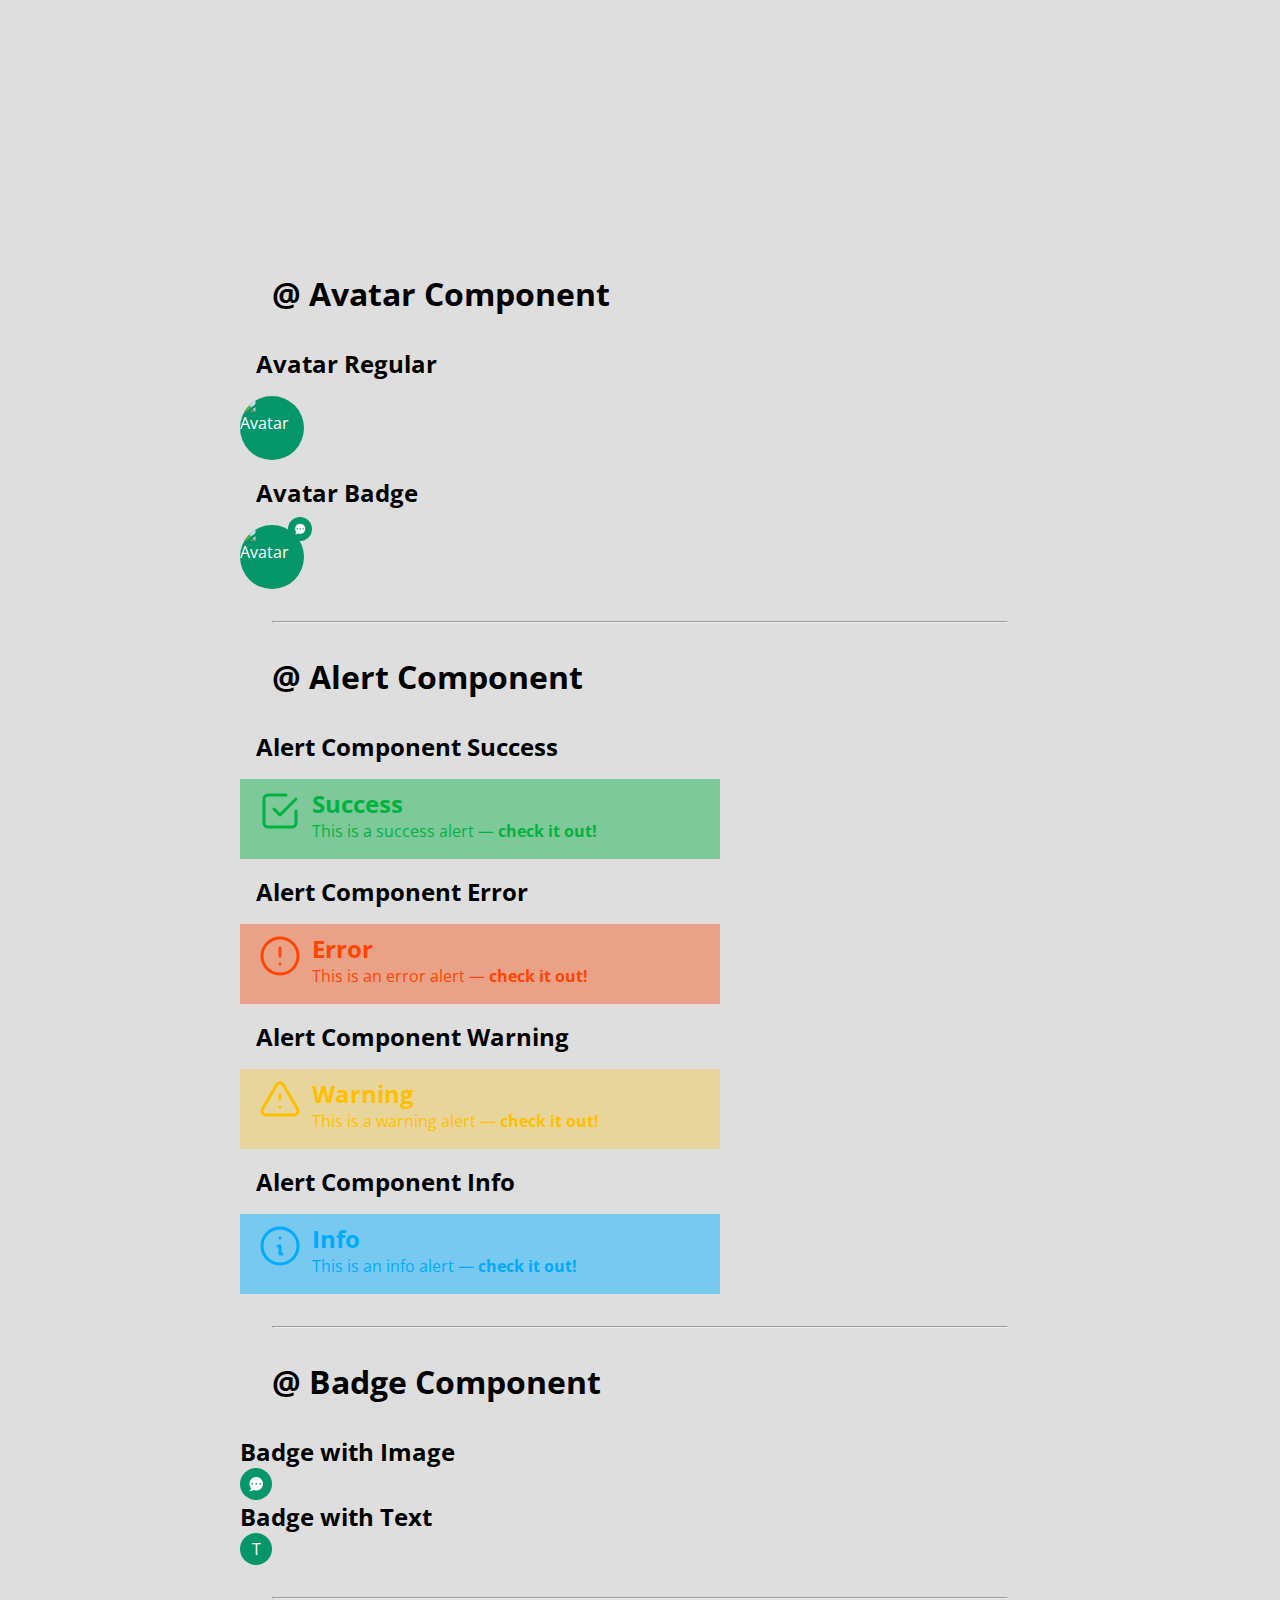
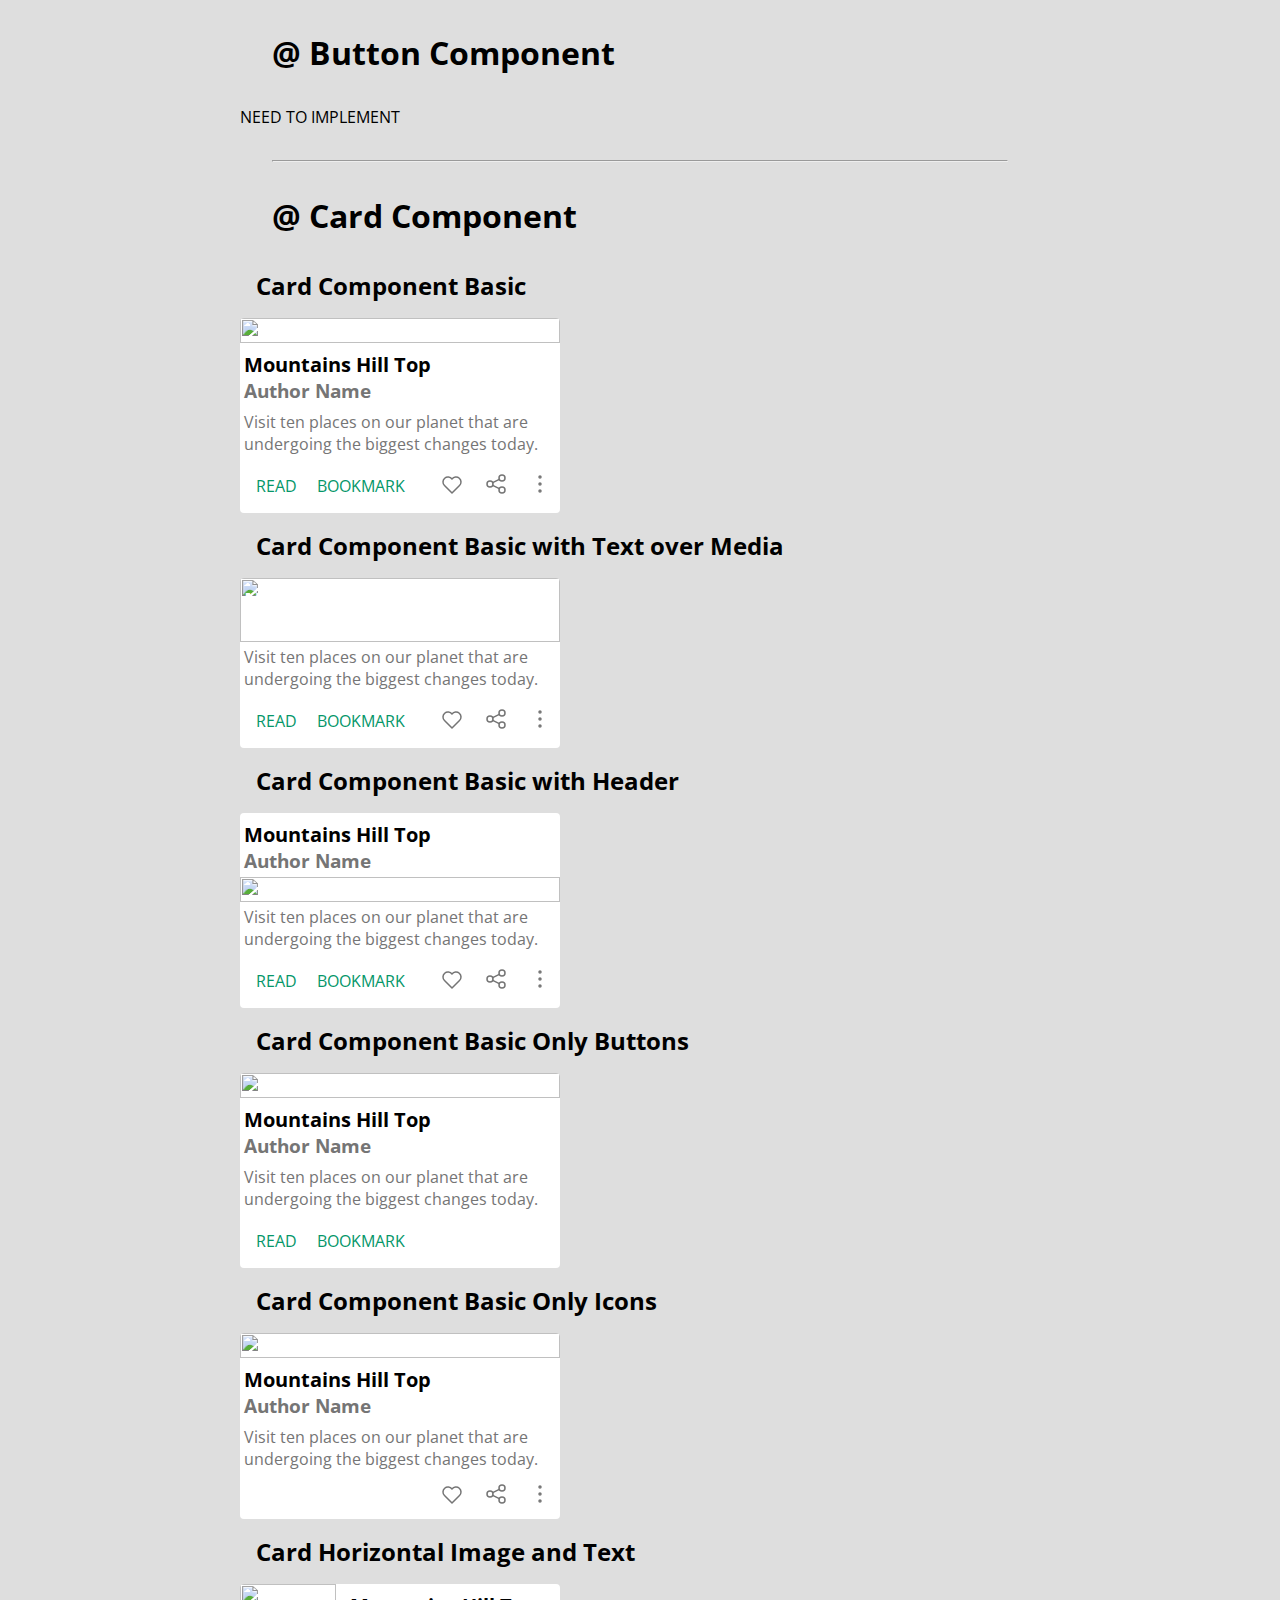
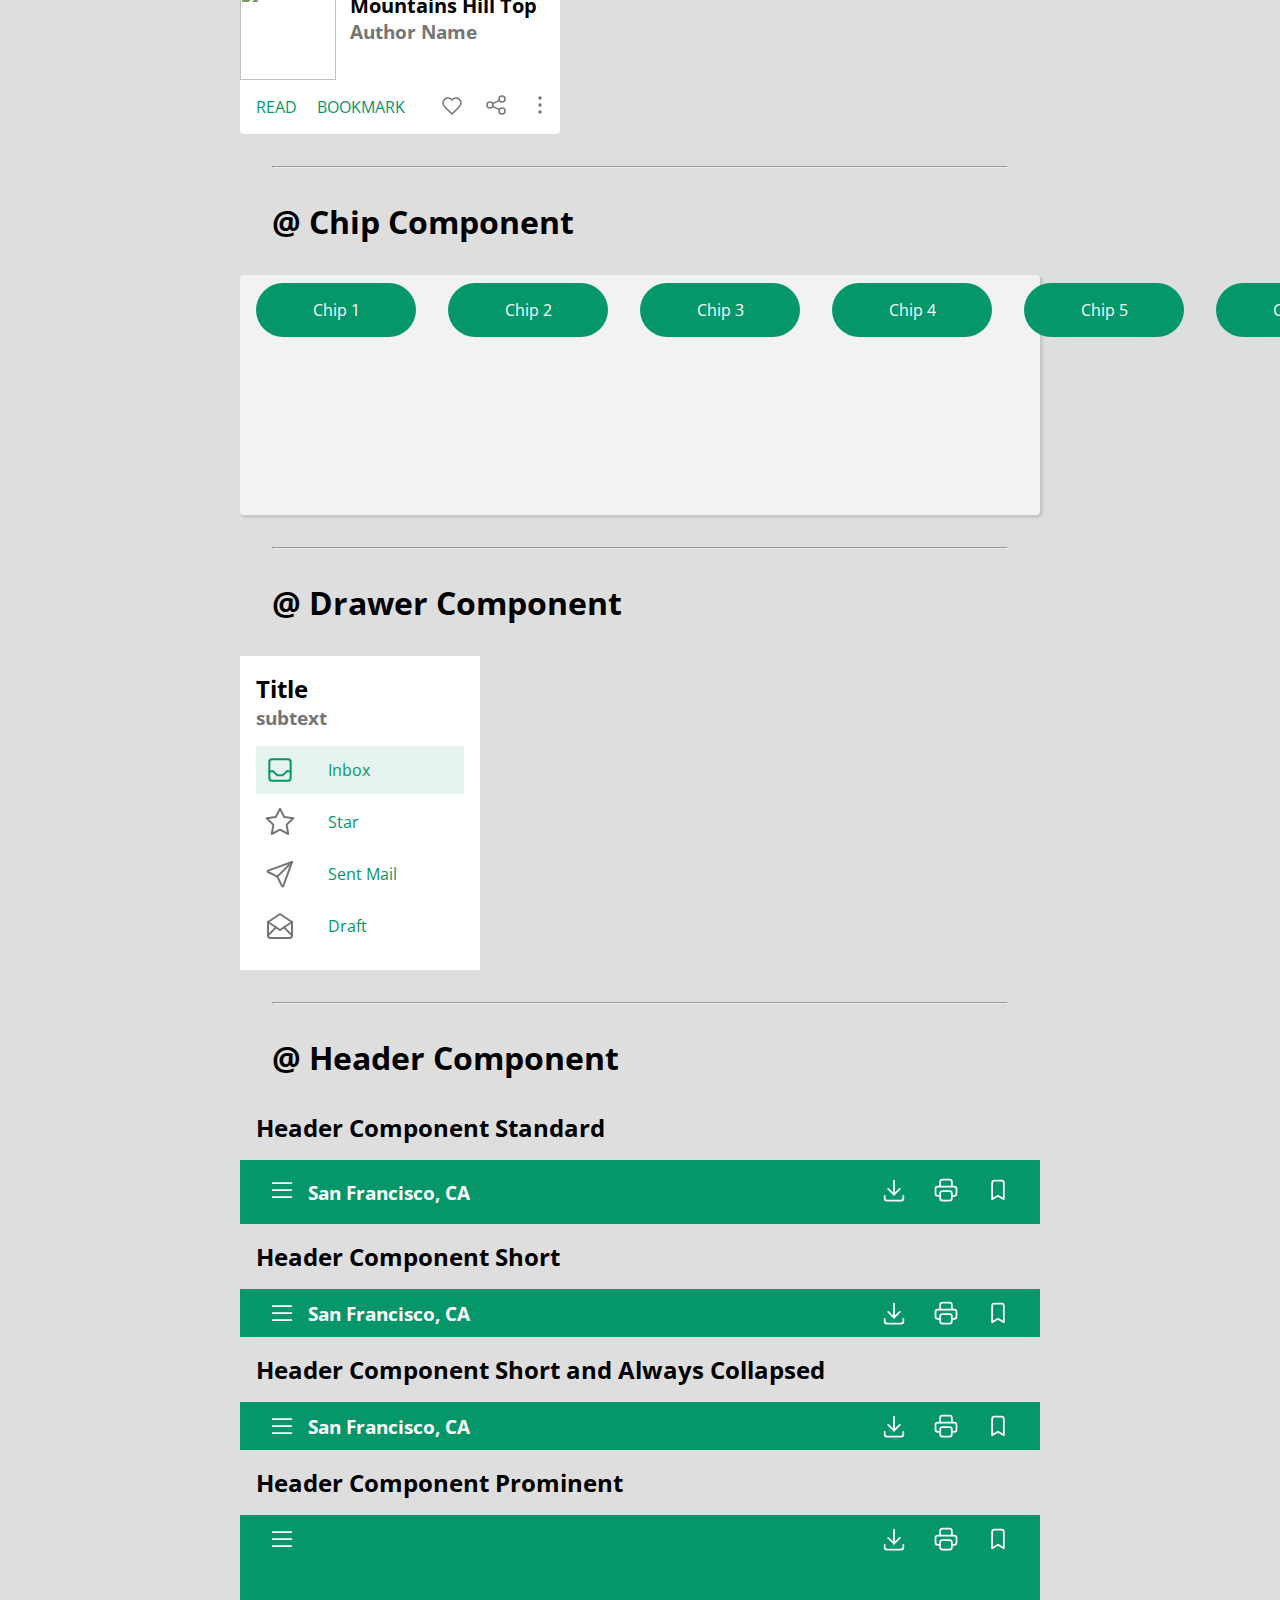
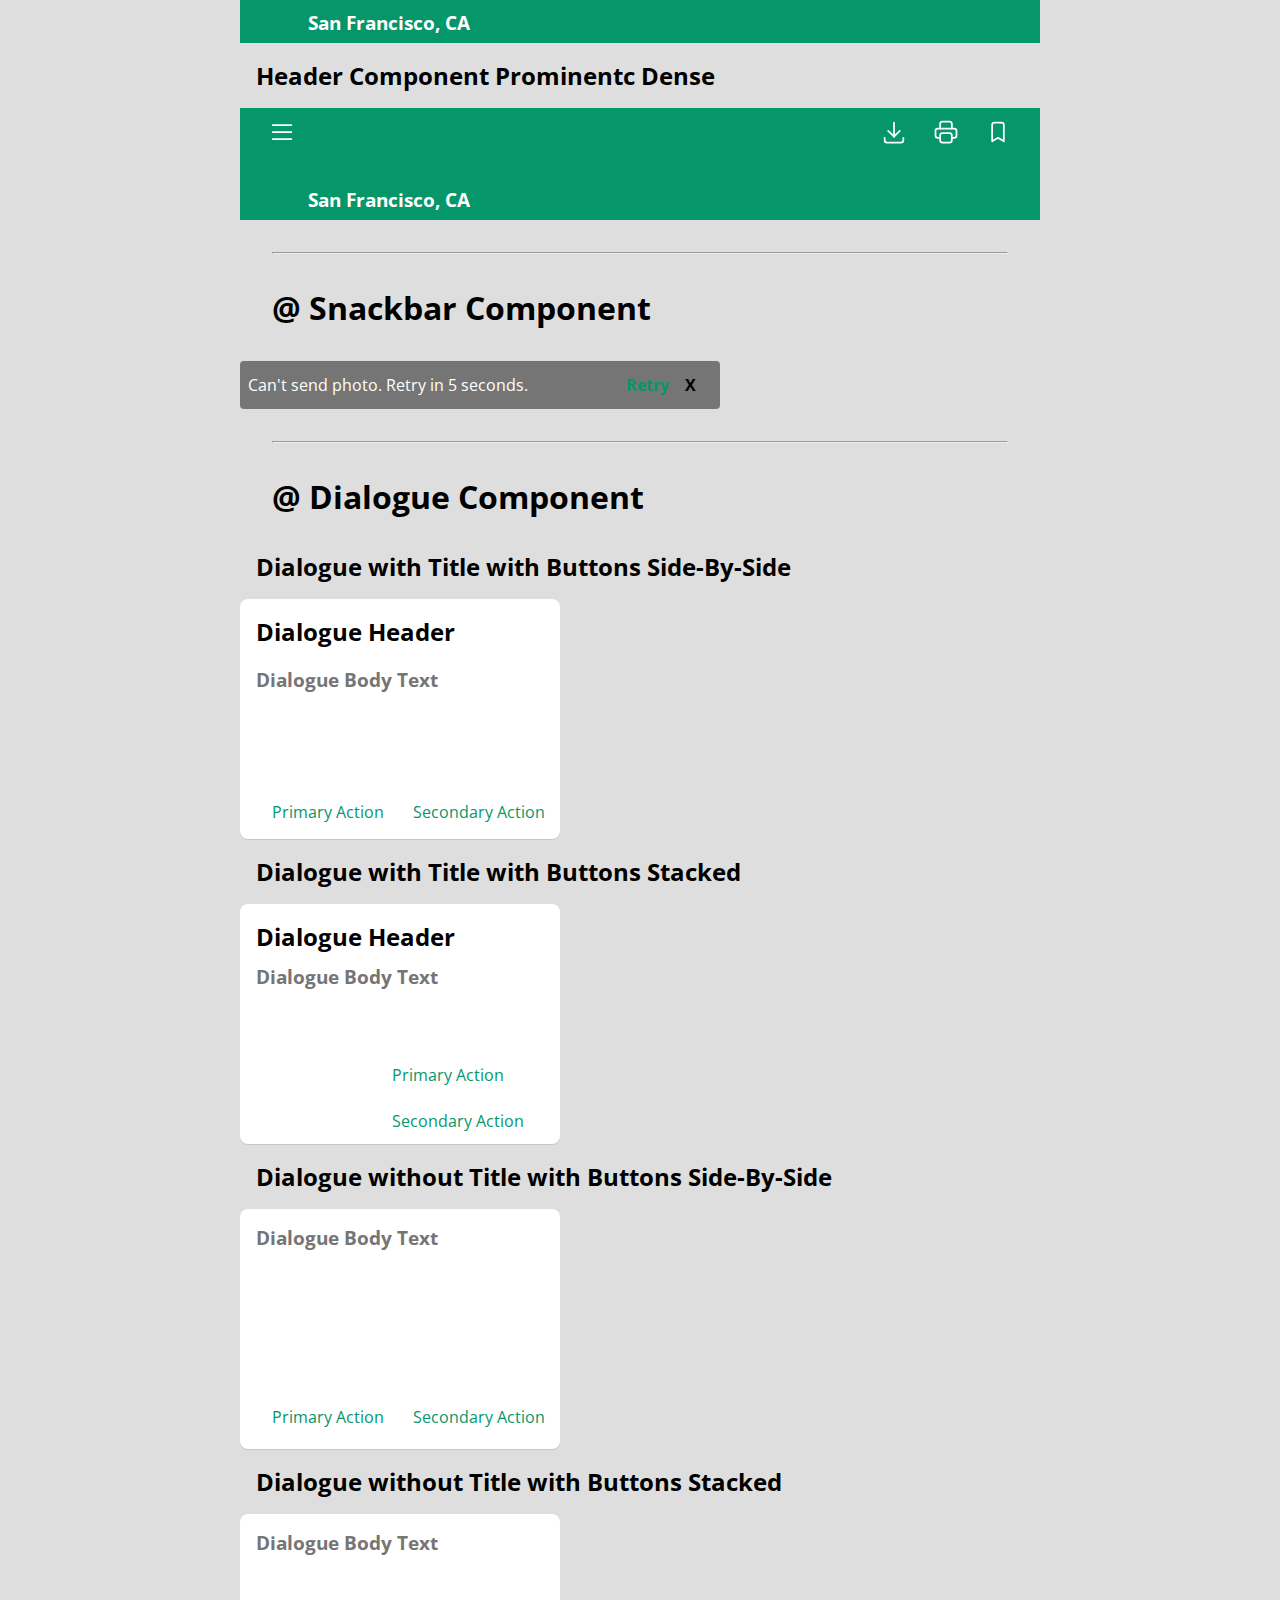
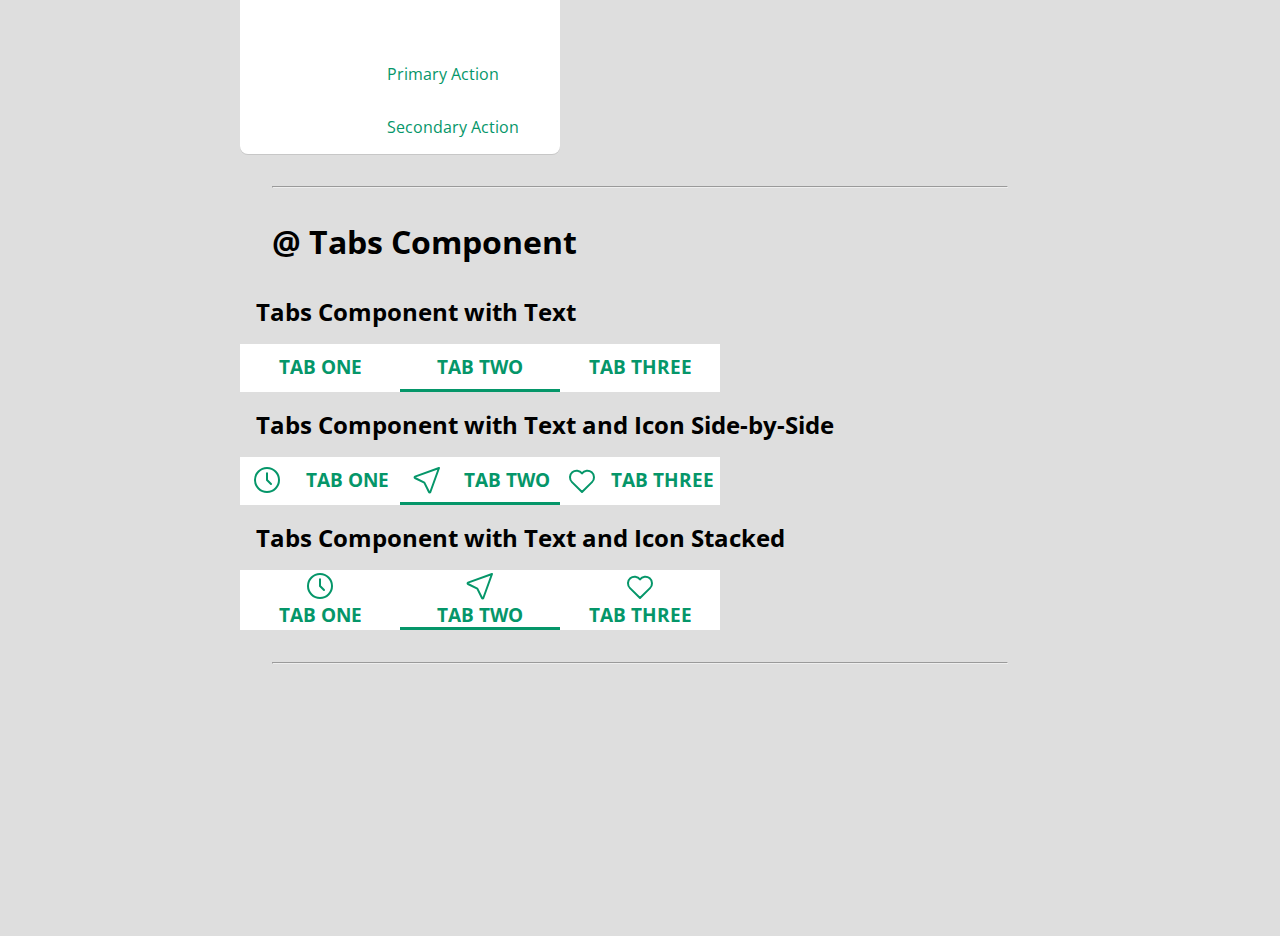
==== commit b7106ec9: "Modularise Drawer component" ====
--- a/index.html
+++ b/index.html
@@ -400,21 +400,21 @@
         </div>
 
         <div class="drawer__content-holder">
-            <div class="drawer__content ">
-                <img class="drawer__icon" src="/flaticons/mail.png" alt="Image">
-                <p class="drawer__icon-description">Message 1</p>
+            <div class="drawer__content drawer__content--focus">
+                <img class="drawer__icon" src="/components/drawer/inbox-primary.svg" alt="inbox">
+                <p class="drawer__icon-description">Inbox</p>
             </div>
             <div class="drawer__content">
-                <img class="drawer__icon" src="/flaticons/mail.png" alt="Image">
-                <p class="drawer__icon-description">Message 2</p>
+                <img class="drawer__icon" src="/components/drawer/star.svg" alt="star">
+                <p class="drawer__icon-description">Star</p>
             </div>
             <div class="drawer__content">
-                <img class="drawer__icon" src="/flaticons/mail.png" alt="Image">
-                <p class="drawer__icon-description">Message 3</p>
+                <img class="drawer__icon" src="/components/drawer/sent.svg" alt="sent mail">
+                <p class="drawer__icon-description">Sent Mail</p>
             </div>
             <div class="drawer__content">
-                <img class="drawer__icon" src="/flaticons/mail.png" alt="Image">
-                <p class="drawer__icon-description">Message 3</p>
+                <img class="drawer__icon" src="/components/drawer/draft.svg" alt="draft">
+                <p class="drawer__icon-description">Draft</p>
             </div>
         </div>
     </div>
